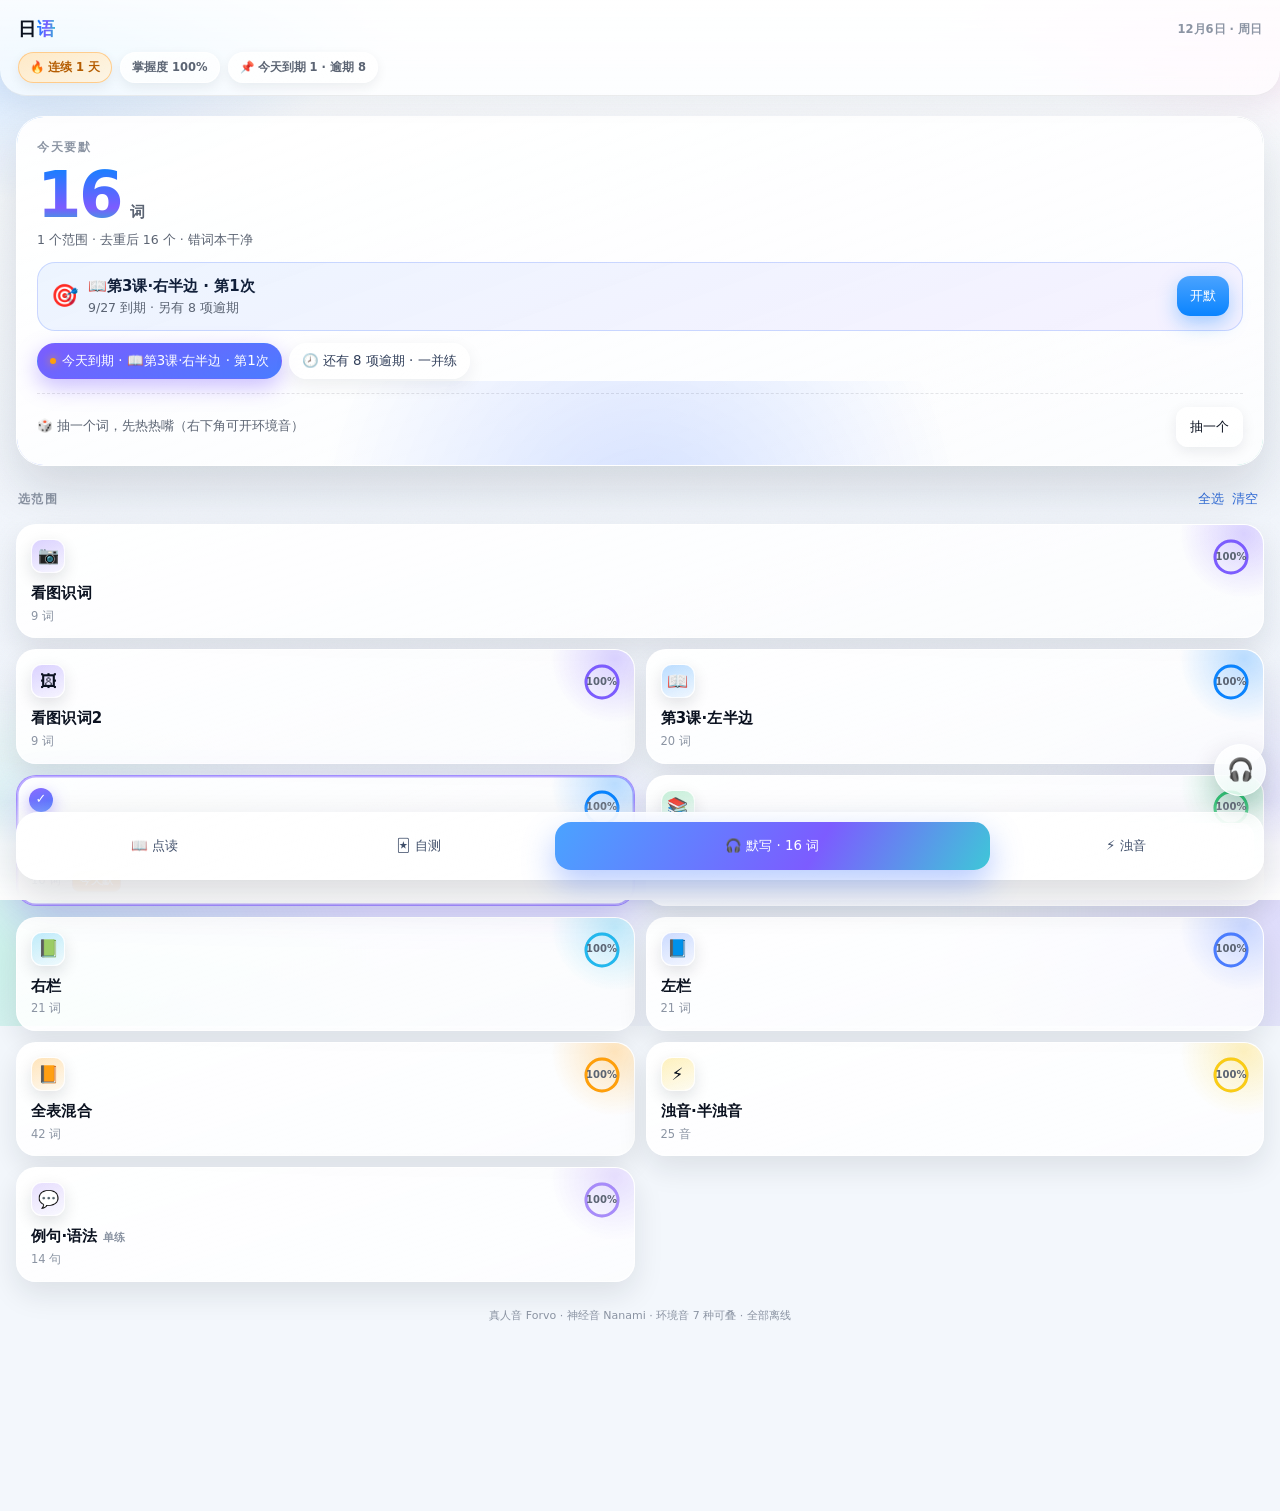
==== index.html @ 75ce92b2 "日语学习台网页版：入口页 + 点读/默写/自测/浊音 + 音频 + 打印纸" ====
<!DOCTYPE html>
<html lang="zh">
<head>
<meta charset="utf-8">
<meta name="viewport" content="width=device-width,initial-scale=1,maximum-scale=1,user-scalable=no">
<title>日语 · 今天默什么</title>
<link rel="stylesheet" href="skin.css?v=2">
<style>
*{box-sizing:border-box;-webkit-tap-highlight-color:transparent}
body{margin:0;padding:0 16px 176px;
  font:16px/1.45 -apple-system,"SF Pro Text","PingFang SC",system-ui,sans-serif;
  -webkit-font-smoothing:antialiased}

/* ---------- 顶栏 ---------- */
.top{position:sticky;top:0;z-index:40;margin:0 -16px 20px;padding:16px 18px 12px;border-radius:0 0 26px 26px}
.top .r1{display:flex;align-items:center;justify-content:space-between;gap:10px}
.top h1{margin:0;font-size:18px;font-weight:700;letter-spacing:.5px}
.top h1 span{background:linear-gradient(92deg,#0a84ff,#7c5cff 55%,#22b8cf);-webkit-background-clip:text;background-clip:text;color:transparent}
.top .day{font-size:11.5px;color:var(--ink3);font-weight:600;font-variant-numeric:tabular-nums}
.top .r2{display:flex;gap:8px;align-items:center;margin-top:10px;flex-wrap:wrap}
.pill{display:inline-flex;align-items:center;gap:5px;font-size:11.5px;font-weight:650;color:var(--ink2);
  padding:6px 11px;border-radius:999px;border:1px solid rgba(255,255,255,.85);
  background:linear-gradient(165deg,rgba(255,255,255,.86),rgba(255,255,255,.62));
  box-shadow:0 4px 12px rgba(16,26,44,.07)}
.pill.fire{color:#b45c00;border-color:rgba(255,196,120,.8);background:linear-gradient(160deg,rgba(255,232,196,.95),rgba(255,244,224,.8))}

/* ---------- Hero ---------- */
.hero{position:relative;border-radius:28px;padding:22px 20px 18px;margin-bottom:20px;overflow:hidden;
  background:linear-gradient(160deg,rgba(255,255,255,.94),rgba(255,255,255,.74));
  border:1px solid rgba(255,255,255,.95);
  box-shadow:0 22px 50px rgba(16,26,44,.14),0 1px 0 rgba(255,255,255,.9) inset}
.hero::before{content:"";position:absolute;inset:-1px;border-radius:inherit;padding:1.2px;pointer-events:none;
  background:linear-gradient(120deg,#7ab6ff,#a78bfa 40%,#f0a6d0 70%,#7ee0c9);
  -webkit-mask:linear-gradient(#000 0 0) content-box,linear-gradient(#000 0 0);-webkit-mask-composite:xor;mask-composite:exclude;opacity:.9}
.hero::after{content:"";position:absolute;width:70%;height:80%;left:15%;bottom:-56%;pointer-events:none;
  background:radial-gradient(circle,rgba(150,180,255,.4),rgba(150,180,255,0) 70%)}
.lbl{font-size:11.5px;letter-spacing:1.6px;color:var(--ink3);font-weight:700}
.hero .num{display:flex;align-items:baseline;gap:9px;margin:8px 0 4px;position:relative;z-index:2;transform-origin:left center}
.hero .num.pop{animation:numpop .4s var(--ease)}
@keyframes numpop{0%{transform:scale(.88)}58%{transform:scale(1.07)}100%{transform:none}}
.hero .num i{font-style:normal;font-size:64px;line-height:1;font-weight:760;letter-spacing:-2.5px;font-variant-numeric:tabular-nums;
  background:linear-gradient(180deg,#0a84ff,#7c5cff 70%,#22b8cf);-webkit-background-clip:text;background-clip:text;color:transparent}
.hero .num span{font-size:15px;color:var(--ink2);font-weight:600}
.hero .meta{font-size:12.5px;color:var(--ink2);position:relative;z-index:2}
.today{margin-top:12px;padding:12px 13px;border-radius:18px;position:relative;z-index:2;
  background:linear-gradient(160deg,rgba(236,244,255,.95),rgba(244,240,255,.9));
  border:1px solid rgba(140,170,255,.4);display:flex;align-items:center;gap:10px}
.today .em{font-size:22px}
.today .tx{flex:1;font-size:12.5px;color:var(--ink2);line-height:1.5}
.today .tx b{display:block;font-size:15px;color:#12203a;margin-bottom:2px}
.today button{border:0;border-radius:13px;padding:11px 13px;white-space:nowrap;color:#fff;font:700 12.5px/1 inherit;font-family:inherit;
  background:linear-gradient(180deg,#4aa3ff,#0a84ff);box-shadow:0 8px 20px rgba(10,132,255,.34);transition:transform .18s var(--ease)}
.today button:active{transform:scale(.96)}
.chips{display:flex;gap:7px;flex-wrap:wrap;margin-top:12px;position:relative;z-index:2}
.chip{display:inline-flex;align-items:center;gap:6px;font:650 11.5px/1 inherit;font-family:inherit;
  color:#33415c;padding:8px 12px;border-radius:999px;border:1px solid rgba(255,255,255,.9);
  background:linear-gradient(165deg,rgba(255,255,255,.9),rgba(255,255,255,.66));
  box-shadow:0 4px 14px rgba(16,26,44,.08);transition:transform .2s var(--ease),box-shadow .25s,background .25s}
.chip:active{transform:scale(.95)}
.chip.on{color:#fff;border-color:transparent;background:linear-gradient(160deg,#7c5cff,#4a7cff);box-shadow:0 8px 22px rgba(124,92,255,.4)}
.chip .dot{width:6px;height:6px;border-radius:50%;background:#ff9f0a;box-shadow:0 0 8px #ff9f0a;animation:blink 2.4s ease-in-out infinite}
@keyframes blink{0%,100%{opacity:1}50%{opacity:.3}}
.roll{margin-top:14px;display:flex;align-items:center;gap:10px;position:relative;z-index:2;
  border-top:1px dashed rgba(11,18,32,.1);padding-top:13px}
.roll .w{flex:1;font-size:12.5px;color:var(--ink2);min-height:19px}
.roll .w b{color:var(--ink);font-size:17px;margin-right:6px}
.roll button{border:1px solid rgba(255,255,255,.9);background:linear-gradient(165deg,rgba(255,255,255,.9),rgba(255,255,255,.66));
  color:var(--ink);font:650 12px/1 inherit;font-family:inherit;padding:10px 13px;border-radius:12px;
  box-shadow:0 4px 14px rgba(16,26,44,.08);transition:transform .18s var(--ease)}
.roll button:active{transform:scale(.95)}

/* ---------- Bento ---------- */
.sec{display:flex;align-items:baseline;justify-content:space-between;margin:20px 2px 12px}
.sec h2{margin:0;font-size:12px;font-weight:700;letter-spacing:1.4px;color:var(--ink3)}
.sec button{border:0;background:none;color:#2f6bd8;font:650 12px/1 inherit;font-family:inherit;padding:4px}
.bento{display:grid;grid-template-columns:repeat(2,1fr);gap:11px}
.tile{position:relative;overflow:hidden;text-align:left;border-radius:20px;padding:14px 14px 13px;
  background:linear-gradient(162deg,rgba(255,255,255,.95),rgba(255,255,255,.74));
  border:1px solid rgba(255,255,255,.95);box-shadow:0 12px 30px rgba(16,26,44,.1);
  transition:transform .26s var(--ease),box-shadow .3s,border-color .3s}
.tile:active{transform:scale(.965)}
.tile.wide{grid-column:span 2}
.tile .glow{position:absolute;width:130px;height:130px;right:-46px;top:-56px;border-radius:50%;pointer-events:none;opacity:.5}
.tile .orb{width:34px;height:34px;border-radius:11px;display:flex;align-items:center;justify-content:center;font-size:17px;
  border:1px solid rgba(255,255,255,.9);box-shadow:0 6px 16px rgba(16,26,44,.12)}
.tile .nm{font-size:15px;font-weight:680;margin-top:10px;letter-spacing:.2px;color:var(--ink)}
.tile .ct{font-size:11.5px;color:var(--ink3);margin-top:3px}
.tile .ring{position:absolute;right:12px;top:12px;width:40px;height:40px}
.tile .ring svg{transform:rotate(-90deg)}
.tile .ring span{position:absolute;inset:0;display:flex;align-items:center;justify-content:center;
  font-size:10px;font-weight:750;color:var(--ink2);font-variant-numeric:tabular-nums}
.tile .badge{display:inline-block;font-size:10.5px;font-weight:750;border-radius:7px;padding:2px 7px;margin-right:5px}
.badge.err{color:#b4232a;background:rgba(229,72,77,.14)}
.badge.ok{color:#0b7a46;background:rgba(15,159,90,.14)}
.badge.warn{color:#8a6400;background:rgba(200,137,10,.16)}
.badge.today{color:#fff;background:linear-gradient(160deg,#ff9f0a,#ff7a00)}
.tile.on{border-color:rgba(124,92,255,.7);box-shadow:0 18px 40px rgba(124,92,255,.26),0 0 0 1.5px rgba(124,92,255,.5) inset}
.tile .tick{position:absolute;left:12px;top:12px;width:24px;height:24px;border-radius:50%;display:none;
  align-items:center;justify-content:center;font-size:13px;font-weight:800;color:#fff;
  background:linear-gradient(160deg,#8b6bff,#4a7cff);box-shadow:0 6px 16px rgba(124,92,255,.5)}
.tile.on .tick{display:flex;animation:pop .34s var(--ease)}
.tile.on .orb{visibility:hidden}
@keyframes pop{0%{transform:scale(.5)}60%{transform:scale(1.12)}100%{transform:scale(1)}}
.bento.need{animation:shake .34s ease-in-out 2}
@keyframes shake{0%,100%{transform:none}25%{transform:translate3d(-5px,0,0)}75%{transform:translate3d(5px,0,0)}}

/* ---------- Dock ---------- */
.dockwrap{position:fixed;left:0;right:0;bottom:0;z-index:50;padding:12px 16px 20px;
  background:linear-gradient(180deg,rgba(255,255,255,0),rgba(255,255,255,.82) 45%,#fff)}
.dock{display:flex;gap:8px;align-items:center;border-radius:22px;padding:9px;
  background:linear-gradient(160deg,rgba(255,255,255,.95),rgba(255,255,255,.72));
  -webkit-backdrop-filter:blur(24px) saturate(180%);backdrop-filter:blur(24px) saturate(180%);
  border:1px solid rgba(255,255,255,.95);box-shadow:0 16px 40px rgba(16,26,44,.16)}
.dock .mini{flex:1;border:1px solid rgba(255,255,255,.9);border-radius:14px;padding:13px 4px;color:#41506b;
  font:650 12.5px/1 inherit;font-family:inherit;background:linear-gradient(165deg,rgba(255,255,255,.9),rgba(255,255,255,.66));
  transition:transform .18s var(--ease)}
.dock .mini:active{transform:scale(.95)}
.go{position:relative;flex:1.7;border:0;border-radius:16px;padding:15px 8px;color:#fff;font:750 14px/1 inherit;
  font-family:inherit;white-space:nowrap;background:linear-gradient(120deg,#4aa3ff,#7c5cff 60%,#3ec7d8);
  box-shadow:0 14px 32px rgba(74,124,255,.4);transition:transform .18s var(--ease)}
.go:active{transform:scale(.97)}
.foot{text-align:center;font-size:11px;color:var(--ink3);line-height:1.9;margin:24px 0 8px}
@media (prefers-reduced-motion:reduce){*{animation:none!important;transition:none!important}}
</style>
</head>
<body>

<div class="top">
  <div class="r1"><h1>日<span>语</span></h1><div class="day" id="day">—</div></div>
  <div class="r2">
    <span class="pill fire" id="streak">🔥 连续 1 天</span>
    <span class="pill" id="mastery">掌握度 —</span>
    <span class="pill" id="todayPill">📌 今天到期 0</span>
  </div>
</div>

<div class="hero">
  <div class="lbl">今天要默</div>
  <div class="num"><i id="cnt">0</i><span>词</span></div>
  <div class="meta" id="meta">点下面的卡片选择范围（可多选）</div>
  <div class="today" id="todayCard" style="display:none">
    <div class="em">🎯</div>
    <div class="tx"><b id="todayName">—</b><span id="todayMeta">—</span></div>
    <button id="todayGo">开默</button>
  </div>
  <div class="chips" id="dueChips"></div>
  <div class="roll">
    <div class="w" id="rollw">🎲 抽一个词，先热热嘴（右下角可开环境音）</div>
    <button id="rollBtn">抽一个</button>
  </div>
</div>

<div class="sec"><h2>选范围</h2><span><button id="allBtn">全选</button><button id="clrBtn">清空</button></span></div>
<div class="bento" id="tiles"></div>

<div class="foot">真人音 Forvo · 神经音 Nanami · 环境音 7 种可叠 · 全部离线</div>

<div class="dockwrap">
  <div class="dock">
    <button class="mini" data-mode="read">📖 点读</button>
    <button class="mini" data-mode="card">🃏 自测</button>
    <button class="go" data-mode="dict">🎧 开始默写</button>
    <button class="mini" data-mode="daku">⚡ 浊音</button>
  </div>
</div>

<script src="%E8%AF%8D%E8%A1%A8.js?v=0923j"></script>
<script src="%E5%A4%8D%E4%B9%A0%E6%8E%92%E7%A8%8B.js?v=09272143"></script>
<script src="%E9%9F%B3%E9%A2%91%E7%B4%A2%E5%BC%95.js?v=0923j"></script>
<script src="ambient_data.js?v=1"></script>
<script src="ambient.js?v=1"></script>
<script>
(function () {
  var $ = function (id) { return document.getElementById(id); };
  var TOOL = '%E6%97%A5%E8%AF%AD.html';
  var APP = window.JP_AUDIO || {};

  /* ---------------- 范围（含第3课左右半边） ---------------- */
  var SETS = [];
  (window.PIC_SETS || []).forEach(function (s, i) {
    SETS.push({ id: s.id, em: i ? '🖼' : '📷', c1: '124,92,255',
                nm: s.label.replace(/^[^\u4e00-\u9fa5A-Za-z]*/, '').replace(/\s*\d+\s*词$/, '') || s.id,
                words: s.words, mode: 'dict' });
  });
  (window.EXTRA_SETS || []).forEach(function (x) {
    SETS.push({ id: x.id, em: '📖', c1: '10,132,255',
                nm: x.label.replace(/^[^\u4e00-\u9fa5A-Za-z]*/, '').replace(/\s*\d+\s*词$/, '') || x.id,
                words: x.words, mode: 'dict' });
  });
  SETS.push({ id: 'w2',    em: '📚', c1: '52,199,120',  nm: '生词表 2',   words: WORDS2, mode: 'dict' });
  SETS.push({ id: 'right', em: '📗', c1: '34,184,238',  nm: '右栏',       words: WORDS,  mode: 'dict' });
  SETS.push({ id: 'left',  em: '📘', c1: '74,124,255',  nm: '左栏',       words: LEFT_WORDS, mode: 'dict' });
  SETS.push({ id: 'all',   em: '📙', c1: '255,159,10',  nm: '全表混合',   words: WORDS.concat(LEFT_WORDS), mode: 'dict' });
  SETS.push({ id: 'daku',  em: '⚡', c1: '250,204,21',  nm: '浊音·半浊音',
              words: (window.DAKU || []).map(function (d) { return { k: d.k }; }), mode: 'daku' });
  SETS.push({ id: 'sent',  em: '💬', c1: '167,139,250', nm: '例句·语法',
              words: (window.SENTENCES || []).map(function (s) { return { k: s.ja }; }), mode: 'read', solo: true });

  function wordsOf(id) { for (var i = 0; i < SETS.length; i++) if (SETS[i].id === id) return SETS[i].words; return []; }
  function setOf(id) { for (var i = 0; i < SETS.length; i++) if (SETS[i].id === id) return SETS[i]; return null; }

  var wrong = [], dakuWrong = [], sel = [];
  try { wrong = JSON.parse(localStorage.getItem('jp_wrong_k') || '[]') || []; } catch (e) {}
  try { dakuWrong = JSON.parse(localStorage.getItem('jp_daku_k') || '[]') || []; } catch (e) {}
  try { sel = JSON.parse(localStorage.getItem('jp_sel') || '[]') || []; } catch (e) {}
  sel = sel.filter(function (id) { return id !== 'sent'; });

  var d = new Date();
  var iki = function (n) { return (n < 10 ? '0' : '') + n; };
  $('day').textContent = (d.getMonth() + 1) + '月' + d.getDate() + '日 · 周' + '日一二三四五六'[d.getDay()];

  /* ---------------- 连续天数 ---------------- */
  (function streak() {
    var days = [];
    try { days = JSON.parse(localStorage.getItem('jp_days') || '[]') || []; } catch (e) {}
    var today = d.getFullYear() + '-' + iki(d.getMonth() + 1) + '-' + iki(d.getDate());
    if (days.indexOf(today) < 0) { days.push(today); if (days.length > 90) days = days.slice(-90); }
    try { localStorage.setItem('jp_days', JSON.stringify(days)); } catch (e) {}
    var n = 1, t = new Date(d.getTime());
    for (var k = 1; k < 90; k++) {
      t.setDate(t.getDate() - 1);
      var s2 = t.getFullYear() + '-' + iki(t.getMonth() + 1) + '-' + iki(t.getDate());
      if (days.indexOf(s2) >= 0) n++; else break;
    }
    $('streak').textContent = '🔥 连续 ' + n + ' 天';
  })();

  /* ---------------- 卡片 ---------------- */
  var SCHED = window.JP_SCHED || { due: [], late: [], lateN: 0 };
  var dueIds = SCHED.due.map(function (x) { return x.setId; });

  function last(scope) {
    try { var o = JSON.parse(localStorage.getItem('jp_last_' + scope) || 'null'); return o && o.tot ? o : null; } catch (e) { return null; }
  }
  SETS.forEach(function (s, idx) {
    var el = document.createElement('div');
    el.className = 'tile' + (idx === 0 ? ' wide' : '');
    el.setAttribute('data-id', s.id);
    var book = (s.id === 'daku' ? dakuWrong : wrong);
    var errs = s.words.filter(function (w) { return book.indexOf(w.k) >= 0; }).length;
    var total = s.words.length, good = total ? (total - errs) / total : 0;
    var R = 16, C = 2 * Math.PI * R, off = C * (1 - good);
    var lg = last(s.id), isDue = dueIds.indexOf(s.id) >= 0;
    el.innerHTML =
      '<div class="glow" style="background:radial-gradient(circle,rgba(' + s.c1 + ',.55),rgba(' + s.c1 + ',0) 70%)"></div>' +
      '<div class="tick">✓</div>' +
      '<div class="orb" style="background:linear-gradient(160deg,rgba(' + s.c1 + ',.28),rgba(' + s.c1 + ',.06))">' + s.em + '</div>' +
      '<div class="nm">' + s.nm + (s.solo ? ' <span style="font-size:10.5px;color:#8b94a3">单练</span>' : '') + '</div>' +
      '<div class="ct">' + total + ' ' + (s.id === 'daku' ? '音' : (s.id === 'sent' ? '句' : '词')) +
        (isDue ? ' · <span class="badge today">今天默</span>' : '') +
        (errs ? ' <span class="badge err">错 ' + errs + '</span>' : '') +
        (lg ? ' <span class="badge warn">上次 ' + lg.ok + '/' + lg.tot + '</span>' : '') + '</div>' +
      '<div class="ring"><svg width="40" height="40">' +
        '<circle cx="20" cy="20" r="' + R + '" fill="none" stroke="rgba(11,18,32,.1)" stroke-width="3"/>' +
        '<circle cx="20" cy="20" r="' + R + '" fill="none" stroke="rgb(' + s.c1 + ')" stroke-width="3" ' +
          'stroke-linecap="round" stroke-dasharray="' + C.toFixed(1) + '" stroke-dashoffset="' + off.toFixed(1) + '"/>' +
      '</svg><span>' + Math.round(good * 100) + '%</span></div>';
    el.onclick = function () {
      if (s.solo) { location.href = TOOL + '?mode=' + (s.mode || 'read') + '&set=' + s.id; return; }
      toggle(s.id);
    };
    $('tiles').appendChild(el);
  });

  function toggle(id) {
    var i = sel.indexOf(id);
    if (i >= 0) sel.splice(i, 1); else sel.push(id);
    save(); renderDue(); paint();
  }
  function cleanSel() {
    sel = sel.filter(function (id) { var t = setOf(id); return t && !t.solo; });
  }
  function save() { cleanSel(); try { localStorage.setItem('jp_sel', JSON.stringify(sel)); } catch (e) {} }

  function selWords() {
    var out = [], seen = {};
    sel.forEach(function (id) {
      wordsOf(id).forEach(function (w) { if (w && w.k && !seen[w.k]) { seen[w.k] = 1; out.push(w); } });
    });
    return out;
  }

  /* ---------------- 绘制 ---------------- */
  var shown = -1;
  function countTo(n) {
    var el = $('cnt');
    el.textContent = n;                       // 直接给终值，不依赖 rAF
    if (shown === n) return;
    shown = n;
    var host = el.parentElement;
    host.classList.remove('pop'); void host.offsetWidth; host.classList.add('pop');
  }
  function paint() {
    document.querySelectorAll('.tile').forEach(function (t) {
      var id = t.getAttribute('data-id');
      var sd = setOf(id);
      if (sd && sd.solo) return;
      t.classList.toggle('on', sel.indexOf(id) >= 0);
    });
    var ws = selWords(), n = ws.length;
    countTo(n);
    var unit = document.querySelector('.hero .num span');
    if (unit) unit.textContent = (sel.length === 1 && sel[0] === 'daku') ? '音' : '词';
    var errs = ws.filter(function (w) { return wrong.indexOf(w.k) >= 0 || dakuWrong.indexOf(w.k) >= 0; }).length;
    $('meta').textContent = !n ? '点下面的卡片选择范围（可多选）'
      : sel.length + ' 个范围 · 去重后 ' + n + ' 个' + (errs ? ' · 其中 ' + errs + ' 个在错词本' : ' · 错词本干净');

    var all = SETS.filter(function (s) { return !s.solo; });
    var seenAll = {}, totalAll = 0, errAll = 0;
    all.forEach(function (s) {
      var book = (s.id === 'daku' ? dakuWrong : wrong);
      s.words.forEach(function (w) {
        if (seenAll[w.k]) return;
        seenAll[w.k] = 1; totalAll++;
        if (book.indexOf(w.k) >= 0) errAll++;
      });
    });
    $('mastery').textContent = '掌握度 ' + Math.round((1 - errAll / (totalAll || 1)) * 100) + '%';
    $('todayPill').textContent = '📌 今天到期 ' + SCHED.due.length + (SCHED.lateN ? ' · 逾期 ' + SCHED.lateN : '');

    var go = document.querySelector('.go');
    if (go) go.textContent = n ? '🎧 默写 · ' + n + ' 词' : '🎧 开始默写';
  }

  /* ---------------- 今天到期 ---------------- */
  (function initToday() {
    if (!SCHED.due.length) { $('todayCard').style.display = 'none'; return; }
    var first = SCHED.due[0];
    $('todayCard').style.display = 'flex';
    $('todayName').textContent = first.label + ' · 第' + first.round + '次' + (first.flag ? ' ' + first.flag : '');
    var extra = SCHED.due.length > 1 ? '（还有 ' + (SCHED.due.length - 1) + ' 项到期）' : '';
    $('todayMeta').textContent = (first.date || '今天') + ' 到期 ' + extra + (SCHED.lateN ? ' · 另有 ' + SCHED.lateN + ' 项逾期' : '');
    $('todayGo').onclick = function () {
      var tid = first.setId, t = setOf(tid);
      if (!t) return;
      location.href = TOOL + '?mode=dict&set=' + tid;
    };
    if (!sel.length) { SCHED.due.forEach(function (x) { if (x.setId && sel.indexOf(x.setId) < 0) sel.push(x.setId); }); save(); }
  })();

  function renderDue() {
    var box = $('dueChips'); box.innerHTML = '';
    if (!SCHED.due.length && !SCHED.lateN) {
      box.innerHTML = '<div class="chip" style="pointer-events:none">今天没有到期项 · 自己想练什么就选什么</div>';
      return;
    }
    SCHED.due.forEach(function (x) {
      var t = setOf(x.setId);
      var b = document.createElement('button');
      b.className = 'chip' + (t && !t.solo && sel.indexOf(x.setId) >= 0 ? ' on' : '');
      b.innerHTML = '<span class="dot"></span>今天到期 · ' + x.label + ' · 第' + x.round + '次';
      if (t && t.solo) b.onclick = function () { location.href = TOOL + '?mode=' + (t.mode || 'read') + '&set=' + t.id; };
      else if (t) b.onclick = function () {
        var i = sel.indexOf(x.setId);
        if (i >= 0) sel.splice(i, 1); else sel.push(x.setId);
        save(); renderDue(); paint();
      };
      else { b.classList.add('late'); b.style.pointerEvents = 'none'; }
      box.appendChild(b);
    });
    if (SCHED.lateN) {
      var c = document.createElement('button');
      c.className = 'chip late';
      c.textContent = '🕗 还有 ' + SCHED.lateN + ' 项逾期 · 一并练';
      c.onclick = function () {
        SCHED.late.forEach(function (x) {
          var t = setOf(x.setId);
          if (t && !t.solo && sel.indexOf(x.setId) < 0) sel.push(x.setId);
        });
        save(); renderDue(); paint();
      };
      box.appendChild(c);
    }
  }

  $('allBtn').onclick = function () { sel = SETS.filter(function (s) { return !s.solo; }).map(function (s) { return s.id; }); save(); renderDue(); paint(); };
  $('clrBtn').onclick = function () { sel = []; save(); renderDue(); paint(); };

  /* ---------------- 🎲 抽一个词 ---------------- */
  var actx = null, rawCache = {}, bufCache = {};
  function ac() {
    try { if (!actx) actx = new (window.AudioContext || window.webkitAudioContext)(); if (actx.state === 'suspended') actx.resume(); } catch (e) {}
    return actx;
  }
  function start(buf) {
    var c = ac(); if (!c || !buf) return;
    var s = c.createBufferSource(); s.buffer = buf; s.connect(c.destination); s.start(0);
  }
  function decodeAndPlay(url, ab) {
    var c = ac(); if (!c) return;
    try { c.decodeAudioData(ab.slice(0), function (b) { bufCache[url] = b; start(b); }, function () {}); } catch (e) {}
  }
  function play(url) {
    if (!url) return;
    if (bufCache[url]) { start(bufCache[url]); return; }
    if (rawCache[url]) { decodeAndPlay(url, rawCache[url]); return; }
    fetch(url).then(function (r) { return r.arrayBuffer(); })
      .then(function (ab) { rawCache[url] = ab; decodeAndPlay(url, ab); }).catch(function () {});
  }
  $('rollBtn').onclick = function () {
    var pool = selWords().length ? selWords() : (typeof WORDS !== 'undefined' ? WORDS : []);
    if (!pool.length) return;
    var w = pool[Math.floor(Math.random() * pool.length)];
    $('rollw').innerHTML = '<b>' + w.k + '</b>' + (w.c ? w.c : '');
    var e = APP[w.k];
    if (e) play(e[0] || e[1]);
    else if (window.speechSynthesis) { try { speechSynthesis.cancel(); var u = new SpeechSynthesisUtterance(w.k); u.lang = 'ja-JP'; speechSynthesis.speak(u); } catch (err) {} }
  };

  /* ---------------- Dock ---------------- */
  document.querySelectorAll('.dock button').forEach(function (b) {
    b.onclick = function () {
      var mode = b.getAttribute('data-mode');
      if (mode === 'daku') { location.href = TOOL + '?mode=daku'; return; }
      var ids = sel.slice();
      if (!ids.length) { $('meta').textContent = '先点上面的卡片选一个范围 ↑'; $('tiles').classList.add('need'); setTimeout(function () { $('tiles').classList.remove('need'); }, 900); return; }
      save();
      var NATIVE = ['right', 'left', 'w2', 'all', 'wrong'];
      (window.PIC_SETS || []).forEach(function (s2) { NATIVE.push(s2.id); });
      (window.EXTRA_SETS || []).forEach(function (s2) { NATIVE.push(s2.id); });
      var one = ids.length === 1 && NATIVE.indexOf(ids[0]) >= 0;
      location.href = TOOL + '?mode=' + mode + (one ? '&set=' + ids[0] : '&set=sel&sets=' + ids.join(','));
    };
  });

  renderDue();
  paint();
})();
</script>
</body>
</html>
---- skin.css ----
/* skin.css —— 全站共用皮肤（动态亮色背景 + 玻璃质感 + 统一圆角/强调色）
   任何页面最后 include 这个文件即可；打印时自动退回纯白。 */
:root{
  --ink:#0b1220; --ink2:#5b6473; --ink3:#8b94a3;
  --blue:#0a84ff; --blue2:#4aa3ff; --green:#0f9f5a; --red:#e5484d; --amber:#c8890a;
  --r:22px; --hair:rgba(11,18,32,.08);
  --glass:linear-gradient(165deg,rgba(255,255,255,.84),rgba(255,255,255,.62));
  --sh:0 1px 1px rgba(255,255,255,.9) inset,0 12px 30px rgba(16,26,44,.10),0 2px 6px rgba(16,26,44,.06);
  --ease:cubic-bezier(.32,.72,0,1);
}
html{background:#f3f7fc}
body{background:transparent!important;color:var(--ink)}
/* —— 会缓慢流动的亮色背景（纯渐变层，零滤镜，性能稳） —— */
body::before{
  content:"";position:fixed;inset:-14%;z-index:-2;pointer-events:none;
  background:
    radial-gradient(42% 36% at 10% 6%, rgba(120,180,255,.55), rgba(120,180,255,0) 62%),
    radial-gradient(40% 34% at 90% 2%, rgba(255,170,215,.46), rgba(255,170,215,0) 62%),
    radial-gradient(44% 38% at 6% 94%, rgba(150,240,210,.44), rgba(150,240,210,0) 64%),
    radial-gradient(42% 36% at 94% 90%, rgba(196,182,255,.44), rgba(196,182,255,0) 62%),
    linear-gradient(180deg,#fdfeff,#f2f6fc 55%,#edf2fa);
  animation:skinflow 30s ease-in-out infinite alternate;
}
@keyframes skinflow{from{transform:translate3d(0,0,0) scale(1)}to{transform:translate3d(-2.2%,1.6%,0) scale(1.07)}}
/* 极淡颗粒（静态，高级感来源） */
body::after{
  content:"";position:fixed;inset:0;z-index:-1;pointer-events:none;opacity:.035;
  background-image:url("data:image/svg+xml;utf8,<svg xmlns='http://www.w3.org/2000/svg' width='120' height='120'><filter id='n'><feTurbulence type='fractalNoise' baseFrequency='.85' numOctaves='2'/></filter><rect width='120' height='120' filter='url(%23n)'/></svg>");
}
/* —— 顶栏：吸顶毛玻璃 —— */
.top{background:linear-gradient(180deg,rgba(255,255,255,.9),rgba(255,255,255,.68))!important;
  border-bottom:1px solid var(--hair)!important;box-shadow:0 8px 26px rgba(16,26,44,.06)!important;
  -webkit-backdrop-filter:blur(24px) saturate(180%);backdrop-filter:blur(24px) saturate(180%)}
/* —— 大面板 —— */
.card,.flash,.link,.warn,.ans{background:var(--glass)!important;border:1px solid rgba(255,255,255,.8)!important;
  border-radius:var(--r)!important;box-shadow:var(--sh)!important}
/* —— 小元件（带状态守卫：选中/发音中/翻面时不要被这里覆盖） —— */
.wc:not(.speaking),.chip:not(.on):not(.speaking),.sent:not(.speaking),.pair .side:not(.speaking){
  background:linear-gradient(172deg,rgba(255,255,255,.9),rgba(255,255,255,.62));
  border:1px solid rgba(255,255,255,.8);box-shadow:0 6px 18px rgba(16,26,44,.07)}
/* 选中态（入口页 chips）：后加载的文件必须显式再写一遍，否则会被上面的规则吃掉 */
.chip.on{background:linear-gradient(160deg,#7c5cff,#4a7cff)!important;color:#fff!important;border-color:transparent!important;
  box-shadow:0 8px 22px rgba(124,92,255,.4)!important}
/* 发音中/翻面：保留页面自己的高亮 */
.wc.speaking,.chip.speaking,.sent.speaking,.pair .side.speaking{border-color:rgba(10,132,255,.55)!important}
.flash.back{border-color:rgba(10,132,255,.4)!important;background:linear-gradient(165deg,rgba(236,245,255,.95),rgba(255,255,255,.7))!important}
.warn{background:linear-gradient(165deg,rgba(255,250,236,.92),rgba(255,246,228,.8))!important;border-color:rgba(255,224,163,.7)!important}
/* —— 按钮与开关 —— */
button.act{border-radius:15px!important;font-family:inherit}
button.primary{background:linear-gradient(180deg,var(--blue2),var(--blue))!important;color:#fff!important;
  box-shadow:0 10px 24px rgba(10,132,255,.32)!important}
button.ghost{background:linear-gradient(165deg,rgba(255,255,255,.86),rgba(255,255,255,.62))!important;color:var(--ink)!important;
  border:1px solid rgba(255,255,255,.85)!important}
.play{background:linear-gradient(180deg,#2b3a4f,#16202c)!important;color:#fff!important;border-radius:18px!important}
.ch.on{background:linear-gradient(180deg,#27364b,#16202c)!important;color:#fff!important;border-color:transparent!important}
.tg.on{background:linear-gradient(180deg,rgba(10,132,255,.16),rgba(10,132,255,.1))!important;color:#0a63c8!important;
  border-color:rgba(10,132,255,.28)!important}
.bar-h{background:rgba(118,130,152,.16)!important;border-radius:3px!important}
.bar-h>i{background:linear-gradient(90deg,var(--blue2),var(--blue))!important}
/* —— 输入/滑块 —— */
input[type=range]{accent-color:var(--blue)}
/* —— 打印：必须纯白，别把省钱 → 省墨搞砸 —— */
@media print{
  body::before,body::after{display:none!important}
  html,body{background:#fff!important}
}
/* —— 深色模式 —— */
@media (prefers-color-scheme:dark){
  :root{--ink:#f2f5fa;--ink2:#a8b2c2;--ink3:#7f8899;--hair:rgba(255,255,255,.1);
    --glass:linear-gradient(165deg,rgba(40,46,58,.86),rgba(28,33,44,.7));
    --sh:0 1px 1px rgba(255,255,255,.05) inset,0 12px 30px rgba(0,0,0,.45)}
  html{background:#0e1218}
  body::before{
    background:
      radial-gradient(42% 36% at 10% 6%, rgba(48,92,160,.55), rgba(48,92,160,0) 62%),
      radial-gradient(40% 34% at 90% 2%, rgba(140,60,120,.42), rgba(140,60,120,0) 62%),
      radial-gradient(44% 38% at 6% 94%, rgba(30,110,95,.4), rgba(30,110,95,0) 64%),
      linear-gradient(180deg,#0e1218,#131922 55%,#0f141b)}
  body::after{opacity:.05}
  .top{background:linear-gradient(180deg,rgba(16,20,27,.92),rgba(16,20,27,.7))!important;border-bottom-color:rgba(255,255,255,.08)!important}
  .wc:not(.speaking),.chip:not(.on):not(.speaking),.sent:not(.speaking),.pair .side:not(.speaking){
    background:linear-gradient(172deg,rgba(48,55,68,.85),rgba(34,40,52,.7));border-color:rgba(255,255,255,.1)}
  .chip.on{background:linear-gradient(160deg,#8b6bff,#4a7cff)!important;color:#fff!important}
  .warn{background:linear-gradient(165deg,rgba(70,58,22,.7),rgba(56,46,18,.55))!important;color:#e8d59a!important;border-color:rgba(255,224,163,.25)!important}
  button.ghost{background:linear-gradient(165deg,rgba(60,68,84,.75),rgba(44,51,64,.6))!important;color:var(--ink)!important;border-color:rgba(255,255,255,.12)!important}
  .ch.on{background:linear-gradient(180deg,#e9eef7,#cdd6e4)!important;color:#12161d!important}
  .tg.on{background:linear-gradient(180deg,rgba(10,132,255,.3),rgba(10,132,255,.2))!important;color:#9ecbff!important}
}
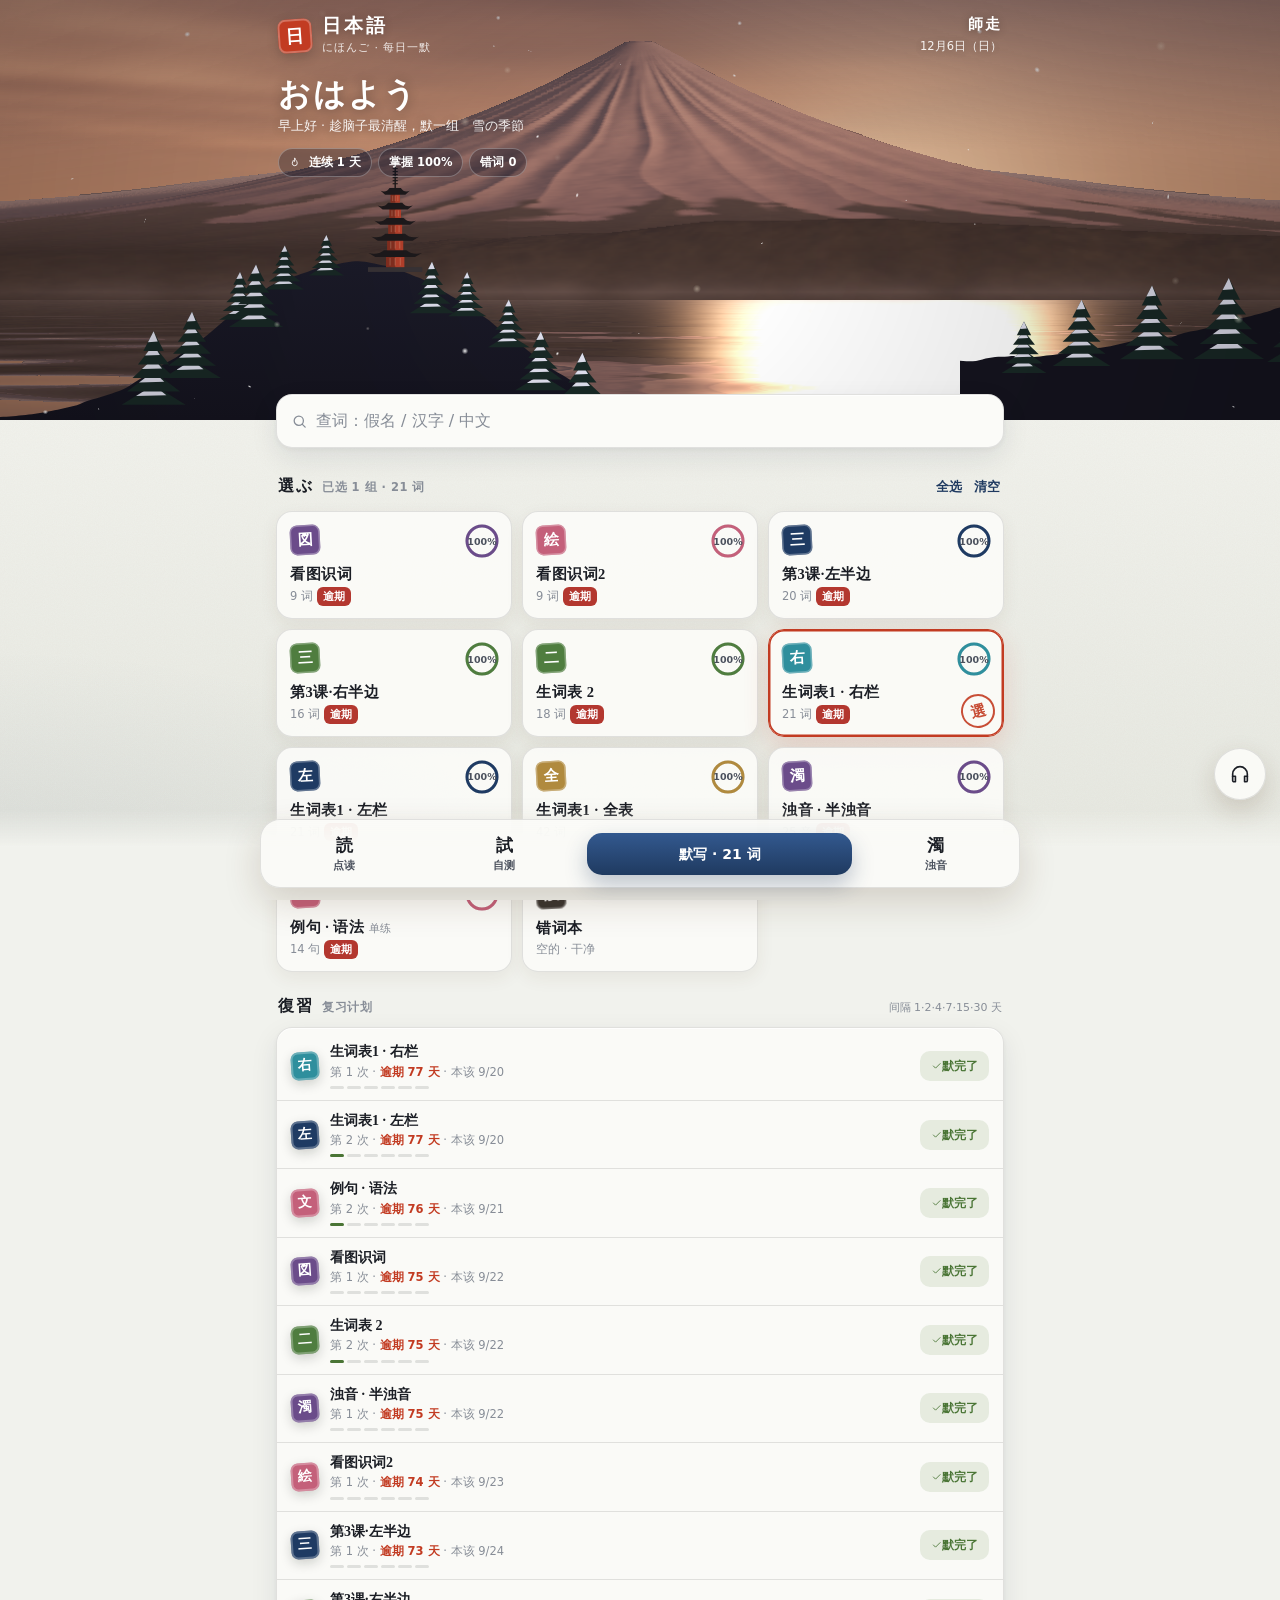
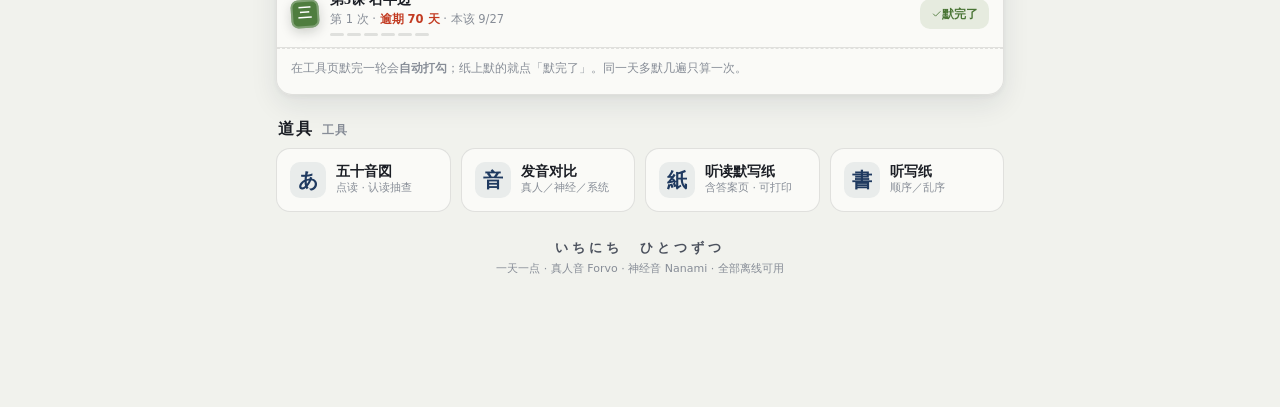
==== commit 7207047a: "大改版：光追富士山场景、和风界面、去掉 emoji、复习计划、五十音图 - fuji.js：WebGL 光线步进地形（软阴影、大气散射、菲涅尔湖面反射、丁达尔光束），   按时段/季节变化；落叶花瓣三" ====
--- a/index.html
+++ b/index.html
@@ -2,170 +2,206 @@
 <html lang="zh">
 <head>
 <meta charset="utf-8">
-<meta name="viewport" content="width=device-width,initial-scale=1,maximum-scale=1,user-scalable=no">
-<title>日语 · 今天默什么</title>
-<link rel="stylesheet" href="skin.css?v=2">
+<meta name="viewport" content="width=device-width,initial-scale=1,maximum-scale=1,user-scalable=no,viewport-fit=cover">
+<meta name="theme-color" content="#f6f0e4" media="(prefers-color-scheme: light)">
+<meta name="theme-color" content="#0f1522" media="(prefers-color-scheme: dark)">
+<meta name="apple-mobile-web-app-capable" content="yes">
+<meta name="apple-mobile-web-app-title" content="日本語">
+<title>日本語 · 今天默什么</title>
+<link rel="stylesheet" href="skin.css?v=4">
+<script src="icons.js?v=1"></script>
 <style>
 *{box-sizing:border-box;-webkit-tap-highlight-color:transparent}
-body{margin:0;padding:0 16px 176px;
-  font:16px/1.45 -apple-system,"SF Pro Text","PingFang SC",system-ui,sans-serif;
-  -webkit-font-smoothing:antialiased}
-
-/* ---------- 顶栏 ---------- */
-.top{position:sticky;top:0;z-index:40;margin:0 -16px 20px;padding:16px 18px 12px;border-radius:0 0 26px 26px}
-.top .r1{display:flex;align-items:center;justify-content:space-between;gap:10px}
-.top h1{margin:0;font-size:18px;font-weight:700;letter-spacing:.5px}
-.top h1 span{background:linear-gradient(92deg,#0a84ff,#7c5cff 55%,#22b8cf);-webkit-background-clip:text;background-clip:text;color:transparent}
-.top .day{font-size:11.5px;color:var(--ink3);font-weight:600;font-variant-numeric:tabular-nums}
-.top .r2{display:flex;gap:8px;align-items:center;margin-top:10px;flex-wrap:wrap}
-.pill{display:inline-flex;align-items:center;gap:5px;font-size:11.5px;font-weight:650;color:var(--ink2);
-  padding:6px 11px;border-radius:999px;border:1px solid rgba(255,255,255,.85);
-  background:linear-gradient(165deg,rgba(255,255,255,.86),rgba(255,255,255,.62));
-  box-shadow:0 4px 12px rgba(16,26,44,.07)}
-.pill.fire{color:#b45c00;border-color:rgba(255,196,120,.8);background:linear-gradient(160deg,rgba(255,232,196,.95),rgba(255,244,224,.8))}
-
-/* ---------- Hero ---------- */
-.hero{position:relative;border-radius:28px;padding:22px 20px 18px;margin-bottom:20px;overflow:hidden;
-  background:linear-gradient(160deg,rgba(255,255,255,.94),rgba(255,255,255,.74));
-  border:1px solid rgba(255,255,255,.95);
-  box-shadow:0 22px 50px rgba(16,26,44,.14),0 1px 0 rgba(255,255,255,.9) inset}
-.hero::before{content:"";position:absolute;inset:-1px;border-radius:inherit;padding:1.2px;pointer-events:none;
-  background:linear-gradient(120deg,#7ab6ff,#a78bfa 40%,#f0a6d0 70%,#7ee0c9);
-  -webkit-mask:linear-gradient(#000 0 0) content-box,linear-gradient(#000 0 0);-webkit-mask-composite:xor;mask-composite:exclude;opacity:.9}
-.hero::after{content:"";position:absolute;width:70%;height:80%;left:15%;bottom:-56%;pointer-events:none;
-  background:radial-gradient(circle,rgba(150,180,255,.4),rgba(150,180,255,0) 70%)}
-.lbl{font-size:11.5px;letter-spacing:1.6px;color:var(--ink3);font-weight:700}
-.hero .num{display:flex;align-items:baseline;gap:9px;margin:8px 0 4px;position:relative;z-index:2;transform-origin:left center}
-.hero .num.pop{animation:numpop .4s var(--ease)}
-@keyframes numpop{0%{transform:scale(.88)}58%{transform:scale(1.07)}100%{transform:none}}
-.hero .num i{font-style:normal;font-size:64px;line-height:1;font-weight:760;letter-spacing:-2.5px;font-variant-numeric:tabular-nums;
-  background:linear-gradient(180deg,#0a84ff,#7c5cff 70%,#22b8cf);-webkit-background-clip:text;background-clip:text;color:transparent}
-.hero .num span{font-size:15px;color:var(--ink2);font-weight:600}
-.hero .meta{font-size:12.5px;color:var(--ink2);position:relative;z-index:2}
-.today{margin-top:12px;padding:12px 13px;border-radius:18px;position:relative;z-index:2;
-  background:linear-gradient(160deg,rgba(236,244,255,.95),rgba(244,240,255,.9));
-  border:1px solid rgba(140,170,255,.4);display:flex;align-items:center;gap:10px}
-.today .em{font-size:22px}
-.today .tx{flex:1;font-size:12.5px;color:var(--ink2);line-height:1.5}
-.today .tx b{display:block;font-size:15px;color:#12203a;margin-bottom:2px}
-.today button{border:0;border-radius:13px;padding:11px 13px;white-space:nowrap;color:#fff;font:700 12.5px/1 inherit;font-family:inherit;
-  background:linear-gradient(180deg,#4aa3ff,#0a84ff);box-shadow:0 8px 20px rgba(10,132,255,.34);transition:transform .18s var(--ease)}
-.today button:active{transform:scale(.96)}
-.chips{display:flex;gap:7px;flex-wrap:wrap;margin-top:12px;position:relative;z-index:2}
-.chip{display:inline-flex;align-items:center;gap:6px;font:650 11.5px/1 inherit;font-family:inherit;
-  color:#33415c;padding:8px 12px;border-radius:999px;border:1px solid rgba(255,255,255,.9);
-  background:linear-gradient(165deg,rgba(255,255,255,.9),rgba(255,255,255,.66));
-  box-shadow:0 4px 14px rgba(16,26,44,.08);transition:transform .2s var(--ease),box-shadow .25s,background .25s}
-.chip:active{transform:scale(.95)}
-.chip.on{color:#fff;border-color:transparent;background:linear-gradient(160deg,#7c5cff,#4a7cff);box-shadow:0 8px 22px rgba(124,92,255,.4)}
-.chip .dot{width:6px;height:6px;border-radius:50%;background:#ff9f0a;box-shadow:0 0 8px #ff9f0a;animation:blink 2.4s ease-in-out infinite}
-@keyframes blink{0%,100%{opacity:1}50%{opacity:.3}}
-.roll{margin-top:14px;display:flex;align-items:center;gap:10px;position:relative;z-index:2;
-  border-top:1px dashed rgba(11,18,32,.1);padding-top:13px}
-.roll .w{flex:1;font-size:12.5px;color:var(--ink2);min-height:19px}
-.roll .w b{color:var(--ink);font-size:17px;margin-right:6px}
-.roll button{border:1px solid rgba(255,255,255,.9);background:linear-gradient(165deg,rgba(255,255,255,.9),rgba(255,255,255,.66));
-  color:var(--ink);font:650 12px/1 inherit;font-family:inherit;padding:10px 13px;border-radius:12px;
-  box-shadow:0 4px 14px rgba(16,26,44,.08);transition:transform .18s var(--ease)}
-.roll button:active{transform:scale(.95)}
-
-/* ---------- Bento ---------- */
-.sec{display:flex;align-items:baseline;justify-content:space-between;margin:20px 2px 12px}
-.sec h2{margin:0;font-size:12px;font-weight:700;letter-spacing:1.4px;color:var(--ink3)}
-.sec button{border:0;background:none;color:#2f6bd8;font:650 12px/1 inherit;font-family:inherit;padding:4px}
-.bento{display:grid;grid-template-columns:repeat(2,1fr);gap:11px}
-.tile{position:relative;overflow:hidden;text-align:left;border-radius:20px;padding:14px 14px 13px;
-  background:linear-gradient(162deg,rgba(255,255,255,.95),rgba(255,255,255,.74));
-  border:1px solid rgba(255,255,255,.95);box-shadow:0 12px 30px rgba(16,26,44,.1);
-  transition:transform .26s var(--ease),box-shadow .3s,border-color .3s}
+body{margin:0;padding:0 0 calc(120px + env(safe-area-inset-bottom));font:16px/1.5 var(--sans);-webkit-font-smoothing:antialiased}
+button{font-family:inherit}
+.wrap{max-width:760px;margin:0 auto;padding:0 16px}
+
+/* ---------- 富士 Hero ---------- */
+.hero{height:380px;color:#fff}
+.hero::after{content:"";position:absolute;inset:0 0 auto;height:150px;z-index:0;pointer-events:none;
+  background:linear-gradient(180deg,rgba(10,14,30,.28),rgba(10,14,30,0))}
+.hero-in{position:relative;z-index:1;max-width:760px;margin:0 auto;padding:calc(16px + env(safe-area-inset-top)) 18px 0}
+.hd{display:flex;align-items:center;justify-content:space-between;gap:12px}
+.brand{display:flex;align-items:center;gap:10px}
+.seal{display:inline-grid;place-items:center;width:34px;height:34px;border-radius:8px;flex:0 0 auto;
+  font:700 18px/1 var(--serif);color:#fff;background:var(--shu);transform:rotate(-4deg);
+  box-shadow:inset 0 0 0 2px rgba(255,255,255,.28),0 4px 12px rgba(0,0,0,.18)}
+.brand b{display:block;font:700 19px/1.1 var(--serif);letter-spacing:3px;text-shadow:0 1px 8px rgba(0,0,0,.25)}
+.brand small{display:block;font-size:11px;opacity:.85;letter-spacing:1px;margin-top:3px}
+.date{text-align:right;text-shadow:0 1px 8px rgba(0,0,0,.3)}
+.date b{display:block;font:700 15px/1.1 var(--serif);letter-spacing:2px}
+.date span{font-size:11.5px;opacity:.9;font-variant-numeric:tabular-nums}
+.greet{margin-top:18px;text-shadow:0 2px 12px rgba(0,0,0,.3)}
+.greet .jp{font:700 26px/1.2 var(--serif);letter-spacing:2px}
+.greet .zh{font-size:12.5px;opacity:.92;margin-top:4px}
+.pills{display:flex;gap:6px;flex-wrap:wrap;margin-top:12px}
+.pill{display:inline-flex;align-items:center;gap:4px;font-size:11.5px;font-weight:650;padding:5px 10px;border-radius:999px;
+  color:#fff;background:rgba(14,18,34,.32);border:1px solid rgba(255,255,255,.28)}
+.pill b{font-variant-numeric:tabular-nums}
+
+/* ---------- 通用卡片 ---------- */
+.card{background:var(--card);border:1px solid var(--line);border-radius:var(--r);box-shadow:var(--sh)}
+.sec{display:flex;align-items:baseline;justify-content:space-between;margin:26px 2px 11px}
+.sec h2{margin:0;font:700 16px/1 var(--serif);letter-spacing:2px;color:var(--ink)}
+.sec h2 small{font:600 11.5px/1 var(--sans);letter-spacing:.5px;color:var(--ink3);margin-left:8px}
+.sec .lk{border:0;background:none;color:var(--acc);font-weight:650;font-size:12.5px;padding:4px 2px 4px 10px}
+
+/* ---------- 提示 ---------- */
+.toast{position:fixed;left:50%;bottom:calc(96px + env(safe-area-inset-bottom));transform:translateX(-50%);z-index:70;max-width:86vw;padding:10px 16px;border-radius:12px;
+  background:var(--ink);color:var(--paper);font-size:13px;box-shadow:0 10px 26px rgba(0,0,0,.2);pointer-events:none;transition:opacity .25s}
+.toast[hidden]{display:block!important;opacity:0}
+/* ---------- 查词 ---------- */
+.search{position:relative;z-index:3;margin-top:-26px;background:var(--solid);padding:4px 6px 4px 14px;display:flex;align-items:center;gap:8px}
+.search input{flex:1;border:0;background:none;outline:0;font:16px/1.4 var(--sans);color:var(--ink);padding:11px 0;min-width:0}
+.search input::placeholder{color:var(--ink3)}
+.search .sic{display:grid;color:var(--ink3);font-size:17px}
+.search .sic>svg.ic{margin:0}
+.search .x{border:0;background:none;color:var(--ink3);font-size:15px;padding:8px 10px;display:none}
+.res{margin-top:8px;display:none}
+.res.show{display:block}
+.hit{display:flex;align-items:center;gap:12px;padding:11px 14px;border-bottom:1px solid var(--line)}
+.hit:last-child{border-bottom:0}
+.hit .k{font:700 19px/1.25 var(--serif);color:var(--ink)}
+.hit .j{font-size:12px;color:var(--ink2);margin-left:6px;font-weight:500}
+.hit .c{font-size:12.5px;color:var(--shu);margin-top:2px}
+.hit .t{font-size:11.5px;color:var(--ink3);margin-top:3px;display:none;line-height:1.5}
+.hit.open .t{display:block}
+.hit .body{flex:1;min-width:0}
+.hit .from{font-size:10.5px;color:var(--ink3);white-space:nowrap}
+.hit .spk{width:34px;height:34px;border-radius:50%;border:1px solid var(--line);background:var(--card2);color:var(--ai);font-size:14px;flex:0 0 auto}
+.none{padding:14px;font-size:12.5px;color:var(--ink3);text-align:center}
+
+/* ---------- 范围卡 ---------- */
+.bento{display:grid;grid-template-columns:repeat(2,1fr);gap:10px}
+@media (min-width:640px){.bento{grid-template-columns:repeat(3,1fr)}}
+.tile{position:relative;text-align:left;padding:13px 13px 12px;border-radius:16px;background:var(--card);border:1px solid var(--line);
+  box-shadow:0 6px 18px rgba(80,52,22,.07);transition:transform .22s var(--ease),border-color .25s,box-shadow .25s;overflow:hidden}
 .tile:active{transform:scale(.965)}
-.tile.wide{grid-column:span 2}
-.tile .glow{position:absolute;width:130px;height:130px;right:-46px;top:-56px;border-radius:50%;pointer-events:none;opacity:.5}
-.tile .orb{width:34px;height:34px;border-radius:11px;display:flex;align-items:center;justify-content:center;font-size:17px;
-  border:1px solid rgba(255,255,255,.9);box-shadow:0 6px 16px rgba(16,26,44,.12)}
-.tile .nm{font-size:15px;font-weight:680;margin-top:10px;letter-spacing:.2px;color:var(--ink)}
-.tile .ct{font-size:11.5px;color:var(--ink3);margin-top:3px}
-.tile .ring{position:absolute;right:12px;top:12px;width:40px;height:40px}
-.tile .ring svg{transform:rotate(-90deg)}
-.tile .ring span{position:absolute;inset:0;display:flex;align-items:center;justify-content:center;
-  font-size:10px;font-weight:750;color:var(--ink2);font-variant-numeric:tabular-nums}
-.tile .badge{display:inline-block;font-size:10.5px;font-weight:750;border-radius:7px;padding:2px 7px;margin-right:5px}
-.badge.err{color:#b4232a;background:rgba(229,72,77,.14)}
-.badge.ok{color:#0b7a46;background:rgba(15,159,90,.14)}
-.badge.warn{color:#8a6400;background:rgba(200,137,10,.16)}
-.badge.today{color:#fff;background:linear-gradient(160deg,#ff9f0a,#ff7a00)}
-.tile.on{border-color:rgba(124,92,255,.7);box-shadow:0 18px 40px rgba(124,92,255,.26),0 0 0 1.5px rgba(124,92,255,.5) inset}
-.tile .tick{position:absolute;left:12px;top:12px;width:24px;height:24px;border-radius:50%;display:none;
-  align-items:center;justify-content:center;font-size:13px;font-weight:800;color:#fff;
-  background:linear-gradient(160deg,#8b6bff,#4a7cff);box-shadow:0 6px 16px rgba(124,92,255,.5)}
-.tile.on .tick{display:flex;animation:pop .34s var(--ease)}
-.tile.on .orb{visibility:hidden}
-@keyframes pop{0%{transform:scale(.5)}60%{transform:scale(1.12)}100%{transform:scale(1)}}
+.tile .seal{width:30px;height:30px;font-size:15px;border-radius:7px;transform:rotate(-3deg);box-shadow:inset 0 0 0 1.5px rgba(255,255,255,.3)}
+.tile .nm{font:700 14.5px/1.3 var(--serif);color:var(--ink);margin-top:10px;letter-spacing:.5px}
+.tile .ct{font-size:11.5px;color:var(--ink3);margin-top:3px;line-height:1.6}
+.tile .ring{position:absolute;right:10px;top:10px;width:38px;height:38px}
+.tile .ring svg{transform:rotate(-90deg);display:block}
+.tile .ring span{position:absolute;inset:0;display:grid;place-items:center;font-size:9.5px;font-weight:750;color:var(--ink2);font-variant-numeric:tabular-nums}
+.bd{display:inline-block;font-size:10.5px;font-weight:700;border-radius:6px;padding:1px 6px;margin-right:4px;line-height:1.6}
+.bd.err{color:var(--beni);background:var(--beniSoft)}
+.bd.last{color:var(--kin);background:rgba(176,138,62,.14)}
+.bd.bdue{color:#fff;background:var(--beni)}
+.bd.new{color:#fff;background:var(--matcha)}
+.tile.on{border-color:var(--shu);box-shadow:0 0 0 1.5px var(--shu) inset,0 10px 26px rgba(207,63,40,.16)}
+.tile .stamp{position:absolute;right:8px;bottom:8px;width:34px;height:34px;border-radius:50%;display:none;place-items:center;
+  font:700 15px/1 var(--serif);color:var(--shu);border:2px solid var(--shu);transform:rotate(-14deg);opacity:.9}
+.tile.on .stamp{display:grid;animation:stamp .32s var(--ease)}
+@keyframes stamp{0%{transform:rotate(-14deg) scale(1.6)}100%{transform:rotate(-14deg) scale(1)}}
 .bento.need{animation:shake .34s ease-in-out 2}
 @keyframes shake{0%,100%{transform:none}25%{transform:translate3d(-5px,0,0)}75%{transform:translate3d(5px,0,0)}}
 
+/* ---------- 复习计划 ---------- */
+.plan{padding:4px 0}
+.prow{display:flex;align-items:center;gap:11px;padding:11px 14px;border-bottom:1px solid var(--line)}
+.prow:last-child{border-bottom:0}
+.prow .seal{width:28px;height:28px;font-size:14px;border-radius:7px}
+.prow .pb{flex:1;min-width:0}
+.prow .pn{font:700 14px/1.3 var(--serif);color:var(--ink);white-space:nowrap;overflow:hidden;text-overflow:ellipsis}
+.prow .ps{font-size:11.5px;color:var(--ink3);margin-top:2px}
+.prow .ps b{font-weight:700}
+.prow .ps b.p-late{color:var(--shu)}.prow .ps b.p-today{color:var(--kin)}.prow .ps b.p-ok{color:var(--matcha)}
+.dots{display:flex;gap:3px;margin-top:5px}
+.dots i{width:14px;height:3px;border-radius:2px;background:var(--line)}
+.dots i.f{background:var(--matcha)}
+.prow button{border:1px solid var(--line);background:var(--card2);color:var(--ink2);font:650 11.5px/1 var(--sans);padding:8px 10px;border-radius:10px;white-space:nowrap}
+.prow button.mk{background:var(--matchaSoft);color:var(--matcha);border-color:transparent}
+.plan-note{font-size:11.5px;color:var(--ink3);padding:10px 14px 12px;line-height:1.6;border-top:1px dashed var(--line)}
+
+/* ---------- 工具 ---------- */
+.tools{display:grid;grid-template-columns:repeat(2,1fr);gap:10px}
+@media (min-width:640px){.tools{grid-template-columns:repeat(4,1fr)}}
+.tool{display:flex;align-items:center;gap:10px;padding:13px;border-radius:14px;text-decoration:none;color:var(--ink);
+  background:var(--card);border:1px solid var(--line);transition:transform .2s var(--ease)}
+.tool:active{transform:scale(.97)}
+.tool .ic{font:700 20px/1 var(--serif);width:36px;height:36px;border-radius:10px;display:grid;place-items:center;background:var(--aiSoft);color:var(--ai)}
+.tool b{display:block;font:700 13.5px/1.3 var(--serif)}
+.tool small{display:block;font-size:11px;color:var(--ink3)}
+.foot{text-align:center;font-size:11px;color:var(--ink3);line-height:1.9;margin:26px 0 8px}
+.foot .kana{font:600 13px/1.6 var(--serif);letter-spacing:4px;color:var(--ink2)}
+
 /* ---------- Dock ---------- */
-.dockwrap{position:fixed;left:0;right:0;bottom:0;z-index:50;padding:12px 16px 20px;
-  background:linear-gradient(180deg,rgba(255,255,255,0),rgba(255,255,255,.82) 45%,#fff)}
-.dock{display:flex;gap:8px;align-items:center;border-radius:22px;padding:9px;
-  background:linear-gradient(160deg,rgba(255,255,255,.95),rgba(255,255,255,.72));
-  -webkit-backdrop-filter:blur(24px) saturate(180%);backdrop-filter:blur(24px) saturate(180%);
-  border:1px solid rgba(255,255,255,.95);box-shadow:0 16px 40px rgba(16,26,44,.16)}
-.dock .mini{flex:1;border:1px solid rgba(255,255,255,.9);border-radius:14px;padding:13px 4px;color:#41506b;
-  font:650 12.5px/1 inherit;font-family:inherit;background:linear-gradient(165deg,rgba(255,255,255,.9),rgba(255,255,255,.66));
-  transition:transform .18s var(--ease)}
-.dock .mini:active{transform:scale(.95)}
-.go{position:relative;flex:1.7;border:0;border-radius:16px;padding:15px 8px;color:#fff;font:750 14px/1 inherit;
-  font-family:inherit;white-space:nowrap;background:linear-gradient(120deg,#4aa3ff,#7c5cff 60%,#3ec7d8);
-  box-shadow:0 14px 32px rgba(74,124,255,.4);transition:transform .18s var(--ease)}
-.go:active{transform:scale(.97)}
-.foot{text-align:center;font-size:11px;color:var(--ink3);line-height:1.9;margin:24px 0 8px}
-@media (prefers-reduced-motion:reduce){*{animation:none!important;transition:none!important}}
+.dockwrap{position:fixed;left:0;right:0;bottom:0;z-index:50;padding:10px 12px calc(12px + env(safe-area-inset-bottom));
+  background:linear-gradient(180deg,rgba(0,0,0,0),var(--paper) 42%)}
+.dock{max-width:760px;margin:0 auto;display:flex;gap:7px;align-items:center;border-radius:20px;padding:7px;
+  background:var(--card);border:1px solid var(--line);box-shadow:0 14px 36px rgba(80,52,22,.18)}
+.dock .mini{flex:1;border:0;border-radius:14px;padding:9px 2px 8px;color:var(--ink2);background:none;font:650 11px/1.2 var(--sans)}
+.dock .mini b{display:block;font:700 17px/1.2 var(--serif);color:var(--ink);margin-bottom:2px}
+.dock .mini:active{background:var(--aiSoft)}
+.dock .go{flex:1.7;border:0;border-radius:15px;padding:14px 6px;color:#fff;font:750 14px/1 var(--sans);white-space:nowrap;
+  background:linear-gradient(180deg,var(--accBg2),var(--accBg));box-shadow:0 10px 22px rgba(31,58,96,.28);transition:transform .18s var(--ease)}
+.dock .go:active{transform:scale(.97)}
+#ambWrap{bottom:calc(100px + env(safe-area-inset-bottom))!important}
+
+@media (min-width:700px){.hero{height:420px}.greet .jp{font-size:32px}}
+@media (prefers-color-scheme:dark){
+  .dockwrap{background:linear-gradient(180deg,rgba(0,0,0,0),var(--paper) 42%)}
+  .num i{color:#fff}
+}
 </style>
 </head>
 <body>
 
-<div class="top">
-  <div class="r1"><h1>日<span>语</span></h1><div class="day" id="day">—</div></div>
-  <div class="r2">
-    <span class="pill fire" id="streak">🔥 连续 1 天</span>
-    <span class="pill" id="mastery">掌握度 —</span>
-    <span class="pill" id="todayPill">📌 今天到期 0</span>
+<header class="hero" data-fuji="hero">
+  <div class="hero-in">
+    <div class="hd">
+      <div class="brand"><span class="seal">日</span><div><b>日本語</b><small>にほんご · 每日一默</small></div></div>
+      <div class="date"><b id="wmonth">—</b><span id="day">—</span></div>
+    </div>
+    <div class="greet"><div class="jp" id="gJp">こんにちは</div><div class="zh" id="gZh">—</div></div>
+    <div class="pills">
+      <span class="pill" data-ic="flame">连续 <b id="streak">1</b> 天</span>
+      <span class="pill">掌握 <b id="mastery">—</b></span>
+      <span class="pill">错词 <b id="wrongN">0</b></span>
+    </div>
+  </div>
+</header>
+
+<div class="wrap">
+
+  <div class="card search">
+    <span class="sic" data-ic="search" aria-hidden="true"></span>
+    <input id="q" type="search" placeholder="查词：假名 / 汉字 / 中文" autocomplete="off" autocapitalize="off" spellcheck="false">
+    <button class="x" id="qx" aria-label="清空" data-ic="close"></button>
+  </div>
+  <div class="card res" id="res"></div>
+
+  <div class="sec"><h2>選ぶ<small id="selInfo">选范围 · 可多选</small></h2><span><button class="lk" id="allBtn">全选</button><button class="lk" id="clrBtn">清空</button></span></div>
+  <div class="bento" id="tiles"></div>
+
+  <div class="sec"><h2>復習<small>复习计划</small></h2><span style="font-size:11px;color:var(--ink3)">间隔 1·2·4·7·15·30 天</span></div>
+  <div class="card plan" id="plan"></div>
+
+  <div class="sec"><h2>道具<small>工具</small></h2></div>
+  <div class="tools">
+    <a class="tool" href="kana.html"><span class="ic">あ</span><span><b>五十音図</b><small>点读 · 认读抽查</small></span></a>
+    <a class="tool" href="%E8%AF%AD%E9%9F%B3%E5%AF%B9%E6%AF%94.html"><span class="ic">音</span><span><b>发音对比</b><small>真人／神经／系统</small></span></a>
+    <a class="tool" href="%E5%90%AC%E8%AF%BB%E9%BB%98%E5%86%99%E7%BA%B8.html"><span class="ic">紙</span><span><b>听读默写纸</b><small>含答案页 · 可打印</small></span></a>
+    <a class="tool" href="%E5%90%AC%E5%86%99%E7%BA%B8.html"><span class="ic">書</span><span><b>听写纸</b><small>顺序／乱序</small></span></a>
+  </div>
+
+  <div class="foot"><div class="kana">いちにち　ひとつずつ</div>一天一点 · 真人音 Forvo · 神经音 Nanami · 全部离线可用</div>
+</div>
+
+<div class="toast" id="toast" hidden role="status"></div>
+<div class="dockwrap">
+  <div class="dock">
+    <button class="mini" data-mode="read"><b>読</b>点读</button>
+    <button class="mini" data-mode="card"><b>試</b>自测</button>
+    <button class="go" data-mode="dict">开始默写</button>
+    <button class="mini" data-mode="daku"><b>濁</b>浊音</button>
   </div>
 </div>
 
-<div class="hero">
-  <div class="lbl">今天要默</div>
-  <div class="num"><i id="cnt">0</i><span>词</span></div>
-  <div class="meta" id="meta">点下面的卡片选择范围（可多选）</div>
-  <div class="today" id="todayCard" style="display:none">
-    <div class="em">🎯</div>
-    <div class="tx"><b id="todayName">—</b><span id="todayMeta">—</span></div>
-    <button id="todayGo">开默</button>
-  </div>
-  <div class="chips" id="dueChips"></div>
-  <div class="roll">
-    <div class="w" id="rollw">🎲 抽一个词，先热热嘴（右下角可开环境音）</div>
-    <button id="rollBtn">抽一个</button>
-  </div>
-</div>
-
-<div class="sec"><h2>选范围</h2><span><button id="allBtn">全选</button><button id="clrBtn">清空</button></span></div>
-<div class="bento" id="tiles"></div>
-
-<div class="foot">真人音 Forvo · 神经音 Nanami · 环境音 7 种可叠 · 全部离线</div>
-
-<div class="dockwrap">
-  <div class="dock">
-    <button class="mini" data-mode="read">📖 点读</button>
-    <button class="mini" data-mode="card">🃏 自测</button>
-    <button class="go" data-mode="dict">🎧 开始默写</button>
-    <button class="mini" data-mode="daku">⚡ 浊音</button>
-  </div>
-</div>
-
-<script src="%E8%AF%8D%E8%A1%A8.js?v=0923j"></script>
+<script src="fuji.js?v=1"></script>
+<script src="%E8%AF%8D%E8%A1%A8.js?v=0927a"></script>
 <script src="%E5%A4%8D%E4%B9%A0%E6%8E%92%E7%A8%8B.js?v=09272143"></script>
+<script src="srs.js?v=1"></script>
 <script src="%E9%9F%B3%E9%A2%91%E7%B4%A2%E5%BC%95.js?v=0923j"></script>
 <script src="ambient_data.js?v=1"></script>
 <script src="ambient.js?v=1"></script>
@@ -174,257 +210,280 @@
   var $ = function (id) { return document.getElementById(id); };
   var TOOL = '%E6%97%A5%E8%AF%AD.html';
   var APP = window.JP_AUDIO || {};
-
-  /* ---------------- 范围（含第3课左右半边） ---------------- */
+  var SRS = window.JPSRS;
+  function esc(s) { return String(s == null ? '' : s).replace(/&/g, '&amp;').replace(/</g, '&lt;').replace(/>/g, '&gt;').replace(/"/g, '&quot;'); }
+
+  /* ---------------- 日期 / 问候 ---------------- */
+  var d = new Date();
+  var pad = function (n) { return (n < 10 ? '0' : '') + n; };
+  $('day').textContent = (d.getMonth() + 1) + '月' + d.getDate() + '日（' + '日月火水木金土'[d.getDay()] + '）';
+  $('wmonth').textContent = window.JPFuji ? JPFuji.monthName() : '';
+  var ph = window.JPFuji ? JPFuji.phase() : 'day', se = window.JPFuji ? JPFuji.season() : '';
+  var G = { dawn: ['おはよう', '早上好 · 趁脑子最清醒，默一组'], day: ['こんにちは', '你好 · 今天也默一点吧'],
+            dusk: ['こんばんは', '傍晚好 · 晚饭前默完最轻松'], night: ['おつかれさま', '辛苦了 · 睡前过一遍，记得最牢'] };
+  var SE = { spring: '桜の季節', summer: '夏の盛り', autumn: '紅葉の季節', winter: '雪の季節' };
+  $('gJp').textContent = G[ph][0];
+  $('gZh').textContent = G[ph][1] + (SE[se] ? '　' + SE[se] : '');
+
+  /* ---------------- 范围 ---------------- */
+  var COLORS = ['#cf3f28', '#1f3b63', '#4f7d3f', '#b08a3e', '#6b4c8a', '#c4607a', '#2f8f9d', '#3a3530'];
+  var NUM = '〇一二三四五六七八九十';
+  function clean(label) { return label.replace(/^[^一-龥A-Za-z0-9]*/, '').replace(/\s*\d+\s*词$/, ''); }
+  function markOf(x, fallback) {
+    if (x.mark) return x.mark;
+    var m = /第\s*(\d+)\s*课/.exec(x.label || '');
+    if (m && +m[1] <= 10) return NUM[+m[1]];
+    return fallback;
+  }
   var SETS = [];
   (window.PIC_SETS || []).forEach(function (s, i) {
-    SETS.push({ id: s.id, em: i ? '🖼' : '📷', c1: '124,92,255',
-                nm: s.label.replace(/^[^\u4e00-\u9fa5A-Za-z]*/, '').replace(/\s*\d+\s*词$/, '') || s.id,
-                words: s.words, mode: 'dict' });
+    SETS.push({ id: s.id, mark: markOf(s, i ? '絵' : '図'), color: COLORS[(4 + i) % 8], nm: clean(s.label) || s.id, words: s.words, date: s.date });
   });
-  (window.EXTRA_SETS || []).forEach(function (x) {
-    SETS.push({ id: x.id, em: '📖', c1: '10,132,255',
-                nm: x.label.replace(/^[^\u4e00-\u9fa5A-Za-z]*/, '').replace(/\s*\d+\s*词$/, '') || x.id,
-                words: x.words, mode: 'dict' });
+  (window.EXTRA_SETS || []).forEach(function (x, i) {
+    var side = /左/.test(x.label) ? '左' : /右/.test(x.label) ? '右' : '';
+    SETS.push({ id: x.id, mark: markOf(x, '課'), sub: side, color: COLORS[(i + 1) % 8], nm: clean(x.label) || x.id, words: x.words, date: x.date });
   });
-  SETS.push({ id: 'w2',    em: '📚', c1: '52,199,120',  nm: '生词表 2',   words: WORDS2, mode: 'dict' });
-  SETS.push({ id: 'right', em: '📗', c1: '34,184,238',  nm: '右栏',       words: WORDS,  mode: 'dict' });
-  SETS.push({ id: 'left',  em: '📘', c1: '74,124,255',  nm: '左栏',       words: LEFT_WORDS, mode: 'dict' });
-  SETS.push({ id: 'all',   em: '📙', c1: '255,159,10',  nm: '全表混合',   words: WORDS.concat(LEFT_WORDS), mode: 'dict' });
-  SETS.push({ id: 'daku',  em: '⚡', c1: '250,204,21',  nm: '浊音·半浊音',
-              words: (window.DAKU || []).map(function (d) { return { k: d.k }; }), mode: 'daku' });
-  SETS.push({ id: 'sent',  em: '💬', c1: '167,139,250', nm: '例句·语法',
-              words: (window.SENTENCES || []).map(function (s) { return { k: s.ja }; }), mode: 'read', solo: true });
-
-  function wordsOf(id) { for (var i = 0; i < SETS.length; i++) if (SETS[i].id === id) return SETS[i].words; return []; }
+  SETS.push({ id: 'w2',    mark: '二', color: '#4f7d3f', nm: '生词表 2', words: WORDS2 });
+  SETS.push({ id: 'right', mark: '右', color: '#2f8f9d', nm: '生词表1 · 右栏', words: WORDS });
+  SETS.push({ id: 'left',  mark: '左', color: '#1f3b63', nm: '生词表1 · 左栏', words: LEFT_WORDS });
+  SETS.push({ id: 'all',   mark: '全', color: '#b08a3e', nm: '生词表1 · 全表', words: WORDS.concat(LEFT_WORDS), combo: ['right', 'left'] });
+  SETS.push({ id: 'daku',  mark: '濁', color: '#6b4c8a', nm: '浊音 · 半浊音', unit: '音',
+              words: (window.DAKU || []).map(function (x) { return { k: x.k }; }), mode: 'daku' });
+  SETS.push({ id: 'sent',  mark: '文', color: '#c4607a', nm: '例句 · 语法', unit: '句',
+              words: (window.SENTENCES || []).map(function (x) { return { k: x.ja }; }), mode: 'read', solo: true });
+  SETS.push({ id: 'wrong', mark: '誤', color: '#3a3530', nm: '错词本', words: [], mode: 'dict', solo: true, isWrong: true });
+
   function setOf(id) { for (var i = 0; i < SETS.length; i++) if (SETS[i].id === id) return SETS[i]; return null; }
+  function wordsOf(id) { var s = setOf(id); return s ? s.words : []; }
+  var REAL = SETS.filter(function (s) { return !s.combo && !s.isWrong; }).map(function (s) { return s.id; });
+  if (SRS) SRS.ensure(REAL);
 
   var wrong = [], dakuWrong = [], sel = [];
   try { wrong = JSON.parse(localStorage.getItem('jp_wrong_k') || '[]') || []; } catch (e) {}
   try { dakuWrong = JSON.parse(localStorage.getItem('jp_daku_k') || '[]') || []; } catch (e) {}
   try { sel = JSON.parse(localStorage.getItem('jp_sel') || '[]') || []; } catch (e) {}
-  sel = sel.filter(function (id) { return id !== 'sent'; });
-
-  var d = new Date();
-  var iki = function (n) { return (n < 10 ? '0' : '') + n; };
-  $('day').textContent = (d.getMonth() + 1) + '月' + d.getDate() + '日 · 周' + '日一二三四五六'[d.getDay()];
+
+  /* 错词本的实际词（按假名去重，跨所有范围） */
+  var ALLW = [], seenAll = {};
+  SETS.forEach(function (s) { if (s.id === 'daku' || s.id === 'sent') return; s.words.forEach(function (w) { if (w.c && !seenAll[w.k]) { seenAll[w.k] = 1; ALLW.push(w); } }); });
+  setOf('wrong').words = ALLW.filter(function (w) { return wrong.indexOf(w.k) >= 0; });
 
   /* ---------------- 连续天数 ---------------- */
   (function streak() {
     var days = [];
     try { days = JSON.parse(localStorage.getItem('jp_days') || '[]') || []; } catch (e) {}
-    var today = d.getFullYear() + '-' + iki(d.getMonth() + 1) + '-' + iki(d.getDate());
-    if (days.indexOf(today) < 0) { days.push(today); if (days.length > 90) days = days.slice(-90); }
+    var ymd = function (t) { return t.getFullYear() + '-' + pad(t.getMonth() + 1) + '-' + pad(t.getDate()); };
+    var today = ymd(d);
+    if (days.indexOf(today) < 0) { days.push(today); if (days.length > 120) days = days.slice(-120); }
     try { localStorage.setItem('jp_days', JSON.stringify(days)); } catch (e) {}
     var n = 1, t = new Date(d.getTime());
-    for (var k = 1; k < 90; k++) {
-      t.setDate(t.getDate() - 1);
-      var s2 = t.getFullYear() + '-' + iki(t.getMonth() + 1) + '-' + iki(t.getDate());
-      if (days.indexOf(s2) >= 0) n++; else break;
-    }
-    $('streak').textContent = '🔥 连续 ' + n + ' 天';
+    for (var k = 1; k < 120; k++) { t.setDate(t.getDate() - 1); if (days.indexOf(ymd(t)) >= 0) n++; else break; }
+    $('streak').textContent = n;
   })();
 
-  /* ---------------- 卡片 ---------------- */
-  var SCHED = window.JP_SCHED || { due: [], late: [], lateN: 0 };
-  var dueIds = SCHED.due.map(function (x) { return x.setId; });
-
+  function isNew(s) {
+    if (!s.date) return false;
+    var p = String(s.date).split('-'); if (p.length < 3) return false;
+    return (d - new Date(+p[0], +p[1] - 1, +p[2])) / 86400000 < 4;
+  }
   function last(scope) {
     try { var o = JSON.parse(localStorage.getItem('jp_last_' + scope) || 'null'); return o && o.tot ? o : null; } catch (e) { return null; }
   }
-  SETS.forEach(function (s, idx) {
-    var el = document.createElement('div');
-    el.className = 'tile' + (idx === 0 ? ' wide' : '');
-    el.setAttribute('data-id', s.id);
-    var book = (s.id === 'daku' ? dakuWrong : wrong);
-    var errs = s.words.filter(function (w) { return book.indexOf(w.k) >= 0; }).length;
-    var total = s.words.length, good = total ? (total - errs) / total : 0;
-    var R = 16, C = 2 * Math.PI * R, off = C * (1 - good);
-    var lg = last(s.id), isDue = dueIds.indexOf(s.id) >= 0;
-    el.innerHTML =
-      '<div class="glow" style="background:radial-gradient(circle,rgba(' + s.c1 + ',.55),rgba(' + s.c1 + ',0) 70%)"></div>' +
-      '<div class="tick">✓</div>' +
-      '<div class="orb" style="background:linear-gradient(160deg,rgba(' + s.c1 + ',.28),rgba(' + s.c1 + ',.06))">' + s.em + '</div>' +
-      '<div class="nm">' + s.nm + (s.solo ? ' <span style="font-size:10.5px;color:#8b94a3">单练</span>' : '') + '</div>' +
-      '<div class="ct">' + total + ' ' + (s.id === 'daku' ? '音' : (s.id === 'sent' ? '句' : '词')) +
-        (isDue ? ' · <span class="badge today">今天默</span>' : '') +
-        (errs ? ' <span class="badge err">错 ' + errs + '</span>' : '') +
-        (lg ? ' <span class="badge warn">上次 ' + lg.ok + '/' + lg.tot + '</span>' : '') + '</div>' +
-      '<div class="ring"><svg width="40" height="40">' +
-        '<circle cx="20" cy="20" r="' + R + '" fill="none" stroke="rgba(11,18,32,.1)" stroke-width="3"/>' +
-        '<circle cx="20" cy="20" r="' + R + '" fill="none" stroke="rgb(' + s.c1 + ')" stroke-width="3" ' +
-          'stroke-linecap="round" stroke-dasharray="' + C.toFixed(1) + '" stroke-dashoffset="' + off.toFixed(1) + '"/>' +
-      '</svg><span>' + Math.round(good * 100) + '%</span></div>';
-    el.onclick = function () {
-      if (s.solo) { location.href = TOOL + '?mode=' + (s.mode || 'read') + '&set=' + s.id; return; }
-      toggle(s.id);
-    };
-    $('tiles').appendChild(el);
-  });
-
-  function toggle(id) {
-    var i = sel.indexOf(id);
-    if (i >= 0) sel.splice(i, 1); else sel.push(id);
-    save(); renderDue(); paint();
-  }
-  function cleanSel() {
-    sel = sel.filter(function (id) { var t = setOf(id); return t && !t.solo; });
-  }
+
+  /* ---------------- 卡片 ---------------- */
+  function renderTiles() {
+    var box = $('tiles'); box.innerHTML = '';
+    SETS.forEach(function (s) {
+      var el = document.createElement('button');
+      el.className = 'tile'; el.setAttribute('data-id', s.id);
+      var book = (s.id === 'daku' ? dakuWrong : wrong);
+      var total = s.words.length;
+      var errs = s.isWrong ? total : s.words.filter(function (w) { return book.indexOf(w.k) >= 0; }).length;
+      var good = s.isWrong ? (total ? 0 : 1) : (total ? (total - errs) / total : 0);
+      var R = 15, C = 2 * Math.PI * R, off = C * (1 - good);
+      var st = SRS && !s.combo && !s.isWrong ? SRS.status(s.id) : null;
+      var lg = last(s.id);
+      var ct = s.isWrong ? (total ? total + ' 个待重默' : '空的 · 干净') : total + ' ' + (s.unit || '词');
+      el.innerHTML =
+        '<span class="seal" style="background:' + s.color + '">' + esc(s.mark) + '</span>' +
+        '<div class="nm">' + esc(s.nm) + (s.solo && !s.isWrong ? ' <small style="font:500 10.5px var(--sans);color:var(--ink3)">单练</small>' : '') + '</div>' +
+        '<div class="ct">' + ct +
+          (isNew(s) ? ' <span class="bd new">NEW</span>' : '') +
+          (st && st.days <= 0 && !st.doneToday ? ' <span class="bd bdue">' + (st.days < 0 ? '逾期' : '今天默') + '</span>' : '') +
+          (!s.isWrong && errs ? ' <span class="bd err">错 ' + errs + '</span>' : '') +
+          (lg ? ' <span class="bd last">上次 ' + lg.ok + '/' + lg.tot + '</span>' : '') + '</div>' +
+        (s.isWrong ? '' :
+        '<div class="ring"><svg width="38" height="38">' +
+          '<circle cx="19" cy="19" r="' + R + '" fill="none" stroke="var(--line)" stroke-width="3"/>' +
+          '<circle cx="19" cy="19" r="' + R + '" fill="none" stroke="' + s.color + '" stroke-width="3" stroke-linecap="round" stroke-dasharray="' + C.toFixed(1) + '" stroke-dashoffset="' + off.toFixed(1) + '"/>' +
+        '</svg><span>' + Math.round(good * 100) + '%</span></div>') +
+        '<span class="stamp">選</span>';
+      el.onclick = function () {
+        if (s.isWrong) { if (!total) { flash('错词本是空的，默写时判「错」的词会自动进来'); return; } location.href = TOOL + '?mode=dict&set=wrong'; return; }
+        if (s.solo) { location.href = TOOL + '?mode=' + (s.mode || 'read') + '&set=' + s.id; return; }
+        toggle(s.id);
+      };
+      box.appendChild(el);
+    });
+  }
+  var toastT = null;
+  function flash(msg) { var el = $('toast'); el.textContent = msg; el.hidden = false; clearTimeout(toastT); toastT = setTimeout(function () { el.hidden = true; }, 2400); }
+
+  function toggle(id) { var i = sel.indexOf(id); if (i >= 0) sel.splice(i, 1); else sel.push(id); save(); paint(); }
+  function cleanSel() { sel = sel.filter(function (id) { var t = setOf(id); return t && !t.solo; }); }
   function save() { cleanSel(); try { localStorage.setItem('jp_sel', JSON.stringify(sel)); } catch (e) {} }
-
   function selWords() {
     var out = [], seen = {};
-    sel.forEach(function (id) {
-      wordsOf(id).forEach(function (w) { if (w && w.k && !seen[w.k]) { seen[w.k] = 1; out.push(w); } });
-    });
+    sel.forEach(function (id) { wordsOf(id).forEach(function (w) { if (w && w.k && !seen[w.k]) { seen[w.k] = 1; out.push(w); } }); });
     return out;
   }
 
+  /* ---------------- 今天到期（来自 srs.js，本机实时算） ---------------- */
+  function dueList() {
+    if (!SRS) return [];
+    return REAL.map(function (id) { return SRS.status(id); })
+      .filter(function (x) { return x && x.days <= 0 && !x.doneToday; })
+      .sort(function (a, b) { return ((a.days === 0) ? -999 : a.days) - ((b.days === 0) ? -999 : b.days); });
+  }
+  /* ---------------- 复习计划 ---------------- */
+  function renderPlan() {
+    var box = $('plan'); if (!SRS) { box.style.display = 'none'; return; }
+    var rows = REAL.map(function (id) { return SRS.status(id); }).filter(Boolean)
+      .sort(function (a, b) { return (a.doneToday - b.doneToday) || (a.days - b.days); });
+    var h = '';
+    rows.forEach(function (x) {
+      var s = setOf(x.id); if (!s) return;
+      var when = x.doneToday ? '<b class="p-ok">今天已复习</b> · 下次 ' + SRS.fmt(x.due) + '（' + x.days + '天后）'
+        : x.days < 0 ? '<b class="p-late">逾期 ' + (-x.days) + ' 天</b> · 本该 ' + SRS.fmt(x.due)
+        : x.days === 0 ? '<b class="p-today">今天到期</b>'
+        : SRS.fmt(x.due) + ' · ' + x.days + ' 天后';
+      var dots = '';
+      for (var i = 0; i < SRS.GAP.length; i++) dots += '<i' + (i < x.stage ? ' class="f"' : '') + '></i>';
+      h += '<div class="prow"><span class="seal" style="background:' + s.color + '">' + esc(s.mark) + '</span>' +
+        '<div class="pb"><div class="pn">' + esc(s.nm) + '</div><div class="ps">第 ' + (x.doneToday ? x.n : x.n + 1) + ' 次 · ' + when + '</div><div class="dots">' + dots + '</div></div>' +
+        (x.doneToday ? '<button data-u="' + x.id + '">' + JPI('undo') + '撤销</button>'
+                     : (x.days <= 0 ? '<button class="mk" data-d="' + x.id + '">' + JPI('check') + '默完了</button>' : '<button data-d="' + x.id + '">提前复习</button>')) +
+        '</div>';
+    });
+    h += '<div class="plan-note">在工具页默完一轮会<b>自动打勾</b>；纸上默的就点「默完了」。同一天多默几遍只算一次。</div>';
+    box.innerHTML = h;
+    box.querySelectorAll('[data-d]').forEach(function (b) { b.onclick = function () { SRS.done([b.getAttribute('data-d')]); refresh(); }; });
+    box.querySelectorAll('[data-u]').forEach(function (b) { b.onclick = function () { SRS.undo(b.getAttribute('data-u')); refresh(); }; });
+  }
+
   /* ---------------- 绘制 ---------------- */
-  var shown = -1;
-  function countTo(n) {
-    var el = $('cnt');
-    el.textContent = n;                       // 直接给终值，不依赖 rAF
-    if (shown === n) return;
-    shown = n;
-    var host = el.parentElement;
-    host.classList.remove('pop'); void host.offsetWidth; host.classList.add('pop');
-  }
   function paint() {
-    document.querySelectorAll('.tile').forEach(function (t) {
-      var id = t.getAttribute('data-id');
-      var sd = setOf(id);
-      if (sd && sd.solo) return;
-      t.classList.toggle('on', sel.indexOf(id) >= 0);
-    });
-    var ws = selWords(), n = ws.length;
-    countTo(n);
-    var unit = document.querySelector('.hero .num span');
-    if (unit) unit.textContent = (sel.length === 1 && sel[0] === 'daku') ? '音' : '词';
-    var errs = ws.filter(function (w) { return wrong.indexOf(w.k) >= 0 || dakuWrong.indexOf(w.k) >= 0; }).length;
-    $('meta').textContent = !n ? '点下面的卡片选择范围（可多选）'
-      : sel.length + ' 个范围 · 去重后 ' + n + ' 个' + (errs ? ' · 其中 ' + errs + ' 个在错词本' : ' · 错词本干净');
-
-    var all = SETS.filter(function (s) { return !s.solo; });
-    var seenAll = {}, totalAll = 0, errAll = 0;
-    all.forEach(function (s) {
-      var book = (s.id === 'daku' ? dakuWrong : wrong);
-      s.words.forEach(function (w) {
-        if (seenAll[w.k]) return;
-        seenAll[w.k] = 1; totalAll++;
-        if (book.indexOf(w.k) >= 0) errAll++;
-      });
-    });
-    $('mastery').textContent = '掌握度 ' + Math.round((1 - errAll / (totalAll || 1)) * 100) + '%';
-    $('todayPill').textContent = '📌 今天到期 ' + SCHED.due.length + (SCHED.lateN ? ' · 逾期 ' + SCHED.lateN : '');
-
-    var go = document.querySelector('.go');
-    if (go) go.textContent = n ? '🎧 默写 · ' + n + ' 词' : '🎧 开始默写';
-  }
-
-  /* ---------------- 今天到期 ---------------- */
-  (function initToday() {
-    if (!SCHED.due.length) { $('todayCard').style.display = 'none'; return; }
-    var first = SCHED.due[0];
-    $('todayCard').style.display = 'flex';
-    $('todayName').textContent = first.label + ' · 第' + first.round + '次' + (first.flag ? ' ' + first.flag : '');
-    var extra = SCHED.due.length > 1 ? '（还有 ' + (SCHED.due.length - 1) + ' 项到期）' : '';
-    $('todayMeta').textContent = (first.date || '今天') + ' 到期 ' + extra + (SCHED.lateN ? ' · 另有 ' + SCHED.lateN + ' 项逾期' : '');
-    $('todayGo').onclick = function () {
-      var tid = first.setId, t = setOf(tid);
-      if (!t) return;
-      location.href = TOOL + '?mode=dict&set=' + tid;
-    };
-    if (!sel.length) { SCHED.due.forEach(function (x) { if (x.setId && sel.indexOf(x.setId) < 0) sel.push(x.setId); }); save(); }
-  })();
-
-  function renderDue() {
-    var box = $('dueChips'); box.innerHTML = '';
-    if (!SCHED.due.length && !SCHED.lateN) {
-      box.innerHTML = '<div class="chip" style="pointer-events:none">今天没有到期项 · 自己想练什么就选什么</div>';
-      return;
-    }
-    SCHED.due.forEach(function (x) {
-      var t = setOf(x.setId);
-      var b = document.createElement('button');
-      b.className = 'chip' + (t && !t.solo && sel.indexOf(x.setId) >= 0 ? ' on' : '');
-      b.innerHTML = '<span class="dot"></span>今天到期 · ' + x.label + ' · 第' + x.round + '次';
-      if (t && t.solo) b.onclick = function () { location.href = TOOL + '?mode=' + (t.mode || 'read') + '&set=' + t.id; };
-      else if (t) b.onclick = function () {
-        var i = sel.indexOf(x.setId);
-        if (i >= 0) sel.splice(i, 1); else sel.push(x.setId);
-        save(); renderDue(); paint();
-      };
-      else { b.classList.add('late'); b.style.pointerEvents = 'none'; }
-      box.appendChild(b);
-    });
-    if (SCHED.lateN) {
-      var c = document.createElement('button');
-      c.className = 'chip late';
-      c.textContent = '🕗 还有 ' + SCHED.lateN + ' 项逾期 · 一并练';
-      c.onclick = function () {
-        SCHED.late.forEach(function (x) {
-          var t = setOf(x.setId);
-          if (t && !t.solo && sel.indexOf(x.setId) < 0) sel.push(x.setId);
-        });
-        save(); renderDue(); paint();
-      };
-      box.appendChild(c);
-    }
-  }
-
-  $('allBtn').onclick = function () { sel = SETS.filter(function (s) { return !s.solo; }).map(function (s) { return s.id; }); save(); renderDue(); paint(); };
-  $('clrBtn').onclick = function () { sel = []; save(); renderDue(); paint(); };
-
-  /* ---------------- 🎲 抽一个词 ---------------- */
-  var actx = null, rawCache = {}, bufCache = {};
+    document.querySelectorAll('.tile').forEach(function (t) { t.classList.toggle('on', sel.indexOf(t.getAttribute('data-id')) >= 0); });
+    var n = selWords().length;
+    var tot = 0, bad = 0, seen = {};
+    SETS.forEach(function (s) {
+      if (s.solo) return;
+      var book = s.id === 'daku' ? dakuWrong : wrong;
+      s.words.forEach(function (w) { if (seen[w.k]) return; seen[w.k] = 1; tot++; if (book.indexOf(w.k) >= 0) bad++; });
+    });
+    $('mastery').textContent = Math.round((1 - bad / (tot || 1)) * 100) + '%';
+    $('wrongN').textContent = wrong.length + dakuWrong.length;
+    $('selInfo').textContent = n ? '已选 ' + sel.length + ' 组 · ' + n + ' 词' : '点卡片选范围，可多选';
+    var go = document.querySelector('.dock .go');
+    go.textContent = n ? '默写 · ' + n + ' 词' : '开始默写';
+  }
+  function refresh() { renderTiles(); renderPlan(); paint(); }
+
+  /* 第一次打开 / 没有选择 → 选今天到期的；今天没有就选逾期最久的那一组（一次别贪多） */
+  if (!sel.length) {
+    var dl = dueList().filter(function (x) { var s = setOf(x.id); return s && !s.solo; });
+    var td = dl.filter(function (x) { return x.days === 0; });
+    (td.length ? td : dl.slice(0, 1)).forEach(function (x) { sel.push(x.id); });
+    save();
+  }
+  cleanSel();
+
+  $('allBtn').onclick = function () { sel = SETS.filter(function (s) { return !s.solo && !s.combo; }).map(function (s) { return s.id; }); save(); paint(); };
+  $('clrBtn').onclick = function () { sel = []; save(); paint(); };
+
+  /* ---------------- 发音 ---------------- */
+  var actx = null, bufCache = {};
   function ac() {
     try { if (!actx) actx = new (window.AudioContext || window.webkitAudioContext)(); if (actx.state === 'suspended') actx.resume(); } catch (e) {}
     return actx;
   }
-  function start(buf) {
-    var c = ac(); if (!c || !buf) return;
-    var s = c.createBufferSource(); s.buffer = buf; s.connect(c.destination); s.start(0);
-  }
-  function decodeAndPlay(url, ab) {
+  function playUrl(url) {
     var c = ac(); if (!c) return;
-    try { c.decodeAudioData(ab.slice(0), function (b) { bufCache[url] = b; start(b); }, function () {}); } catch (e) {}
-  }
-  function play(url) {
-    if (!url) return;
-    if (bufCache[url]) { start(bufCache[url]); return; }
-    if (rawCache[url]) { decodeAndPlay(url, rawCache[url]); return; }
+    function go(b) { var s = c.createBufferSource(); s.buffer = b; s.connect(c.destination); s.start(0); }
+    if (bufCache[url]) { go(bufCache[url]); return; }
     fetch(url).then(function (r) { return r.arrayBuffer(); })
-      .then(function (ab) { rawCache[url] = ab; decodeAndPlay(url, ab); }).catch(function () {});
-  }
-  $('rollBtn').onclick = function () {
-    var pool = selWords().length ? selWords() : (typeof WORDS !== 'undefined' ? WORDS : []);
-    if (!pool.length) return;
-    var w = pool[Math.floor(Math.random() * pool.length)];
-    $('rollw').innerHTML = '<b>' + w.k + '</b>' + (w.c ? w.c : '');
-    var e = APP[w.k];
-    if (e) play(e[0] || e[1]);
-    else if (window.speechSynthesis) { try { speechSynthesis.cancel(); var u = new SpeechSynthesisUtterance(w.k); u.lang = 'ja-JP'; speechSynthesis.speak(u); } catch (err) {} }
-  };
-
-  /* ---------------- Dock ---------------- */
-  document.querySelectorAll('.dock button').forEach(function (b) {
-    b.onclick = function () {
-      var mode = b.getAttribute('data-mode');
-      if (mode === 'daku') { location.href = TOOL + '?mode=daku'; return; }
-      var ids = sel.slice();
-      if (!ids.length) { $('meta').textContent = '先点上面的卡片选一个范围 ↑'; $('tiles').classList.add('need'); setTimeout(function () { $('tiles').classList.remove('need'); }, 900); return; }
-      save();
-      var NATIVE = ['right', 'left', 'w2', 'all', 'wrong'];
-      (window.PIC_SETS || []).forEach(function (s2) { NATIVE.push(s2.id); });
-      (window.EXTRA_SETS || []).forEach(function (s2) { NATIVE.push(s2.id); });
-      var one = ids.length === 1 && NATIVE.indexOf(ids[0]) >= 0;
-      location.href = TOOL + '?mode=' + mode + (one ? '&set=' + ids[0] : '&set=sel&sets=' + ids.join(','));
-    };
-  });
-
-  renderDue();
-  paint();
+      .then(function (ab) { return new Promise(function (res, rej) { c.decodeAudioData(ab, res, rej); }); })
+      .then(function (b) { bufCache[url] = b; go(b); }).catch(function () {});
+  }
+  function say(text) {
+    var e = APP[text];
+    if (e && (e[0] || e[1])) { playUrl(e[0] || e[1]); return; }
+    if (window.speechSynthesis) { try { speechSynthesis.cancel(); var u = new SpeechSynthesisUtterance(text); u.lang = 'ja-JP'; u.rate = 0.85; speechSynthesis.speak(u); } catch (err) {} }
+  }
+
+  /* ---------------- 查词 ---------------- */
+  var INDEX = [], idx = {};
+  function addIdx(list, from) {
+    (list || []).forEach(function (w) {
+      if (!w || !w.k) return;
+      if (idx[w.k]) { if (idx[w.k].from.indexOf(from) < 0) idx[w.k].from.push(from); return; }
+      idx[w.k] = { w: w, from: [from] }; INDEX.push(idx[w.k]);
+    });
+  }
+  SETS.forEach(function (s) { if (!s.combo && !s.solo && s.id !== 'daku') addIdx(s.words, s.nm); });
+  addIdx(window.YA_WORDS, '～屋');
+  function kataToHira(s) { return s.replace(/[ァ-ヶ]/g, function (c) { return String.fromCharCode(c.charCodeAt(0) - 0x60); }); }
+  function norm(s) { return kataToHira(String(s || '').toLowerCase().replace(/\s+/g, '')); }
+  function search(q) {
+    var n = norm(q); if (!n) return [];
+    var out = [];
+    INDEX.forEach(function (it) {
+      var w = it.w, sc = 0;
+      var k = norm(w.k), j = norm(w.j), c = norm(w.c);
+      if (k === n || j === n) sc = 100; else if (k.indexOf(n) === 0) sc = 80; else if (k.indexOf(n) >= 0) sc = 60;
+      else if (j && j.indexOf(n) >= 0) sc = 55; else if (c.indexOf(n) >= 0) sc = 50;
+      if (sc) out.push({ it: it, sc: sc });
+    });
+    return out.sort(function (a, b) { return b.sc - a.sc; }).slice(0, 12).map(function (x) { return x.it; });
+  }
+  function renderRes() {
+    var q = $('q').value, box = $('res');
+    $('qx').style.display = q ? 'block' : 'none';
+    if (!q.trim()) { box.classList.remove('show'); box.innerHTML = ''; return; }
+    var hits = search(q);
+    box.classList.add('show');
+    if (!hits.length) { box.innerHTML = '<div class="none">没找到「' + esc(q) + '」—— 可能还没加进词表</div>'; return; }
+    box.innerHTML = hits.map(function (it, i) {
+      var w = it.w;
+      return '<div class="hit" data-i="' + i + '"><div class="body"><div class="k">' + esc(w.k) + '<span class="j">' + esc(w.j || '') + (w.a ? ' ' + esc(w.a) : '') + '</span></div>' +
+        '<div class="c">' + esc(w.c) + '</div>' + (w.t ? '<div class="t">' + esc(w.t) + '</div>' : '') + '</div>' +
+        '<span class="from">' + esc(it.from[0]) + '</span><button class="spk" aria-label="发音">' + JPI('speaker') + '</button></div>';
+    }).join('');
+    box.querySelectorAll('.hit').forEach(function (el) {
+      var w = hits[+el.getAttribute('data-i')].w;
+      el.onclick = function () { el.classList.toggle('open'); say(w.k); };
+    });
+  }
+  $('q').addEventListener('input', renderRes);
+  $('qx').onclick = function () { $('q').value = ''; renderRes(); $('q').focus(); };
+
+  /* ---------------- 跳转 ---------------- */
+  function go(mode) {
+    if (mode === 'daku') { location.href = TOOL + '?mode=daku'; return; }
+    var ids = sel.slice();
+    if (!ids.length) {
+      flash('先点下面的卡片选一个范围');
+      $('tiles').classList.add('need'); setTimeout(function () { $('tiles').classList.remove('need'); }, 900);
+      $('tiles').scrollIntoView({ behavior: 'smooth', block: 'center' });
+      return;
+    }
+    save();
+    var one = ids.length === 1 && ids[0] !== 'daku';
+    location.href = TOOL + '?mode=' + mode + (one ? '&set=' + ids[0] : '&set=sel&sets=' + ids.join(','));
+  }
+  document.querySelectorAll('.dock button').forEach(function (b) { b.onclick = function () { go(b.getAttribute('data-mode')); }; });
+
+  refresh();
 })();
 </script>
 </body>
--- a/skin.css
+++ b/skin.css
@@ -1,88 +1,84 @@
-/* skin.css —— 全站共用皮肤（动态亮色背景 + 玻璃质感 + 统一圆角/强调色）
-   任何页面最后 include 这个文件即可；打印时自动退回纯白。 */
+/* skin.css —— 全站共用皮肤「和風 · 富士」
+   和纸底 + 墨色字 + 朱红强调 + 藍色辅助；明朝体标题；自带深色（夜・藍墨）；打印自动退回纯白。
+   只放「颜色/字体/背景」这类全站通用的东西，各页面自己的组件样式写在页面里。 */
 :root{
-  --ink:#0b1220; --ink2:#5b6473; --ink3:#8b94a3;
-  --blue:#0a84ff; --blue2:#4aa3ff; --green:#0f9f5a; --red:#e5484d; --amber:#c8890a;
-  --r:22px; --hair:rgba(11,18,32,.08);
-  --glass:linear-gradient(165deg,rgba(255,255,255,.84),rgba(255,255,255,.62));
-  --sh:0 1px 1px rgba(255,255,255,.9) inset,0 12px 30px rgba(16,26,44,.10),0 2px 6px rgba(16,26,44,.06);
+  /* 白練（冷调和纸）底 · 墨色字 · 藍为主色 · 金茶点缀 · 朱只用于印章 */
+  --paper:#f1f2ed; --paper2:#e5e7e0; --solid:#fbfbf8; --card:rgba(251,251,248,.93); --card2:rgba(255,255,255,.62);
+  --ink:#1b1e25; --ink2:#4b515d; --ink3:#878d97; --line:rgba(27,30,37,.12);
+  --acc:#1f3a60; --acc2:#2f5487; --accBg:#1f3a60; --accBg2:#33598f; --accSoft:rgba(31,58,96,.09);
+  --shu:#c23b22; --shu2:#d9573c; --shuSoft:rgba(194,59,34,.1);
+  --ai:#1f3a60; --ai2:#2f5487; --aiSoft:rgba(31,58,96,.08);
+  --kin:#a0722a; --matcha:#4a7535; --matchaSoft:rgba(74,117,53,.12); --beni:#b3372f; --beniSoft:rgba(179,55,47,.1);
+  --sakura:#f2b5c3;
+  --r:16px;
+  --sh:0 1px 0 rgba(255,255,255,.7) inset,0 10px 28px rgba(22,32,52,.09),0 2px 6px rgba(22,32,52,.05);
   --ease:cubic-bezier(.32,.72,0,1);
+  --serif:"Hiragino Mincho ProN","Hiragino Mincho Pro","Yu Mincho","YuMincho","Songti SC","STSong","Noto Serif CJK JP","Noto Serif CJK SC","Source Han Serif",serif;
+  --sans:-apple-system,"SF Pro Text","Hiragino Sans","PingFang SC","Noto Sans CJK SC",system-ui,sans-serif;
+  --blue:var(--acc2); --blue2:#4d7bb8; --green:var(--matcha); --red:var(--beni); --amber:var(--kin); --hair:var(--line);
+  --glass:var(--card);
+  color-scheme:light;
 }
-html{background:#f3f7fc}
+html{background:var(--paper)}
 body{background:transparent!important;color:var(--ink)}
-/* —— 会缓慢流动的亮色背景（纯渐变层，零滤镜，性能稳） —— */
+::selection{background:rgba(207,63,40,.22)}
+
+/* —— 和纸底：暖色渐变 + 远处淡淡的青海波 + 纤维噪点（全部静态，零滤镜动画） —— */
 body::before{
-  content:"";position:fixed;inset:-14%;z-index:-2;pointer-events:none;
+  content:"";position:fixed;inset:0;z-index:-2;pointer-events:none;
   background:
-    radial-gradient(42% 36% at 10% 6%, rgba(120,180,255,.55), rgba(120,180,255,0) 62%),
-    radial-gradient(40% 34% at 90% 2%, rgba(255,170,215,.46), rgba(255,170,215,0) 62%),
-    radial-gradient(44% 38% at 6% 94%, rgba(150,240,210,.44), rgba(150,240,210,0) 64%),
-    radial-gradient(42% 36% at 94% 90%, rgba(196,182,255,.44), rgba(196,182,255,0) 62%),
-    linear-gradient(180deg,#fdfeff,#f2f6fc 55%,#edf2fa);
-  animation:skinflow 30s ease-in-out infinite alternate;
+    radial-gradient(70% 45% at 100% 0%, rgba(160,114,42,.08), rgba(160,114,42,0) 70%),
+    radial-gradient(60% 40% at 0% 100%, rgba(31,58,96,.08), rgba(31,58,96,0) 70%),
+    url("data:image/svg+xml;utf8,<svg xmlns='http://www.w3.org/2000/svg' width='56' height='28' viewBox='0 0 56 28'><g fill='none' stroke='%23b08a3e' stroke-opacity='.13' stroke-width='1'><path d='M0 28a28 28 0 0 1 56 0M8 28a20 20 0 0 1 40 0M16 28a12 12 0 0 1 24 0M-28 14a28 28 0 0 1 56 0M-20 14a20 20 0 0 1 40 0M-12 14a12 12 0 0 1 24 0M28 14a28 28 0 0 1 56 0M36 14a20 20 0 0 1 40 0M44 14a12 12 0 0 1 24 0'/></g></svg>") left bottom / 56px 28px repeat-x,
+    linear-gradient(180deg,#f7f8f4,var(--paper) 45%,var(--paper2));
 }
-@keyframes skinflow{from{transform:translate3d(0,0,0) scale(1)}to{transform:translate3d(-2.2%,1.6%,0) scale(1.07)}}
-/* 极淡颗粒（静态，高级感来源） */
 body::after{
-  content:"";position:fixed;inset:0;z-index:-1;pointer-events:none;opacity:.035;
-  background-image:url("data:image/svg+xml;utf8,<svg xmlns='http://www.w3.org/2000/svg' width='120' height='120'><filter id='n'><feTurbulence type='fractalNoise' baseFrequency='.85' numOctaves='2'/></filter><rect width='120' height='120' filter='url(%23n)'/></svg>");
+  content:"";position:fixed;inset:0;z-index:-1;pointer-events:none;opacity:.05;
+  background-image:url("data:image/svg+xml;utf8,<svg xmlns='http://www.w3.org/2000/svg' width='160' height='160'><filter id='n'><feTurbulence type='fractalNoise' baseFrequency='.9' numOctaves='2' stitchTiles='stitch'/><feColorMatrix values='0 0 0 0 .45 0 0 0 0 .32 0 0 0 0 .18 0 0 0 .9 0'/></filter><rect width='160' height='160' filter='url(%23n)'/></svg>");
 }
-/* —— 顶栏：吸顶毛玻璃 —— */
-.top{background:linear-gradient(180deg,rgba(255,255,255,.9),rgba(255,255,255,.68))!important;
-  border-bottom:1px solid var(--hair)!important;box-shadow:0 8px 26px rgba(16,26,44,.06)!important;
-  -webkit-backdrop-filter:blur(24px) saturate(180%);backdrop-filter:blur(24px) saturate(180%)}
-/* —— 大面板 —— */
-.card,.flash,.link,.warn,.ans{background:var(--glass)!important;border:1px solid rgba(255,255,255,.8)!important;
-  border-radius:var(--r)!important;box-shadow:var(--sh)!important}
-/* —— 小元件（带状态守卫：选中/发音中/翻面时不要被这里覆盖） —— */
-.wc:not(.speaking),.chip:not(.on):not(.speaking),.sent:not(.speaking),.pair .side:not(.speaking){
-  background:linear-gradient(172deg,rgba(255,255,255,.9),rgba(255,255,255,.62));
-  border:1px solid rgba(255,255,255,.8);box-shadow:0 6px 18px rgba(16,26,44,.07)}
-/* 选中态（入口页 chips）：后加载的文件必须显式再写一遍，否则会被上面的规则吃掉 */
-.chip.on{background:linear-gradient(160deg,#7c5cff,#4a7cff)!important;color:#fff!important;border-color:transparent!important;
-  box-shadow:0 8px 22px rgba(124,92,255,.4)!important}
-/* 发音中/翻面：保留页面自己的高亮 */
-.wc.speaking,.chip.speaking,.sent.speaking,.pair .side.speaking{border-color:rgba(10,132,255,.55)!important}
-.flash.back{border-color:rgba(10,132,255,.4)!important;background:linear-gradient(165deg,rgba(236,245,255,.95),rgba(255,255,255,.7))!important}
-.warn{background:linear-gradient(165deg,rgba(255,250,236,.92),rgba(255,246,228,.8))!important;border-color:rgba(255,224,163,.7)!important}
-/* —— 按钮与开关 —— */
-button.act{border-radius:15px!important;font-family:inherit}
-button.primary{background:linear-gradient(180deg,var(--blue2),var(--blue))!important;color:#fff!important;
-  box-shadow:0 10px 24px rgba(10,132,255,.32)!important}
-button.ghost{background:linear-gradient(165deg,rgba(255,255,255,.86),rgba(255,255,255,.62))!important;color:var(--ink)!important;
-  border:1px solid rgba(255,255,255,.85)!important}
-.play{background:linear-gradient(180deg,#2b3a4f,#16202c)!important;color:#fff!important;border-radius:18px!important}
-.ch.on{background:linear-gradient(180deg,#27364b,#16202c)!important;color:#fff!important;border-color:transparent!important}
-.tg.on{background:linear-gradient(180deg,rgba(10,132,255,.16),rgba(10,132,255,.1))!important;color:#0a63c8!important;
-  border-color:rgba(10,132,255,.28)!important}
-.bar-h{background:rgba(118,130,152,.16)!important;border-radius:3px!important}
-.bar-h>i{background:linear-gradient(90deg,var(--blue2),var(--blue))!important}
-/* —— 输入/滑块 —— */
-input[type=range]{accent-color:var(--blue)}
-/* —— 打印：必须纯白，别把省钱 → 省墨搞砸 —— */
+
+/* —— 环境音悬浮按钮换成和风（ambient.js 自带样式，这里用更高优先级覆盖） —— */
+html #ambBtn{color:var(--ink)!important;background:var(--card)!important;border:1px solid var(--line)!important;box-shadow:0 10px 26px rgba(80,52,22,.18)!important;
+  -webkit-backdrop-filter:none!important;backdrop-filter:none!important}
+html #ambBtn.on{background:var(--accSoft)!important;color:var(--acc)!important;border-color:rgba(31,58,96,.3)!important}
+html #ambSheet{background:rgba(255,251,244,.98)!important;border:1px solid var(--line)!important;-webkit-backdrop-filter:none!important;backdrop-filter:none!important;
+  box-shadow:0 20px 50px rgba(80,52,22,.22)!important}
+html .amb-hd{color:var(--ink)!important;font-family:var(--serif)}
+html .amb-chips button{background:rgba(255,255,255,.7)!important;color:var(--ink2)!important;border-color:var(--line)!important}
+html .amb-chips button.on{background:var(--accBg)!important;color:#fff!important;border-color:transparent!important}
+html .amb-vol input{accent-color:var(--shu)}
+
+input[type=range]{accent-color:var(--shu)}
+
+/* —— 打印：纯白，别浪费墨 —— */
 @media print{
   body::before,body::after{display:none!important}
   html,body{background:#fff!important}
 }
-/* —— 深色模式 —— */
+
+/* —— 深色：夜・藍墨 —— */
 @media (prefers-color-scheme:dark){
-  :root{--ink:#f2f5fa;--ink2:#a8b2c2;--ink3:#7f8899;--hair:rgba(255,255,255,.1);
-    --glass:linear-gradient(165deg,rgba(40,46,58,.86),rgba(28,33,44,.7));
-    --sh:0 1px 1px rgba(255,255,255,.05) inset,0 12px 30px rgba(0,0,0,.45)}
-  html{background:#0e1218}
+  :root:not([data-theme="light"]){
+    --paper:#0d1320; --paper2:#090e18; --solid:#161e2e; --card:rgba(22,30,46,.93); --card2:rgba(34,44,64,.6);
+    --ink:#ece8df; --ink2:#b3ada2; --ink3:#7d7870; --line:rgba(236,232,223,.11);
+    --acc:#9ab8e6; --acc2:#b4cbef; --accBg:#35598f; --accBg2:#4670ab; --accSoft:rgba(154,184,230,.12);
+    --shu:#ff6a4d; --shu2:#ff8a6e; --shuSoft:rgba(255,106,77,.14);
+    --ai:#9ab8e6; --ai2:#9ab8e6; --aiSoft:rgba(154,184,230,.12);
+    --kin:#d9b566; --matcha:#8cc47a; --matchaSoft:rgba(140,196,122,.14); --beni:#ff7b7b; --beniSoft:rgba(255,123,123,.13);
+    --sh:0 1px 0 rgba(255,255,255,.04) inset,0 12px 30px rgba(0,0,0,.45);
+    --blue2:#a9c6ef;
+    color-scheme:dark;
+  }
   body::before{
     background:
-      radial-gradient(42% 36% at 10% 6%, rgba(48,92,160,.55), rgba(48,92,160,0) 62%),
-      radial-gradient(40% 34% at 90% 2%, rgba(140,60,120,.42), rgba(140,60,120,0) 62%),
-      radial-gradient(44% 38% at 6% 94%, rgba(30,110,95,.4), rgba(30,110,95,0) 64%),
-      linear-gradient(180deg,#0e1218,#131922 55%,#0f141b)}
-  body::after{opacity:.05}
-  .top{background:linear-gradient(180deg,rgba(16,20,27,.92),rgba(16,20,27,.7))!important;border-bottom-color:rgba(255,255,255,.08)!important}
-  .wc:not(.speaking),.chip:not(.on):not(.speaking),.sent:not(.speaking),.pair .side:not(.speaking){
-    background:linear-gradient(172deg,rgba(48,55,68,.85),rgba(34,40,52,.7));border-color:rgba(255,255,255,.1)}
-  .chip.on{background:linear-gradient(160deg,#8b6bff,#4a7cff)!important;color:#fff!important}
-  .warn{background:linear-gradient(165deg,rgba(70,58,22,.7),rgba(56,46,18,.55))!important;color:#e8d59a!important;border-color:rgba(255,224,163,.25)!important}
-  button.ghost{background:linear-gradient(165deg,rgba(60,68,84,.75),rgba(44,51,64,.6))!important;color:var(--ink)!important;border-color:rgba(255,255,255,.12)!important}
-  .ch.on{background:linear-gradient(180deg,#e9eef7,#cdd6e4)!important;color:#12161d!important}
-  .tg.on{background:linear-gradient(180deg,rgba(10,132,255,.3),rgba(10,132,255,.2))!important;color:#9ecbff!important}
+      radial-gradient(70% 45% at 100% 0%, rgba(90,110,170,.16), rgba(90,110,170,0) 70%),
+      radial-gradient(60% 40% at 0% 100%, rgba(53,96,154,.22), rgba(53,96,154,0) 70%),
+      url("data:image/svg+xml;utf8,<svg xmlns='http://www.w3.org/2000/svg' width='56' height='28' viewBox='0 0 56 28'><g fill='none' stroke='%23d9b566' stroke-opacity='.09' stroke-width='1'><path d='M0 28a28 28 0 0 1 56 0M8 28a20 20 0 0 1 40 0M16 28a12 12 0 0 1 24 0M-28 14a28 28 0 0 1 56 0M-20 14a20 20 0 0 1 40 0M-12 14a12 12 0 0 1 24 0M28 14a28 28 0 0 1 56 0M36 14a20 20 0 0 1 40 0M44 14a12 12 0 0 1 24 0'/></g></svg>") left bottom / 56px 28px repeat-x,
+      linear-gradient(180deg,#121a2a,var(--paper) 45%,var(--paper2));
+  }
+  body::after{opacity:.035}
+  html #ambSheet{background:rgba(22,29,44,.98)!important}
+  html .amb-chips button{background:rgba(255,255,255,.06)!important}
+  html .amb-chips button.on{background:#e9e1d2!important;color:#141a26!important}
 }
+@media (prefers-reduced-motion:reduce){*{animation:none!important;transition:none!important}}
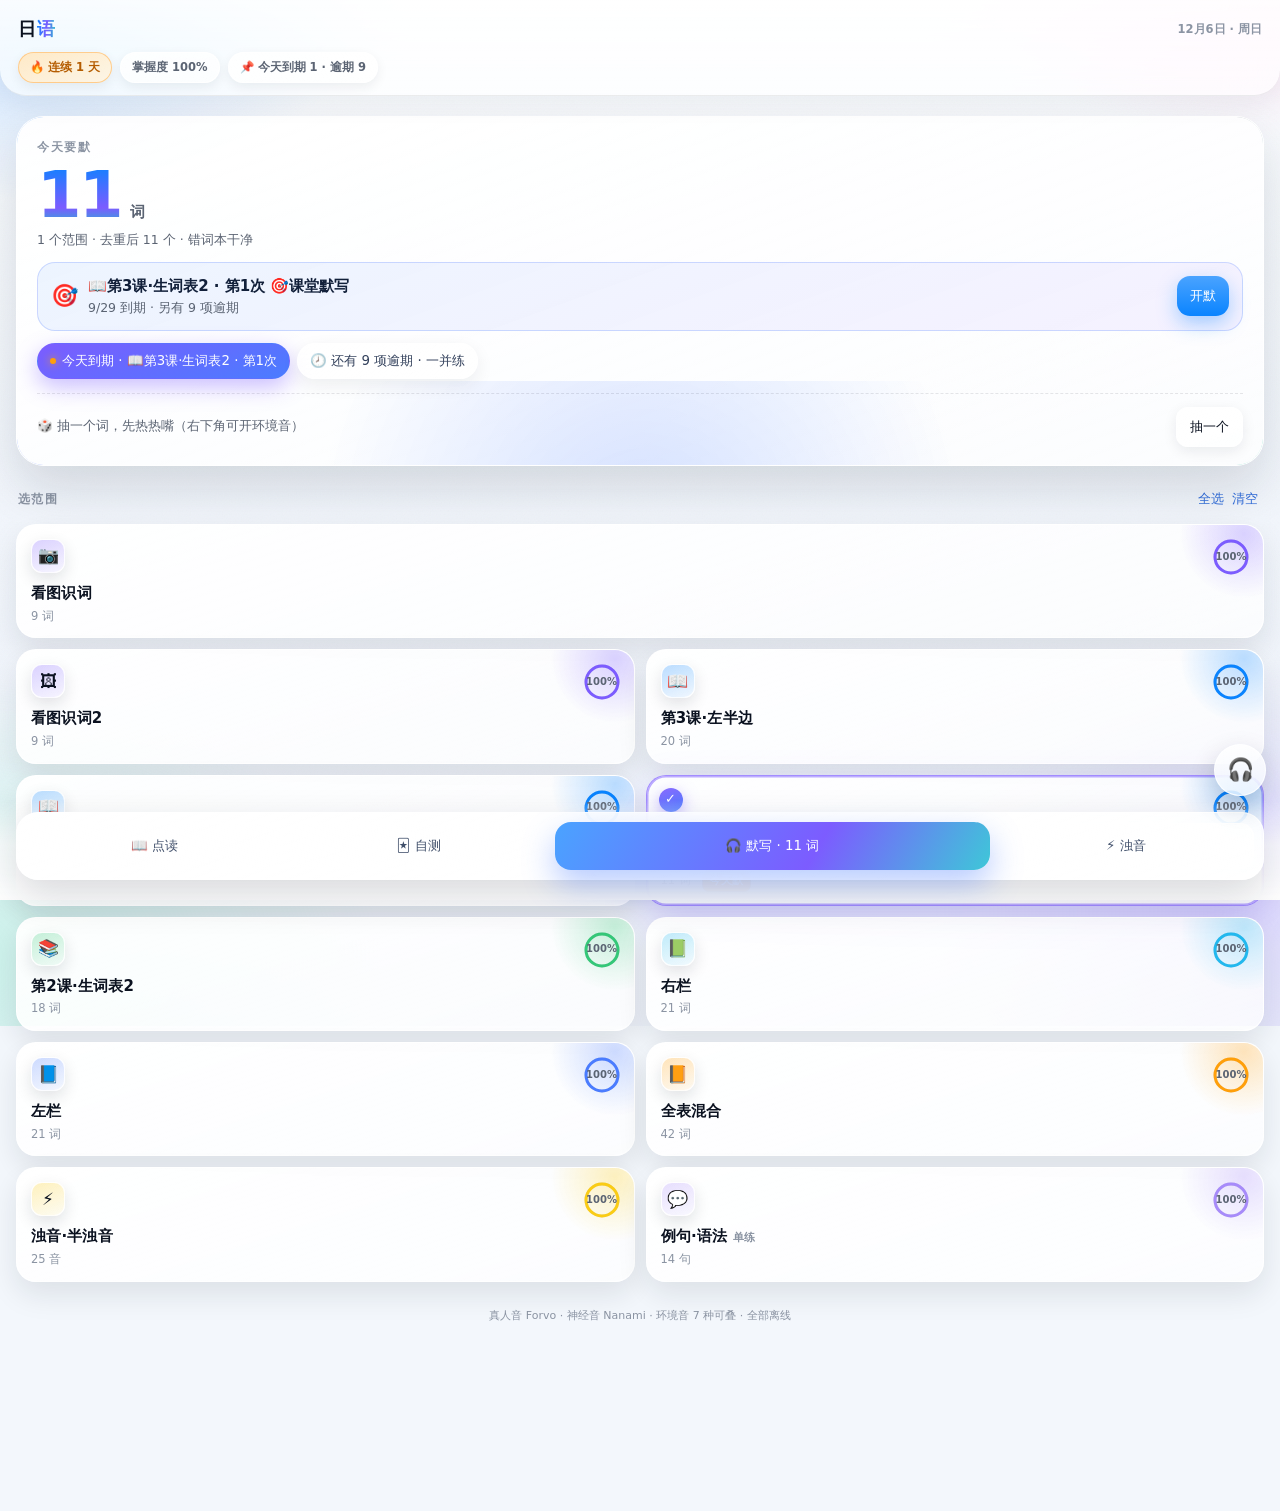
==== commit 49e4d974: "新增 第3课·生词表2 11 词（にんじん〜ピアノ）+ 音频 09-29 08:05" ====
--- a/index.html
+++ b/index.html
@@ -2,207 +2,171 @@
 <html lang="zh">
 <head>
 <meta charset="utf-8">
-<meta name="viewport" content="width=device-width,initial-scale=1,maximum-scale=1,user-scalable=no,viewport-fit=cover">
-<meta name="theme-color" content="#f6f0e4" media="(prefers-color-scheme: light)">
-<meta name="theme-color" content="#0f1522" media="(prefers-color-scheme: dark)">
-<meta name="apple-mobile-web-app-capable" content="yes">
-<meta name="apple-mobile-web-app-title" content="日本語">
-<title>日本語 · 今天默什么</title>
-<link rel="stylesheet" href="skin.css?v=4">
-<script src="icons.js?v=1"></script>
+<meta name="viewport" content="width=device-width,initial-scale=1,maximum-scale=1,user-scalable=no">
+<title>日语 · 今天默什么</title>
+<link rel="stylesheet" href="skin.css?v=2">
 <style>
 *{box-sizing:border-box;-webkit-tap-highlight-color:transparent}
-body{margin:0;padding:0 0 calc(120px + env(safe-area-inset-bottom));font:16px/1.5 var(--sans);-webkit-font-smoothing:antialiased}
-button{font-family:inherit}
-.wrap{max-width:760px;margin:0 auto;padding:0 16px}
-
-/* ---------- 富士 Hero ---------- */
-.hero{height:380px;color:#fff}
-.hero::after{content:"";position:absolute;inset:0 0 auto;height:150px;z-index:0;pointer-events:none;
-  background:linear-gradient(180deg,rgba(10,14,30,.28),rgba(10,14,30,0))}
-.hero-in{position:relative;z-index:1;max-width:760px;margin:0 auto;padding:calc(16px + env(safe-area-inset-top)) 18px 0}
-.hd{display:flex;align-items:center;justify-content:space-between;gap:12px}
-.brand{display:flex;align-items:center;gap:10px}
-.seal{display:inline-grid;place-items:center;width:34px;height:34px;border-radius:8px;flex:0 0 auto;
-  font:700 18px/1 var(--serif);color:#fff;background:var(--shu);transform:rotate(-4deg);
-  box-shadow:inset 0 0 0 2px rgba(255,255,255,.28),0 4px 12px rgba(0,0,0,.18)}
-.brand b{display:block;font:700 19px/1.1 var(--serif);letter-spacing:3px;text-shadow:0 1px 8px rgba(0,0,0,.25)}
-.brand small{display:block;font-size:11px;opacity:.85;letter-spacing:1px;margin-top:3px}
-.date{text-align:right;text-shadow:0 1px 8px rgba(0,0,0,.3)}
-.date b{display:block;font:700 15px/1.1 var(--serif);letter-spacing:2px}
-.date span{font-size:11.5px;opacity:.9;font-variant-numeric:tabular-nums}
-.greet{margin-top:18px;text-shadow:0 2px 12px rgba(0,0,0,.3)}
-.greet .jp{font:700 26px/1.2 var(--serif);letter-spacing:2px}
-.greet .zh{font-size:12.5px;opacity:.92;margin-top:4px}
-.pills{display:flex;gap:6px;flex-wrap:wrap;margin-top:12px}
-.pill{display:inline-flex;align-items:center;gap:4px;font-size:11.5px;font-weight:650;padding:5px 10px;border-radius:999px;
-  color:#fff;background:rgba(14,18,34,.32);border:1px solid rgba(255,255,255,.28)}
-.pill b{font-variant-numeric:tabular-nums}
-
-/* ---------- 通用卡片 ---------- */
-.card{background:var(--card);border:1px solid var(--line);border-radius:var(--r);box-shadow:var(--sh)}
-.sec{display:flex;align-items:baseline;justify-content:space-between;margin:26px 2px 11px}
-.sec h2{margin:0;font:700 16px/1 var(--serif);letter-spacing:2px;color:var(--ink)}
-.sec h2 small{font:600 11.5px/1 var(--sans);letter-spacing:.5px;color:var(--ink3);margin-left:8px}
-.sec .lk{border:0;background:none;color:var(--acc);font-weight:650;font-size:12.5px;padding:4px 2px 4px 10px}
-
-/* ---------- 提示 ---------- */
-.toast{position:fixed;left:50%;bottom:calc(96px + env(safe-area-inset-bottom));transform:translateX(-50%);z-index:70;max-width:86vw;padding:10px 16px;border-radius:12px;
-  background:var(--ink);color:var(--paper);font-size:13px;box-shadow:0 10px 26px rgba(0,0,0,.2);pointer-events:none;transition:opacity .25s}
-.toast[hidden]{display:block!important;opacity:0}
-/* ---------- 查词 ---------- */
-.search{position:relative;z-index:3;margin-top:-26px;background:var(--solid);padding:4px 6px 4px 14px;display:flex;align-items:center;gap:8px}
-.search input{flex:1;border:0;background:none;outline:0;font:16px/1.4 var(--sans);color:var(--ink);padding:11px 0;min-width:0}
-.search input::placeholder{color:var(--ink3)}
-.search .sic{display:grid;color:var(--ink3);font-size:17px}
-.search .sic>svg.ic{margin:0}
-.search .x{border:0;background:none;color:var(--ink3);font-size:15px;padding:8px 10px;display:none}
-.res{margin-top:8px;display:none}
-.res.show{display:block}
-.hit{display:flex;align-items:center;gap:12px;padding:11px 14px;border-bottom:1px solid var(--line)}
-.hit:last-child{border-bottom:0}
-.hit .k{font:700 19px/1.25 var(--serif);color:var(--ink)}
-.hit .j{font-size:12px;color:var(--ink2);margin-left:6px;font-weight:500}
-.hit .c{font-size:12.5px;color:var(--shu);margin-top:2px}
-.hit .t{font-size:11.5px;color:var(--ink3);margin-top:3px;display:none;line-height:1.5}
-.hit.open .t{display:block}
-.hit .body{flex:1;min-width:0}
-.hit .from{font-size:10.5px;color:var(--ink3);white-space:nowrap}
-.hit .spk{width:34px;height:34px;border-radius:50%;border:1px solid var(--line);background:var(--card2);color:var(--ai);font-size:14px;flex:0 0 auto}
-.none{padding:14px;font-size:12.5px;color:var(--ink3);text-align:center}
-
-/* ---------- 范围卡 ---------- */
-.bento{display:grid;grid-template-columns:repeat(2,1fr);gap:10px}
-@media (min-width:640px){.bento{grid-template-columns:repeat(3,1fr)}}
-.tile{position:relative;text-align:left;padding:13px 13px 12px;border-radius:16px;background:var(--card);border:1px solid var(--line);
-  box-shadow:0 6px 18px rgba(80,52,22,.07);transition:transform .22s var(--ease),border-color .25s,box-shadow .25s;overflow:hidden}
+body{margin:0;padding:0 16px 176px;
+  font:16px/1.45 -apple-system,"SF Pro Text","PingFang SC",system-ui,sans-serif;
+  -webkit-font-smoothing:antialiased}
+
+/* ---------- 顶栏 ---------- */
+.top{position:sticky;top:0;z-index:40;margin:0 -16px 20px;padding:16px 18px 12px;border-radius:0 0 26px 26px}
+.top .r1{display:flex;align-items:center;justify-content:space-between;gap:10px}
+.top h1{margin:0;font-size:18px;font-weight:700;letter-spacing:.5px}
+.top h1 span{background:linear-gradient(92deg,#0a84ff,#7c5cff 55%,#22b8cf);-webkit-background-clip:text;background-clip:text;color:transparent}
+.top .day{font-size:11.5px;color:var(--ink3);font-weight:600;font-variant-numeric:tabular-nums}
+.top .r2{display:flex;gap:8px;align-items:center;margin-top:10px;flex-wrap:wrap}
+.pill{display:inline-flex;align-items:center;gap:5px;font-size:11.5px;font-weight:650;color:var(--ink2);
+  padding:6px 11px;border-radius:999px;border:1px solid rgba(255,255,255,.85);
+  background:linear-gradient(165deg,rgba(255,255,255,.86),rgba(255,255,255,.62));
+  box-shadow:0 4px 12px rgba(16,26,44,.07)}
+.pill.fire{color:#b45c00;border-color:rgba(255,196,120,.8);background:linear-gradient(160deg,rgba(255,232,196,.95),rgba(255,244,224,.8))}
+
+/* ---------- Hero ---------- */
+.hero{position:relative;border-radius:28px;padding:22px 20px 18px;margin-bottom:20px;overflow:hidden;
+  background:linear-gradient(160deg,rgba(255,255,255,.94),rgba(255,255,255,.74));
+  border:1px solid rgba(255,255,255,.95);
+  box-shadow:0 22px 50px rgba(16,26,44,.14),0 1px 0 rgba(255,255,255,.9) inset}
+.hero::before{content:"";position:absolute;inset:-1px;border-radius:inherit;padding:1.2px;pointer-events:none;
+  background:linear-gradient(120deg,#7ab6ff,#a78bfa 40%,#f0a6d0 70%,#7ee0c9);
+  -webkit-mask:linear-gradient(#000 0 0) content-box,linear-gradient(#000 0 0);-webkit-mask-composite:xor;mask-composite:exclude;opacity:.9}
+.hero::after{content:"";position:absolute;width:70%;height:80%;left:15%;bottom:-56%;pointer-events:none;
+  background:radial-gradient(circle,rgba(150,180,255,.4),rgba(150,180,255,0) 70%)}
+.lbl{font-size:11.5px;letter-spacing:1.6px;color:var(--ink3);font-weight:700}
+.hero .num{display:flex;align-items:baseline;gap:9px;margin:8px 0 4px;position:relative;z-index:2;transform-origin:left center}
+.hero .num.pop{animation:numpop .4s var(--ease)}
+@keyframes numpop{0%{transform:scale(.88)}58%{transform:scale(1.07)}100%{transform:none}}
+.hero .num i{font-style:normal;font-size:64px;line-height:1;font-weight:760;letter-spacing:-2.5px;font-variant-numeric:tabular-nums;
+  background:linear-gradient(180deg,#0a84ff,#7c5cff 70%,#22b8cf);-webkit-background-clip:text;background-clip:text;color:transparent}
+.hero .num span{font-size:15px;color:var(--ink2);font-weight:600}
+.hero .meta{font-size:12.5px;color:var(--ink2);position:relative;z-index:2}
+.today{margin-top:12px;padding:12px 13px;border-radius:18px;position:relative;z-index:2;
+  background:linear-gradient(160deg,rgba(236,244,255,.95),rgba(244,240,255,.9));
+  border:1px solid rgba(140,170,255,.4);display:flex;align-items:center;gap:10px}
+.today .em{font-size:22px}
+.today .tx{flex:1;font-size:12.5px;color:var(--ink2);line-height:1.5}
+.today .tx b{display:block;font-size:15px;color:#12203a;margin-bottom:2px}
+.today button{border:0;border-radius:13px;padding:11px 13px;white-space:nowrap;color:#fff;font:700 12.5px/1 inherit;font-family:inherit;
+  background:linear-gradient(180deg,#4aa3ff,#0a84ff);box-shadow:0 8px 20px rgba(10,132,255,.34);transition:transform .18s var(--ease)}
+.today button:active{transform:scale(.96)}
+.chips{display:flex;gap:7px;flex-wrap:wrap;margin-top:12px;position:relative;z-index:2}
+.chip{display:inline-flex;align-items:center;gap:6px;font:650 11.5px/1 inherit;font-family:inherit;
+  color:#33415c;padding:8px 12px;border-radius:999px;border:1px solid rgba(255,255,255,.9);
+  background:linear-gradient(165deg,rgba(255,255,255,.9),rgba(255,255,255,.66));
+  box-shadow:0 4px 14px rgba(16,26,44,.08);transition:transform .2s var(--ease),box-shadow .25s,background .25s}
+.chip:active{transform:scale(.95)}
+.chip.on{color:#fff;border-color:transparent;background:linear-gradient(160deg,#7c5cff,#4a7cff);box-shadow:0 8px 22px rgba(124,92,255,.4)}
+.chip .dot{width:6px;height:6px;border-radius:50%;background:#ff9f0a;box-shadow:0 0 8px #ff9f0a;animation:blink 2.4s ease-in-out infinite}
+@keyframes blink{0%,100%{opacity:1}50%{opacity:.3}}
+.roll{margin-top:14px;display:flex;align-items:center;gap:10px;position:relative;z-index:2;
+  border-top:1px dashed rgba(11,18,32,.1);padding-top:13px}
+.roll .w{flex:1;font-size:12.5px;color:var(--ink2);min-height:19px}
+.roll .w b{color:var(--ink);font-size:17px;margin-right:6px}
+.roll button{border:1px solid rgba(255,255,255,.9);background:linear-gradient(165deg,rgba(255,255,255,.9),rgba(255,255,255,.66));
+  color:var(--ink);font:650 12px/1 inherit;font-family:inherit;padding:10px 13px;border-radius:12px;
+  box-shadow:0 4px 14px rgba(16,26,44,.08);transition:transform .18s var(--ease)}
+.roll button:active{transform:scale(.95)}
+
+/* ---------- Bento ---------- */
+.sec{display:flex;align-items:baseline;justify-content:space-between;margin:20px 2px 12px}
+.sec h2{margin:0;font-size:12px;font-weight:700;letter-spacing:1.4px;color:var(--ink3)}
+.sec button{border:0;background:none;color:#2f6bd8;font:650 12px/1 inherit;font-family:inherit;padding:4px}
+.bento{display:grid;grid-template-columns:repeat(2,1fr);gap:11px}
+.tile{position:relative;overflow:hidden;text-align:left;border-radius:20px;padding:14px 14px 13px;
+  background:linear-gradient(162deg,rgba(255,255,255,.95),rgba(255,255,255,.74));
+  border:1px solid rgba(255,255,255,.95);box-shadow:0 12px 30px rgba(16,26,44,.1);
+  transition:transform .26s var(--ease),box-shadow .3s,border-color .3s}
 .tile:active{transform:scale(.965)}
-.tile .seal{width:30px;height:30px;font-size:15px;border-radius:7px;transform:rotate(-3deg);box-shadow:inset 0 0 0 1.5px rgba(255,255,255,.3)}
-.tile .nm{font:700 14.5px/1.3 var(--serif);color:var(--ink);margin-top:10px;letter-spacing:.5px}
-.tile .ct{font-size:11.5px;color:var(--ink3);margin-top:3px;line-height:1.6}
-.tile .ring{position:absolute;right:10px;top:10px;width:38px;height:38px}
-.tile .ring svg{transform:rotate(-90deg);display:block}
-.tile .ring span{position:absolute;inset:0;display:grid;place-items:center;font-size:9.5px;font-weight:750;color:var(--ink2);font-variant-numeric:tabular-nums}
-.bd{display:inline-block;font-size:10.5px;font-weight:700;border-radius:6px;padding:1px 6px;margin-right:4px;line-height:1.6}
-.bd.err{color:var(--beni);background:var(--beniSoft)}
-.bd.last{color:var(--kin);background:rgba(176,138,62,.14)}
-.bd.bdue{color:#fff;background:var(--beni)}
-.bd.new{color:#fff;background:var(--matcha)}
-.tile.on{border-color:var(--shu);box-shadow:0 0 0 1.5px var(--shu) inset,0 10px 26px rgba(207,63,40,.16)}
-.tile .stamp{position:absolute;right:8px;bottom:8px;width:34px;height:34px;border-radius:50%;display:none;place-items:center;
-  font:700 15px/1 var(--serif);color:var(--shu);border:2px solid var(--shu);transform:rotate(-14deg);opacity:.9}
-.tile.on .stamp{display:grid;animation:stamp .32s var(--ease)}
-@keyframes stamp{0%{transform:rotate(-14deg) scale(1.6)}100%{transform:rotate(-14deg) scale(1)}}
+.tile.wide{grid-column:span 2}
+.tile .glow{position:absolute;width:130px;height:130px;right:-46px;top:-56px;border-radius:50%;pointer-events:none;opacity:.5}
+.tile .orb{width:34px;height:34px;border-radius:11px;display:flex;align-items:center;justify-content:center;font-size:17px;
+  border:1px solid rgba(255,255,255,.9);box-shadow:0 6px 16px rgba(16,26,44,.12)}
+.tile .nm{font-size:15px;font-weight:680;margin-top:10px;letter-spacing:.2px;color:var(--ink)}
+.tile .ct{font-size:11.5px;color:var(--ink3);margin-top:3px}
+.tile .ring{position:absolute;right:12px;top:12px;width:40px;height:40px}
+.tile .ring svg{transform:rotate(-90deg)}
+.tile .ring span{position:absolute;inset:0;display:flex;align-items:center;justify-content:center;
+  font-size:10px;font-weight:750;color:var(--ink2);font-variant-numeric:tabular-nums}
+.tile .badge{display:inline-block;font-size:10.5px;font-weight:750;border-radius:7px;padding:2px 7px;margin-right:5px}
+.badge.err{color:#b4232a;background:rgba(229,72,77,.14)}
+.badge.ok{color:#0b7a46;background:rgba(15,159,90,.14)}
+.badge.warn{color:#8a6400;background:rgba(200,137,10,.16)}
+.badge.today{color:#fff;background:linear-gradient(160deg,#ff9f0a,#ff7a00)}
+.tile.on{border-color:rgba(124,92,255,.7);box-shadow:0 18px 40px rgba(124,92,255,.26),0 0 0 1.5px rgba(124,92,255,.5) inset}
+.tile .tick{position:absolute;left:12px;top:12px;width:24px;height:24px;border-radius:50%;display:none;
+  align-items:center;justify-content:center;font-size:13px;font-weight:800;color:#fff;
+  background:linear-gradient(160deg,#8b6bff,#4a7cff);box-shadow:0 6px 16px rgba(124,92,255,.5)}
+.tile.on .tick{display:flex;animation:pop .34s var(--ease)}
+.tile.on .orb{visibility:hidden}
+@keyframes pop{0%{transform:scale(.5)}60%{transform:scale(1.12)}100%{transform:scale(1)}}
 .bento.need{animation:shake .34s ease-in-out 2}
 @keyframes shake{0%,100%{transform:none}25%{transform:translate3d(-5px,0,0)}75%{transform:translate3d(5px,0,0)}}
 
-/* ---------- 复习计划 ---------- */
-.plan{padding:4px 0}
-.prow{display:flex;align-items:center;gap:11px;padding:11px 14px;border-bottom:1px solid var(--line)}
-.prow:last-child{border-bottom:0}
-.prow .seal{width:28px;height:28px;font-size:14px;border-radius:7px}
-.prow .pb{flex:1;min-width:0}
-.prow .pn{font:700 14px/1.3 var(--serif);color:var(--ink);white-space:nowrap;overflow:hidden;text-overflow:ellipsis}
-.prow .ps{font-size:11.5px;color:var(--ink3);margin-top:2px}
-.prow .ps b{font-weight:700}
-.prow .ps b.p-late{color:var(--shu)}.prow .ps b.p-today{color:var(--kin)}.prow .ps b.p-ok{color:var(--matcha)}
-.dots{display:flex;gap:3px;margin-top:5px}
-.dots i{width:14px;height:3px;border-radius:2px;background:var(--line)}
-.dots i.f{background:var(--matcha)}
-.prow button{border:1px solid var(--line);background:var(--card2);color:var(--ink2);font:650 11.5px/1 var(--sans);padding:8px 10px;border-radius:10px;white-space:nowrap}
-.prow button.mk{background:var(--matchaSoft);color:var(--matcha);border-color:transparent}
-.plan-note{font-size:11.5px;color:var(--ink3);padding:10px 14px 12px;line-height:1.6;border-top:1px dashed var(--line)}
-
-/* ---------- 工具 ---------- */
-.tools{display:grid;grid-template-columns:repeat(2,1fr);gap:10px}
-@media (min-width:640px){.tools{grid-template-columns:repeat(4,1fr)}}
-.tool{display:flex;align-items:center;gap:10px;padding:13px;border-radius:14px;text-decoration:none;color:var(--ink);
-  background:var(--card);border:1px solid var(--line);transition:transform .2s var(--ease)}
-.tool:active{transform:scale(.97)}
-.tool .ic{font:700 20px/1 var(--serif);width:36px;height:36px;border-radius:10px;display:grid;place-items:center;background:var(--aiSoft);color:var(--ai)}
-.tool b{display:block;font:700 13.5px/1.3 var(--serif)}
-.tool small{display:block;font-size:11px;color:var(--ink3)}
-.foot{text-align:center;font-size:11px;color:var(--ink3);line-height:1.9;margin:26px 0 8px}
-.foot .kana{font:600 13px/1.6 var(--serif);letter-spacing:4px;color:var(--ink2)}
-
 /* ---------- Dock ---------- */
-.dockwrap{position:fixed;left:0;right:0;bottom:0;z-index:50;padding:10px 12px calc(12px + env(safe-area-inset-bottom));
-  background:linear-gradient(180deg,rgba(0,0,0,0),var(--paper) 42%)}
-.dock{max-width:760px;margin:0 auto;display:flex;gap:7px;align-items:center;border-radius:20px;padding:7px;
-  background:var(--card);border:1px solid var(--line);box-shadow:0 14px 36px rgba(80,52,22,.18)}
-.dock .mini{flex:1;border:0;border-radius:14px;padding:9px 2px 8px;color:var(--ink2);background:none;font:650 11px/1.2 var(--sans)}
-.dock .mini b{display:block;font:700 17px/1.2 var(--serif);color:var(--ink);margin-bottom:2px}
-.dock .mini:active{background:var(--aiSoft)}
-.dock .go{flex:1.7;border:0;border-radius:15px;padding:14px 6px;color:#fff;font:750 14px/1 var(--sans);white-space:nowrap;
-  background:linear-gradient(180deg,var(--accBg2),var(--accBg));box-shadow:0 10px 22px rgba(31,58,96,.28);transition:transform .18s var(--ease)}
-.dock .go:active{transform:scale(.97)}
-#ambWrap{bottom:calc(100px + env(safe-area-inset-bottom))!important}
-
-@media (min-width:700px){.hero{height:420px}.greet .jp{font-size:32px}}
-@media (prefers-color-scheme:dark){
-  .dockwrap{background:linear-gradient(180deg,rgba(0,0,0,0),var(--paper) 42%)}
-  .num i{color:#fff}
-}
+.dockwrap{position:fixed;left:0;right:0;bottom:0;z-index:50;padding:12px 16px 20px;
+  background:linear-gradient(180deg,rgba(255,255,255,0),rgba(255,255,255,.82) 45%,#fff)}
+.dock{display:flex;gap:8px;align-items:center;border-radius:22px;padding:9px;
+  background:linear-gradient(160deg,rgba(255,255,255,.95),rgba(255,255,255,.72));
+  -webkit-backdrop-filter:blur(24px) saturate(180%);backdrop-filter:blur(24px) saturate(180%);
+  border:1px solid rgba(255,255,255,.95);box-shadow:0 16px 40px rgba(16,26,44,.16)}
+.dock .mini{flex:1;border:1px solid rgba(255,255,255,.9);border-radius:14px;padding:13px 4px;color:#41506b;
+  font:650 12.5px/1 inherit;font-family:inherit;background:linear-gradient(165deg,rgba(255,255,255,.9),rgba(255,255,255,.66));
+  transition:transform .18s var(--ease)}
+.dock .mini:active{transform:scale(.95)}
+.go{position:relative;flex:1.7;border:0;border-radius:16px;padding:15px 8px;color:#fff;font:750 14px/1 inherit;
+  font-family:inherit;white-space:nowrap;background:linear-gradient(120deg,#4aa3ff,#7c5cff 60%,#3ec7d8);
+  box-shadow:0 14px 32px rgba(74,124,255,.4);transition:transform .18s var(--ease)}
+.go:active{transform:scale(.97)}
+.foot{text-align:center;font-size:11px;color:var(--ink3);line-height:1.9;margin:24px 0 8px}
+@media (prefers-reduced-motion:reduce){*{animation:none!important;transition:none!important}}
 </style>
 </head>
 <body>
 
-<header class="hero" data-fuji="hero">
-  <div class="hero-in">
-    <div class="hd">
-      <div class="brand"><span class="seal">日</span><div><b>日本語</b><small>にほんご · 每日一默</small></div></div>
-      <div class="date"><b id="wmonth">—</b><span id="day">—</span></div>
-    </div>
-    <div class="greet"><div class="jp" id="gJp">こんにちは</div><div class="zh" id="gZh">—</div></div>
-    <div class="pills">
-      <span class="pill" data-ic="flame">连续 <b id="streak">1</b> 天</span>
-      <span class="pill">掌握 <b id="mastery">—</b></span>
-      <span class="pill">错词 <b id="wrongN">0</b></span>
-    </div>
+<div class="top">
+  <div class="r1"><h1>日<span>语</span></h1><div class="day" id="day">—</div></div>
+  <div class="r2">
+    <span class="pill fire" id="streak">🔥 连续 1 天</span>
+    <span class="pill" id="mastery">掌握度 —</span>
+    <span class="pill" id="todayPill">📌 今天到期 0</span>
   </div>
-</header>
-
-<div class="wrap">
-
-  <div class="card search">
-    <span class="sic" data-ic="search" aria-hidden="true"></span>
-    <input id="q" type="search" placeholder="查词：假名 / 汉字 / 中文" autocomplete="off" autocapitalize="off" spellcheck="false">
-    <button class="x" id="qx" aria-label="清空" data-ic="close"></button>
+</div>
+
+<div class="hero">
+  <div class="lbl">今天要默</div>
+  <div class="num"><i id="cnt">0</i><span>词</span></div>
+  <div class="meta" id="meta">点下面的卡片选择范围（可多选）</div>
+  <div class="today" id="todayCard" style="display:none">
+    <div class="em">🎯</div>
+    <div class="tx"><b id="todayName">—</b><span id="todayMeta">—</span></div>
+    <button id="todayGo">开默</button>
   </div>
-  <div class="card res" id="res"></div>
-
-  <div class="sec"><h2>選ぶ<small id="selInfo">选范围 · 可多选</small></h2><span><button class="lk" id="allBtn">全选</button><button class="lk" id="clrBtn">清空</button></span></div>
-  <div class="bento" id="tiles"></div>
-
-  <div class="sec"><h2>復習<small>复习计划</small></h2><span style="font-size:11px;color:var(--ink3)">间隔 1·2·4·7·15·30 天</span></div>
-  <div class="card plan" id="plan"></div>
-
-  <div class="sec"><h2>道具<small>工具</small></h2></div>
-  <div class="tools">
-    <a class="tool" href="kana.html"><span class="ic">あ</span><span><b>五十音図</b><small>点读 · 认读抽查</small></span></a>
-    <a class="tool" href="%E8%AF%AD%E9%9F%B3%E5%AF%B9%E6%AF%94.html"><span class="ic">音</span><span><b>发音对比</b><small>真人／神经／系统</small></span></a>
-    <a class="tool" href="%E5%90%AC%E8%AF%BB%E9%BB%98%E5%86%99%E7%BA%B8.html"><span class="ic">紙</span><span><b>听读默写纸</b><small>含答案页 · 可打印</small></span></a>
-    <a class="tool" href="%E5%90%AC%E5%86%99%E7%BA%B8.html"><span class="ic">書</span><span><b>听写纸</b><small>顺序／乱序</small></span></a>
+  <div class="chips" id="dueChips"></div>
+  <div class="roll">
+    <div class="w" id="rollw">🎲 抽一个词，先热热嘴（右下角可开环境音）</div>
+    <button id="rollBtn">抽一个</button>
   </div>
-
-  <div class="foot"><div class="kana">いちにち　ひとつずつ</div>一天一点 · 真人音 Forvo · 神经音 Nanami · 全部离线可用</div>
 </div>
 
-<div class="toast" id="toast" hidden role="status"></div>
+<div class="sec"><h2>选范围</h2><span><button id="allBtn">全选</button><button id="clrBtn">清空</button></span></div>
+<div class="bento" id="tiles"></div>
+
+<div class="foot">真人音 Forvo · 神经音 Nanami · 环境音 7 种可叠 · 全部离线</div>
+
 <div class="dockwrap">
   <div class="dock">
-    <button class="mini" data-mode="read"><b>読</b>点读</button>
-    <button class="mini" data-mode="card"><b>試</b>自测</button>
-    <button class="go" data-mode="dict">开始默写</button>
-    <button class="mini" data-mode="daku"><b>濁</b>浊音</button>
+    <button class="mini" data-mode="read">📖 点读</button>
+    <button class="mini" data-mode="card">🃏 自测</button>
+    <button class="go" data-mode="dict">🎧 开始默写</button>
+    <button class="mini" data-mode="daku">⚡ 浊音</button>
   </div>
 </div>
 
-<script src="fuji.js?v=1"></script>
-<script src="%E8%AF%8D%E8%A1%A8.js?v=0927a"></script>
-<script src="%E5%A4%8D%E4%B9%A0%E6%8E%92%E7%A8%8B.js?v=09272143"></script>
-<script src="srs.js?v=1"></script>
-<script src="%E9%9F%B3%E9%A2%91%E7%B4%A2%E5%BC%95.js?v=0923j"></script>
+<script src="%E8%AF%8D%E8%A1%A8.js?v=09290741"></script>
+<script src="%E5%A4%8D%E4%B9%A0%E6%8E%92%E7%A8%8B.js?v=09290739"></script>
+<script src="%E9%9F%B3%E9%A2%91%E7%B4%A2%E5%BC%95.js?v=09290741"></script>
 <script src="ambient_data.js?v=1"></script>
 <script src="ambient.js?v=1"></script>
 <script>
@@ -210,280 +174,257 @@
   var $ = function (id) { return document.getElementById(id); };
   var TOOL = '%E6%97%A5%E8%AF%AD.html';
   var APP = window.JP_AUDIO || {};
-  var SRS = window.JPSRS;
-  function esc(s) { return String(s == null ? '' : s).replace(/&/g, '&amp;').replace(/</g, '&lt;').replace(/>/g, '&gt;').replace(/"/g, '&quot;'); }
-
-  /* ---------------- 日期 / 问候 ---------------- */
-  var d = new Date();
-  var pad = function (n) { return (n < 10 ? '0' : '') + n; };
-  $('day').textContent = (d.getMonth() + 1) + '月' + d.getDate() + '日（' + '日月火水木金土'[d.getDay()] + '）';
-  $('wmonth').textContent = window.JPFuji ? JPFuji.monthName() : '';
-  var ph = window.JPFuji ? JPFuji.phase() : 'day', se = window.JPFuji ? JPFuji.season() : '';
-  var G = { dawn: ['おはよう', '早上好 · 趁脑子最清醒，默一组'], day: ['こんにちは', '你好 · 今天也默一点吧'],
-            dusk: ['こんばんは', '傍晚好 · 晚饭前默完最轻松'], night: ['おつかれさま', '辛苦了 · 睡前过一遍，记得最牢'] };
-  var SE = { spring: '桜の季節', summer: '夏の盛り', autumn: '紅葉の季節', winter: '雪の季節' };
-  $('gJp').textContent = G[ph][0];
-  $('gZh').textContent = G[ph][1] + (SE[se] ? '　' + SE[se] : '');
-
-  /* ---------------- 范围 ---------------- */
-  var COLORS = ['#cf3f28', '#1f3b63', '#4f7d3f', '#b08a3e', '#6b4c8a', '#c4607a', '#2f8f9d', '#3a3530'];
-  var NUM = '〇一二三四五六七八九十';
-  function clean(label) { return label.replace(/^[^一-龥A-Za-z0-9]*/, '').replace(/\s*\d+\s*词$/, ''); }
-  function markOf(x, fallback) {
-    if (x.mark) return x.mark;
-    var m = /第\s*(\d+)\s*课/.exec(x.label || '');
-    if (m && +m[1] <= 10) return NUM[+m[1]];
-    return fallback;
-  }
+
+  /* ---------------- 范围（含第3课左右半边） ---------------- */
   var SETS = [];
   (window.PIC_SETS || []).forEach(function (s, i) {
-    SETS.push({ id: s.id, mark: markOf(s, i ? '絵' : '図'), color: COLORS[(4 + i) % 8], nm: clean(s.label) || s.id, words: s.words, date: s.date });
+    SETS.push({ id: s.id, em: i ? '🖼' : '📷', c1: '124,92,255',
+                nm: s.label.replace(/^[^\u4e00-\u9fa5A-Za-z]*/, '').replace(/\s*\d+\s*词$/, '') || s.id,
+                words: s.words, mode: 'dict' });
   });
-  (window.EXTRA_SETS || []).forEach(function (x, i) {
-    var side = /左/.test(x.label) ? '左' : /右/.test(x.label) ? '右' : '';
-    SETS.push({ id: x.id, mark: markOf(x, '課'), sub: side, color: COLORS[(i + 1) % 8], nm: clean(x.label) || x.id, words: x.words, date: x.date });
+  (window.EXTRA_SETS || []).forEach(function (x) {
+    SETS.push({ id: x.id, em: '📖', c1: '10,132,255',
+                nm: x.label.replace(/^[^\u4e00-\u9fa5A-Za-z]*/, '').replace(/\s*\d+\s*词$/, '') || x.id,
+                words: x.words, mode: 'dict' });
   });
-  SETS.push({ id: 'w2',    mark: '二', color: '#4f7d3f', nm: '生词表 2', words: WORDS2 });
-  SETS.push({ id: 'right', mark: '右', color: '#2f8f9d', nm: '生词表1 · 右栏', words: WORDS });
-  SETS.push({ id: 'left',  mark: '左', color: '#1f3b63', nm: '生词表1 · 左栏', words: LEFT_WORDS });
-  SETS.push({ id: 'all',   mark: '全', color: '#b08a3e', nm: '生词表1 · 全表', words: WORDS.concat(LEFT_WORDS), combo: ['right', 'left'] });
-  SETS.push({ id: 'daku',  mark: '濁', color: '#6b4c8a', nm: '浊音 · 半浊音', unit: '音',
-              words: (window.DAKU || []).map(function (x) { return { k: x.k }; }), mode: 'daku' });
-  SETS.push({ id: 'sent',  mark: '文', color: '#c4607a', nm: '例句 · 语法', unit: '句',
-              words: (window.SENTENCES || []).map(function (x) { return { k: x.ja }; }), mode: 'read', solo: true });
-  SETS.push({ id: 'wrong', mark: '誤', color: '#3a3530', nm: '错词本', words: [], mode: 'dict', solo: true, isWrong: true });
-
+  SETS.push({ id: 'w2',    em: '📚', c1: '52,199,120',  nm: '第2课·生词表2',   words: WORDS2, mode: 'dict' });
+  SETS.push({ id: 'right', em: '📗', c1: '34,184,238',  nm: '右栏',       words: WORDS,  mode: 'dict' });
+  SETS.push({ id: 'left',  em: '📘', c1: '74,124,255',  nm: '左栏',       words: LEFT_WORDS, mode: 'dict' });
+  SETS.push({ id: 'all',   em: '📙', c1: '255,159,10',  nm: '全表混合',   words: WORDS.concat(LEFT_WORDS), mode: 'dict' });
+  SETS.push({ id: 'daku',  em: '⚡', c1: '250,204,21',  nm: '浊音·半浊音',
+              words: (window.DAKU || []).map(function (d) { return { k: d.k }; }), mode: 'daku' });
+  SETS.push({ id: 'sent',  em: '💬', c1: '167,139,250', nm: '例句·语法',
+              words: (window.SENTENCES || []).map(function (s) { return { k: s.ja }; }), mode: 'read', solo: true });
+
+  function wordsOf(id) { for (var i = 0; i < SETS.length; i++) if (SETS[i].id === id) return SETS[i].words; return []; }
   function setOf(id) { for (var i = 0; i < SETS.length; i++) if (SETS[i].id === id) return SETS[i]; return null; }
-  function wordsOf(id) { var s = setOf(id); return s ? s.words : []; }
-  var REAL = SETS.filter(function (s) { return !s.combo && !s.isWrong; }).map(function (s) { return s.id; });
-  if (SRS) SRS.ensure(REAL);
 
   var wrong = [], dakuWrong = [], sel = [];
   try { wrong = JSON.parse(localStorage.getItem('jp_wrong_k') || '[]') || []; } catch (e) {}
   try { dakuWrong = JSON.parse(localStorage.getItem('jp_daku_k') || '[]') || []; } catch (e) {}
   try { sel = JSON.parse(localStorage.getItem('jp_sel') || '[]') || []; } catch (e) {}
-
-  /* 错词本的实际词（按假名去重，跨所有范围） */
-  var ALLW = [], seenAll = {};
-  SETS.forEach(function (s) { if (s.id === 'daku' || s.id === 'sent') return; s.words.forEach(function (w) { if (w.c && !seenAll[w.k]) { seenAll[w.k] = 1; ALLW.push(w); } }); });
-  setOf('wrong').words = ALLW.filter(function (w) { return wrong.indexOf(w.k) >= 0; });
+  sel = sel.filter(function (id) { return id !== 'sent'; });
+
+  var d = new Date();
+  var iki = function (n) { return (n < 10 ? '0' : '') + n; };
+  $('day').textContent = (d.getMonth() + 1) + '月' + d.getDate() + '日 · 周' + '日一二三四五六'[d.getDay()];
 
   /* ---------------- 连续天数 ---------------- */
   (function streak() {
     var days = [];
     try { days = JSON.parse(localStorage.getItem('jp_days') || '[]') || []; } catch (e) {}
-    var ymd = function (t) { return t.getFullYear() + '-' + pad(t.getMonth() + 1) + '-' + pad(t.getDate()); };
-    var today = ymd(d);
-    if (days.indexOf(today) < 0) { days.push(today); if (days.length > 120) days = days.slice(-120); }
+    var today = d.getFullYear() + '-' + iki(d.getMonth() + 1) + '-' + iki(d.getDate());
+    if (days.indexOf(today) < 0) { days.push(today); if (days.length > 90) days = days.slice(-90); }
     try { localStorage.setItem('jp_days', JSON.stringify(days)); } catch (e) {}
     var n = 1, t = new Date(d.getTime());
-    for (var k = 1; k < 120; k++) { t.setDate(t.getDate() - 1); if (days.indexOf(ymd(t)) >= 0) n++; else break; }
-    $('streak').textContent = n;
+    for (var k = 1; k < 90; k++) {
+      t.setDate(t.getDate() - 1);
+      var s2 = t.getFullYear() + '-' + iki(t.getMonth() + 1) + '-' + iki(t.getDate());
+      if (days.indexOf(s2) >= 0) n++; else break;
+    }
+    $('streak').textContent = '🔥 连续 ' + n + ' 天';
   })();
 
-  function isNew(s) {
-    if (!s.date) return false;
-    var p = String(s.date).split('-'); if (p.length < 3) return false;
-    return (d - new Date(+p[0], +p[1] - 1, +p[2])) / 86400000 < 4;
-  }
+  /* ---------------- 卡片 ---------------- */
+  var SCHED = window.JP_SCHED || { due: [], late: [], lateN: 0 };
+  var dueIds = SCHED.due.map(function (x) { return x.setId; });
+
   function last(scope) {
     try { var o = JSON.parse(localStorage.getItem('jp_last_' + scope) || 'null'); return o && o.tot ? o : null; } catch (e) { return null; }
   }
-
-  /* ---------------- 卡片 ---------------- */
-  function renderTiles() {
-    var box = $('tiles'); box.innerHTML = '';
-    SETS.forEach(function (s) {
-      var el = document.createElement('button');
-      el.className = 'tile'; el.setAttribute('data-id', s.id);
-      var book = (s.id === 'daku' ? dakuWrong : wrong);
-      var total = s.words.length;
-      var errs = s.isWrong ? total : s.words.filter(function (w) { return book.indexOf(w.k) >= 0; }).length;
-      var good = s.isWrong ? (total ? 0 : 1) : (total ? (total - errs) / total : 0);
-      var R = 15, C = 2 * Math.PI * R, off = C * (1 - good);
-      var st = SRS && !s.combo && !s.isWrong ? SRS.status(s.id) : null;
-      var lg = last(s.id);
-      var ct = s.isWrong ? (total ? total + ' 个待重默' : '空的 · 干净') : total + ' ' + (s.unit || '词');
-      el.innerHTML =
-        '<span class="seal" style="background:' + s.color + '">' + esc(s.mark) + '</span>' +
-        '<div class="nm">' + esc(s.nm) + (s.solo && !s.isWrong ? ' <small style="font:500 10.5px var(--sans);color:var(--ink3)">单练</small>' : '') + '</div>' +
-        '<div class="ct">' + ct +
-          (isNew(s) ? ' <span class="bd new">NEW</span>' : '') +
-          (st && st.days <= 0 && !st.doneToday ? ' <span class="bd bdue">' + (st.days < 0 ? '逾期' : '今天默') + '</span>' : '') +
-          (!s.isWrong && errs ? ' <span class="bd err">错 ' + errs + '</span>' : '') +
-          (lg ? ' <span class="bd last">上次 ' + lg.ok + '/' + lg.tot + '</span>' : '') + '</div>' +
-        (s.isWrong ? '' :
-        '<div class="ring"><svg width="38" height="38">' +
-          '<circle cx="19" cy="19" r="' + R + '" fill="none" stroke="var(--line)" stroke-width="3"/>' +
-          '<circle cx="19" cy="19" r="' + R + '" fill="none" stroke="' + s.color + '" stroke-width="3" stroke-linecap="round" stroke-dasharray="' + C.toFixed(1) + '" stroke-dashoffset="' + off.toFixed(1) + '"/>' +
-        '</svg><span>' + Math.round(good * 100) + '%</span></div>') +
-        '<span class="stamp">選</span>';
-      el.onclick = function () {
-        if (s.isWrong) { if (!total) { flash('错词本是空的，默写时判「错」的词会自动进来'); return; } location.href = TOOL + '?mode=dict&set=wrong'; return; }
-        if (s.solo) { location.href = TOOL + '?mode=' + (s.mode || 'read') + '&set=' + s.id; return; }
-        toggle(s.id);
-      };
-      box.appendChild(el);
-    });
-  }
-  var toastT = null;
-  function flash(msg) { var el = $('toast'); el.textContent = msg; el.hidden = false; clearTimeout(toastT); toastT = setTimeout(function () { el.hidden = true; }, 2400); }
-
-  function toggle(id) { var i = sel.indexOf(id); if (i >= 0) sel.splice(i, 1); else sel.push(id); save(); paint(); }
-  function cleanSel() { sel = sel.filter(function (id) { var t = setOf(id); return t && !t.solo; }); }
+  SETS.forEach(function (s, idx) {
+    var el = document.createElement('div');
+    el.className = 'tile' + (idx === 0 ? ' wide' : '');
+    el.setAttribute('data-id', s.id);
+    var book = (s.id === 'daku' ? dakuWrong : wrong);
+    var errs = s.words.filter(function (w) { return book.indexOf(w.k) >= 0; }).length;
+    var total = s.words.length, good = total ? (total - errs) / total : 0;
+    var R = 16, C = 2 * Math.PI * R, off = C * (1 - good);
+    var lg = last(s.id), isDue = dueIds.indexOf(s.id) >= 0;
+    el.innerHTML =
+      '<div class="glow" style="background:radial-gradient(circle,rgba(' + s.c1 + ',.55),rgba(' + s.c1 + ',0) 70%)"></div>' +
+      '<div class="tick">✓</div>' +
+      '<div class="orb" style="background:linear-gradient(160deg,rgba(' + s.c1 + ',.28),rgba(' + s.c1 + ',.06))">' + s.em + '</div>' +
+      '<div class="nm">' + s.nm + (s.solo ? ' <span style="font-size:10.5px;color:#8b94a3">单练</span>' : '') + '</div>' +
+      '<div class="ct">' + total + ' ' + (s.id === 'daku' ? '音' : (s.id === 'sent' ? '句' : '词')) +
+        (isDue ? ' · <span class="badge today">今天默</span>' : '') +
+        (errs ? ' <span class="badge err">错 ' + errs + '</span>' : '') +
+        (lg ? ' <span class="badge warn">上次 ' + lg.ok + '/' + lg.tot + '</span>' : '') + '</div>' +
+      '<div class="ring"><svg width="40" height="40">' +
+        '<circle cx="20" cy="20" r="' + R + '" fill="none" stroke="rgba(11,18,32,.1)" stroke-width="3"/>' +
+        '<circle cx="20" cy="20" r="' + R + '" fill="none" stroke="rgb(' + s.c1 + ')" stroke-width="3" ' +
+          'stroke-linecap="round" stroke-dasharray="' + C.toFixed(1) + '" stroke-dashoffset="' + off.toFixed(1) + '"/>' +
+      '</svg><span>' + Math.round(good * 100) + '%</span></div>';
+    el.onclick = function () {
+      if (s.solo) { location.href = TOOL + '?mode=' + (s.mode || 'read') + '&set=' + s.id; return; }
+      toggle(s.id);
+    };
+    $('tiles').appendChild(el);
+  });
+
+  function toggle(id) {
+    var i = sel.indexOf(id);
+    if (i >= 0) sel.splice(i, 1); else sel.push(id);
+    save(); renderDue(); paint();
+  }
+  function cleanSel() {
+    sel = sel.filter(function (id) { var t = setOf(id); return t && !t.solo; });
+  }
   function save() { cleanSel(); try { localStorage.setItem('jp_sel', JSON.stringify(sel)); } catch (e) {} }
+
   function selWords() {
     var out = [], seen = {};
-    sel.forEach(function (id) { wordsOf(id).forEach(function (w) { if (w && w.k && !seen[w.k]) { seen[w.k] = 1; out.push(w); } }); });
+    sel.forEach(function (id) {
+      wordsOf(id).forEach(function (w) { if (w && w.k && !seen[w.k]) { seen[w.k] = 1; out.push(w); } });
+    });
     return out;
   }
 
-  /* ---------------- 今天到期（来自 srs.js，本机实时算） ---------------- */
-  function dueList() {
-    if (!SRS) return [];
-    return REAL.map(function (id) { return SRS.status(id); })
-      .filter(function (x) { return x && x.days <= 0 && !x.doneToday; })
-      .sort(function (a, b) { return ((a.days === 0) ? -999 : a.days) - ((b.days === 0) ? -999 : b.days); });
-  }
-  /* ---------------- 复习计划 ---------------- */
-  function renderPlan() {
-    var box = $('plan'); if (!SRS) { box.style.display = 'none'; return; }
-    var rows = REAL.map(function (id) { return SRS.status(id); }).filter(Boolean)
-      .sort(function (a, b) { return (a.doneToday - b.doneToday) || (a.days - b.days); });
-    var h = '';
-    rows.forEach(function (x) {
-      var s = setOf(x.id); if (!s) return;
-      var when = x.doneToday ? '<b class="p-ok">今天已复习</b> · 下次 ' + SRS.fmt(x.due) + '（' + x.days + '天后）'
-        : x.days < 0 ? '<b class="p-late">逾期 ' + (-x.days) + ' 天</b> · 本该 ' + SRS.fmt(x.due)
-        : x.days === 0 ? '<b class="p-today">今天到期</b>'
-        : SRS.fmt(x.due) + ' · ' + x.days + ' 天后';
-      var dots = '';
-      for (var i = 0; i < SRS.GAP.length; i++) dots += '<i' + (i < x.stage ? ' class="f"' : '') + '></i>';
-      h += '<div class="prow"><span class="seal" style="background:' + s.color + '">' + esc(s.mark) + '</span>' +
-        '<div class="pb"><div class="pn">' + esc(s.nm) + '</div><div class="ps">第 ' + (x.doneToday ? x.n : x.n + 1) + ' 次 · ' + when + '</div><div class="dots">' + dots + '</div></div>' +
-        (x.doneToday ? '<button data-u="' + x.id + '">' + JPI('undo') + '撤销</button>'
-                     : (x.days <= 0 ? '<button class="mk" data-d="' + x.id + '">' + JPI('check') + '默完了</button>' : '<button data-d="' + x.id + '">提前复习</button>')) +
-        '</div>';
+  /* ---------------- 绘制 ---------------- */
+  var shown = -1;
+  function countTo(n) {
+    var el = $('cnt');
+    el.textContent = n;                       // 直接给终值，不依赖 rAF
+    if (shown === n) return;
+    shown = n;
+    var host = el.parentElement;
+    host.classList.remove('pop'); void host.offsetWidth; host.classList.add('pop');
+  }
+  function paint() {
+    document.querySelectorAll('.tile').forEach(function (t) {
+      var id = t.getAttribute('data-id');
+      var sd = setOf(id);
+      if (sd && sd.solo) return;
+      t.classList.toggle('on', sel.indexOf(id) >= 0);
     });
-    h += '<div class="plan-note">在工具页默完一轮会<b>自动打勾</b>；纸上默的就点「默完了」。同一天多默几遍只算一次。</div>';
-    box.innerHTML = h;
-    box.querySelectorAll('[data-d]').forEach(function (b) { b.onclick = function () { SRS.done([b.getAttribute('data-d')]); refresh(); }; });
-    box.querySelectorAll('[data-u]').forEach(function (b) { b.onclick = function () { SRS.undo(b.getAttribute('data-u')); refresh(); }; });
-  }
-
-  /* ---------------- 绘制 ---------------- */
-  function paint() {
-    document.querySelectorAll('.tile').forEach(function (t) { t.classList.toggle('on', sel.indexOf(t.getAttribute('data-id')) >= 0); });
-    var n = selWords().length;
-    var tot = 0, bad = 0, seen = {};
-    SETS.forEach(function (s) {
-      if (s.solo) return;
-      var book = s.id === 'daku' ? dakuWrong : wrong;
-      s.words.forEach(function (w) { if (seen[w.k]) return; seen[w.k] = 1; tot++; if (book.indexOf(w.k) >= 0) bad++; });
+    var ws = selWords(), n = ws.length;
+    countTo(n);
+    var unit = document.querySelector('.hero .num span');
+    if (unit) unit.textContent = (sel.length === 1 && sel[0] === 'daku') ? '音' : '词';
+    var errs = ws.filter(function (w) { return wrong.indexOf(w.k) >= 0 || dakuWrong.indexOf(w.k) >= 0; }).length;
+    $('meta').textContent = !n ? '点下面的卡片选择范围（可多选）'
+      : sel.length + ' 个范围 · 去重后 ' + n + ' 个' + (errs ? ' · 其中 ' + errs + ' 个在错词本' : ' · 错词本干净');
+
+    var all = SETS.filter(function (s) { return !s.solo; });
+    var seenAll = {}, totalAll = 0, errAll = 0;
+    all.forEach(function (s) {
+      var book = (s.id === 'daku' ? dakuWrong : wrong);
+      s.words.forEach(function (w) {
+        if (seenAll[w.k]) return;
+        seenAll[w.k] = 1; totalAll++;
+        if (book.indexOf(w.k) >= 0) errAll++;
+      });
     });
-    $('mastery').textContent = Math.round((1 - bad / (tot || 1)) * 100) + '%';
-    $('wrongN').textContent = wrong.length + dakuWrong.length;
-    $('selInfo').textContent = n ? '已选 ' + sel.length + ' 组 · ' + n + ' 词' : '点卡片选范围，可多选';
-    var go = document.querySelector('.dock .go');
-    go.textContent = n ? '默写 · ' + n + ' 词' : '开始默写';
-  }
-  function refresh() { renderTiles(); renderPlan(); paint(); }
-
-  /* 第一次打开 / 没有选择 → 选今天到期的；今天没有就选逾期最久的那一组（一次别贪多） */
-  if (!sel.length) {
-    var dl = dueList().filter(function (x) { var s = setOf(x.id); return s && !s.solo; });
-    var td = dl.filter(function (x) { return x.days === 0; });
-    (td.length ? td : dl.slice(0, 1)).forEach(function (x) { sel.push(x.id); });
-    save();
-  }
-  cleanSel();
-
-  $('allBtn').onclick = function () { sel = SETS.filter(function (s) { return !s.solo && !s.combo; }).map(function (s) { return s.id; }); save(); paint(); };
-  $('clrBtn').onclick = function () { sel = []; save(); paint(); };
-
-  /* ---------------- 发音 ---------------- */
-  var actx = null, bufCache = {};
+    $('mastery').textContent = '掌握度 ' + Math.round((1 - errAll / (totalAll || 1)) * 100) + '%';
+    $('todayPill').textContent = '📌 今天到期 ' + SCHED.due.length + (SCHED.lateN ? ' · 逾期 ' + SCHED.lateN : '');
+
+    var go = document.querySelector('.go');
+    if (go) go.textContent = n ? '🎧 默写 · ' + n + ' 词' : '🎧 开始默写';
+  }
+
+  /* ---------------- 今天到期 ---------------- */
+  (function initToday() {
+    if (!SCHED.due.length) { $('todayCard').style.display = 'none'; return; }
+    var first = SCHED.due[0];
+    $('todayCard').style.display = 'flex';
+    $('todayName').textContent = first.label + ' · 第' + first.round + '次' + (first.flag ? ' ' + first.flag : '');
+    var extra = SCHED.due.length > 1 ? '（还有 ' + (SCHED.due.length - 1) + ' 项到期）' : '';
+    $('todayMeta').textContent = (first.date || '今天') + ' 到期 ' + extra + (SCHED.lateN ? ' · 另有 ' + SCHED.lateN + ' 项逾期' : '');
+    $('todayGo').onclick = function () {
+      var tid = first.setId, t = setOf(tid);
+      if (!t) return;
+      location.href = TOOL + '?mode=dict&set=' + tid;
+    };
+    if (!sel.length) { SCHED.due.forEach(function (x) { if (x.setId && sel.indexOf(x.setId) < 0) sel.push(x.setId); }); save(); }
+  })();
+
+  function renderDue() {
+    var box = $('dueChips'); box.innerHTML = '';
+    if (!SCHED.due.length && !SCHED.lateN) {
+      box.innerHTML = '<div class="chip" style="pointer-events:none">今天没有到期项 · 自己想练什么就选什么</div>';
+      return;
+    }
+    SCHED.due.forEach(function (x) {
+      var t = setOf(x.setId);
+      var b = document.createElement('button');
+      b.className = 'chip' + (t && !t.solo && sel.indexOf(x.setId) >= 0 ? ' on' : '');
+      b.innerHTML = '<span class="dot"></span>今天到期 · ' + x.label + ' · 第' + x.round + '次';
+      if (t && t.solo) b.onclick = function () { location.href = TOOL + '?mode=' + (t.mode || 'read') + '&set=' + t.id; };
+      else if (t) b.onclick = function () {
+        var i = sel.indexOf(x.setId);
+        if (i >= 0) sel.splice(i, 1); else sel.push(x.setId);
+        save(); renderDue(); paint();
+      };
+      else { b.classList.add('late'); b.style.pointerEvents = 'none'; }
+      box.appendChild(b);
+    });
+    if (SCHED.lateN) {
+      var c = document.createElement('button');
+      c.className = 'chip late';
+      c.textContent = '🕗 还有 ' + SCHED.lateN + ' 项逾期 · 一并练';
+      c.onclick = function () {
+        SCHED.late.forEach(function (x) {
+          var t = setOf(x.setId);
+          if (t && !t.solo && sel.indexOf(x.setId) < 0) sel.push(x.setId);
+        });
+        save(); renderDue(); paint();
+      };
+      box.appendChild(c);
+    }
+  }
+
+  $('allBtn').onclick = function () { sel = SETS.filter(function (s) { return !s.solo; }).map(function (s) { return s.id; }); save(); renderDue(); paint(); };
+  $('clrBtn').onclick = function () { sel = []; save(); renderDue(); paint(); };
+
+  /* ---------------- 🎲 抽一个词 ---------------- */
+  var actx = null, rawCache = {}, bufCache = {};
   function ac() {
     try { if (!actx) actx = new (window.AudioContext || window.webkitAudioContext)(); if (actx.state === 'suspended') actx.resume(); } catch (e) {}
     return actx;
   }
-  function playUrl(url) {
+  function start(buf) {
+    var c = ac(); if (!c || !buf) return;
+    var s = c.createBufferSource(); s.buffer = buf; s.connect(c.destination); s.start(0);
+  }
+  function decodeAndPlay(url, ab) {
     var c = ac(); if (!c) return;
-    function go(b) { var s = c.createBufferSource(); s.buffer = b; s.connect(c.destination); s.start(0); }
-    if (bufCache[url]) { go(bufCache[url]); return; }
+    try { c.decodeAudioData(ab.slice(0), function (b) { bufCache[url] = b; start(b); }, function () {}); } catch (e) {}
+  }
+  function play(url) {
+    if (!url) return;
+    if (bufCache[url]) { start(bufCache[url]); return; }
+    if (rawCache[url]) { decodeAndPlay(url, rawCache[url]); return; }
     fetch(url).then(function (r) { return r.arrayBuffer(); })
-      .then(function (ab) { return new Promise(function (res, rej) { c.decodeAudioData(ab, res, rej); }); })
-      .then(function (b) { bufCache[url] = b; go(b); }).catch(function () {});
-  }
-  function say(text) {
-    var e = APP[text];
-    if (e && (e[0] || e[1])) { playUrl(e[0] || e[1]); return; }
-    if (window.speechSynthesis) { try { speechSynthesis.cancel(); var u = new SpeechSynthesisUtterance(text); u.lang = 'ja-JP'; u.rate = 0.85; speechSynthesis.speak(u); } catch (err) {} }
-  }
-
-  /* ---------------- 查词 ---------------- */
-  var INDEX = [], idx = {};
-  function addIdx(list, from) {
-    (list || []).forEach(function (w) {
-      if (!w || !w.k) return;
-      if (idx[w.k]) { if (idx[w.k].from.indexOf(from) < 0) idx[w.k].from.push(from); return; }
-      idx[w.k] = { w: w, from: [from] }; INDEX.push(idx[w.k]);
-    });
-  }
-  SETS.forEach(function (s) { if (!s.combo && !s.solo && s.id !== 'daku') addIdx(s.words, s.nm); });
-  addIdx(window.YA_WORDS, '～屋');
-  function kataToHira(s) { return s.replace(/[ァ-ヶ]/g, function (c) { return String.fromCharCode(c.charCodeAt(0) - 0x60); }); }
-  function norm(s) { return kataToHira(String(s || '').toLowerCase().replace(/\s+/g, '')); }
-  function search(q) {
-    var n = norm(q); if (!n) return [];
-    var out = [];
-    INDEX.forEach(function (it) {
-      var w = it.w, sc = 0;
-      var k = norm(w.k), j = norm(w.j), c = norm(w.c);
-      if (k === n || j === n) sc = 100; else if (k.indexOf(n) === 0) sc = 80; else if (k.indexOf(n) >= 0) sc = 60;
-      else if (j && j.indexOf(n) >= 0) sc = 55; else if (c.indexOf(n) >= 0) sc = 50;
-      if (sc) out.push({ it: it, sc: sc });
-    });
-    return out.sort(function (a, b) { return b.sc - a.sc; }).slice(0, 12).map(function (x) { return x.it; });
-  }
-  function renderRes() {
-    var q = $('q').value, box = $('res');
-    $('qx').style.display = q ? 'block' : 'none';
-    if (!q.trim()) { box.classList.remove('show'); box.innerHTML = ''; return; }
-    var hits = search(q);
-    box.classList.add('show');
-    if (!hits.length) { box.innerHTML = '<div class="none">没找到「' + esc(q) + '」—— 可能还没加进词表</div>'; return; }
-    box.innerHTML = hits.map(function (it, i) {
-      var w = it.w;
-      return '<div class="hit" data-i="' + i + '"><div class="body"><div class="k">' + esc(w.k) + '<span class="j">' + esc(w.j || '') + (w.a ? ' ' + esc(w.a) : '') + '</span></div>' +
-        '<div class="c">' + esc(w.c) + '</div>' + (w.t ? '<div class="t">' + esc(w.t) + '</div>' : '') + '</div>' +
-        '<span class="from">' + esc(it.from[0]) + '</span><button class="spk" aria-label="发音">' + JPI('speaker') + '</button></div>';
-    }).join('');
-    box.querySelectorAll('.hit').forEach(function (el) {
-      var w = hits[+el.getAttribute('data-i')].w;
-      el.onclick = function () { el.classList.toggle('open'); say(w.k); };
-    });
-  }
-  $('q').addEventListener('input', renderRes);
-  $('qx').onclick = function () { $('q').value = ''; renderRes(); $('q').focus(); };
-
-  /* ---------------- 跳转 ---------------- */
-  function go(mode) {
-    if (mode === 'daku') { location.href = TOOL + '?mode=daku'; return; }
-    var ids = sel.slice();
-    if (!ids.length) {
-      flash('先点下面的卡片选一个范围');
-      $('tiles').classList.add('need'); setTimeout(function () { $('tiles').classList.remove('need'); }, 900);
-      $('tiles').scrollIntoView({ behavior: 'smooth', block: 'center' });
-      return;
-    }
-    save();
-    var one = ids.length === 1 && ids[0] !== 'daku';
-    location.href = TOOL + '?mode=' + mode + (one ? '&set=' + ids[0] : '&set=sel&sets=' + ids.join(','));
-  }
-  document.querySelectorAll('.dock button').forEach(function (b) { b.onclick = function () { go(b.getAttribute('data-mode')); }; });
-
-  refresh();
+      .then(function (ab) { rawCache[url] = ab; decodeAndPlay(url, ab); }).catch(function () {});
+  }
+  $('rollBtn').onclick = function () {
+    var pool = selWords().length ? selWords() : (typeof WORDS !== 'undefined' ? WORDS : []);
+    if (!pool.length) return;
+    var w = pool[Math.floor(Math.random() * pool.length)];
+    $('rollw').innerHTML = '<b>' + w.k + '</b>' + (w.c ? w.c : '');
+    var e = APP[w.k];
+    if (e) play(e[0] || e[1]);
+    else if (window.speechSynthesis) { try { speechSynthesis.cancel(); var u = new SpeechSynthesisUtterance(w.k); u.lang = 'ja-JP'; speechSynthesis.speak(u); } catch (err) {} }
+  };
+
+  /* ---------------- Dock ---------------- */
+  document.querySelectorAll('.dock button').forEach(function (b) {
+    b.onclick = function () {
+      var mode = b.getAttribute('data-mode');
+      if (mode === 'daku') { location.href = TOOL + '?mode=daku'; return; }
+      var ids = sel.slice();
+      if (!ids.length) { $('meta').textContent = '先点上面的卡片选一个范围 ↑'; $('tiles').classList.add('need'); setTimeout(function () { $('tiles').classList.remove('need'); }, 900); return; }
+      save();
+      var NATIVE = ['right', 'left', 'w2', 'all', 'wrong'];
+      (window.PIC_SETS || []).forEach(function (s2) { NATIVE.push(s2.id); });
+      (window.EXTRA_SETS || []).forEach(function (s2) { NATIVE.push(s2.id); });
+      var one = ids.length === 1 && NATIVE.indexOf(ids[0]) >= 0;
+      location.href = TOOL + '?mode=' + mode + (one ? '&set=' + ids[0] : '&set=sel&sets=' + ids.join(','));
+    };
+  });
+
+  renderDue();
+  paint();
 })();
 </script>
 </body>
--- a/skin.css
+++ b/skin.css
@@ -1,84 +1,88 @@
-/* skin.css —— 全站共用皮肤「和風 · 富士」
-   和纸底 + 墨色字 + 朱红强调 + 藍色辅助；明朝体标题；自带深色（夜・藍墨）；打印自动退回纯白。
-   只放「颜色/字体/背景」这类全站通用的东西，各页面自己的组件样式写在页面里。 */
+/* skin.css —— 全站共用皮肤（动态亮色背景 + 玻璃质感 + 统一圆角/强调色）
+   任何页面最后 include 这个文件即可；打印时自动退回纯白。 */
 :root{
-  /* 白練（冷调和纸）底 · 墨色字 · 藍为主色 · 金茶点缀 · 朱只用于印章 */
-  --paper:#f1f2ed; --paper2:#e5e7e0; --solid:#fbfbf8; --card:rgba(251,251,248,.93); --card2:rgba(255,255,255,.62);
-  --ink:#1b1e25; --ink2:#4b515d; --ink3:#878d97; --line:rgba(27,30,37,.12);
-  --acc:#1f3a60; --acc2:#2f5487; --accBg:#1f3a60; --accBg2:#33598f; --accSoft:rgba(31,58,96,.09);
-  --shu:#c23b22; --shu2:#d9573c; --shuSoft:rgba(194,59,34,.1);
-  --ai:#1f3a60; --ai2:#2f5487; --aiSoft:rgba(31,58,96,.08);
-  --kin:#a0722a; --matcha:#4a7535; --matchaSoft:rgba(74,117,53,.12); --beni:#b3372f; --beniSoft:rgba(179,55,47,.1);
-  --sakura:#f2b5c3;
-  --r:16px;
-  --sh:0 1px 0 rgba(255,255,255,.7) inset,0 10px 28px rgba(22,32,52,.09),0 2px 6px rgba(22,32,52,.05);
+  --ink:#0b1220; --ink2:#5b6473; --ink3:#8b94a3;
+  --blue:#0a84ff; --blue2:#4aa3ff; --green:#0f9f5a; --red:#e5484d; --amber:#c8890a;
+  --r:22px; --hair:rgba(11,18,32,.08);
+  --glass:linear-gradient(165deg,rgba(255,255,255,.84),rgba(255,255,255,.62));
+  --sh:0 1px 1px rgba(255,255,255,.9) inset,0 12px 30px rgba(16,26,44,.10),0 2px 6px rgba(16,26,44,.06);
   --ease:cubic-bezier(.32,.72,0,1);
-  --serif:"Hiragino Mincho ProN","Hiragino Mincho Pro","Yu Mincho","YuMincho","Songti SC","STSong","Noto Serif CJK JP","Noto Serif CJK SC","Source Han Serif",serif;
-  --sans:-apple-system,"SF Pro Text","Hiragino Sans","PingFang SC","Noto Sans CJK SC",system-ui,sans-serif;
-  --blue:var(--acc2); --blue2:#4d7bb8; --green:var(--matcha); --red:var(--beni); --amber:var(--kin); --hair:var(--line);
-  --glass:var(--card);
-  color-scheme:light;
 }
-html{background:var(--paper)}
+html{background:#f3f7fc}
 body{background:transparent!important;color:var(--ink)}
-::selection{background:rgba(207,63,40,.22)}
-
-/* —— 和纸底：暖色渐变 + 远处淡淡的青海波 + 纤维噪点（全部静态，零滤镜动画） —— */
+/* —— 会缓慢流动的亮色背景（纯渐变层，零滤镜，性能稳） —— */
 body::before{
-  content:"";position:fixed;inset:0;z-index:-2;pointer-events:none;
+  content:"";position:fixed;inset:-14%;z-index:-2;pointer-events:none;
   background:
-    radial-gradient(70% 45% at 100% 0%, rgba(160,114,42,.08), rgba(160,114,42,0) 70%),
-    radial-gradient(60% 40% at 0% 100%, rgba(31,58,96,.08), rgba(31,58,96,0) 70%),
-    url("data:image/svg+xml;utf8,<svg xmlns='http://www.w3.org/2000/svg' width='56' height='28' viewBox='0 0 56 28'><g fill='none' stroke='%23b08a3e' stroke-opacity='.13' stroke-width='1'><path d='M0 28a28 28 0 0 1 56 0M8 28a20 20 0 0 1 40 0M16 28a12 12 0 0 1 24 0M-28 14a28 28 0 0 1 56 0M-20 14a20 20 0 0 1 40 0M-12 14a12 12 0 0 1 24 0M28 14a28 28 0 0 1 56 0M36 14a20 20 0 0 1 40 0M44 14a12 12 0 0 1 24 0'/></g></svg>") left bottom / 56px 28px repeat-x,
-    linear-gradient(180deg,#f7f8f4,var(--paper) 45%,var(--paper2));
+    radial-gradient(42% 36% at 10% 6%, rgba(120,180,255,.55), rgba(120,180,255,0) 62%),
+    radial-gradient(40% 34% at 90% 2%, rgba(255,170,215,.46), rgba(255,170,215,0) 62%),
+    radial-gradient(44% 38% at 6% 94%, rgba(150,240,210,.44), rgba(150,240,210,0) 64%),
+    radial-gradient(42% 36% at 94% 90%, rgba(196,182,255,.44), rgba(196,182,255,0) 62%),
+    linear-gradient(180deg,#fdfeff,#f2f6fc 55%,#edf2fa);
+  animation:skinflow 30s ease-in-out infinite alternate;
 }
+@keyframes skinflow{from{transform:translate3d(0,0,0) scale(1)}to{transform:translate3d(-2.2%,1.6%,0) scale(1.07)}}
+/* 极淡颗粒（静态，高级感来源） */
 body::after{
-  content:"";position:fixed;inset:0;z-index:-1;pointer-events:none;opacity:.05;
-  background-image:url("data:image/svg+xml;utf8,<svg xmlns='http://www.w3.org/2000/svg' width='160' height='160'><filter id='n'><feTurbulence type='fractalNoise' baseFrequency='.9' numOctaves='2' stitchTiles='stitch'/><feColorMatrix values='0 0 0 0 .45 0 0 0 0 .32 0 0 0 0 .18 0 0 0 .9 0'/></filter><rect width='160' height='160' filter='url(%23n)'/></svg>");
+  content:"";position:fixed;inset:0;z-index:-1;pointer-events:none;opacity:.035;
+  background-image:url("data:image/svg+xml;utf8,<svg xmlns='http://www.w3.org/2000/svg' width='120' height='120'><filter id='n'><feTurbulence type='fractalNoise' baseFrequency='.85' numOctaves='2'/></filter><rect width='120' height='120' filter='url(%23n)'/></svg>");
 }
-
-/* —— 环境音悬浮按钮换成和风（ambient.js 自带样式，这里用更高优先级覆盖） —— */
-html #ambBtn{color:var(--ink)!important;background:var(--card)!important;border:1px solid var(--line)!important;box-shadow:0 10px 26px rgba(80,52,22,.18)!important;
-  -webkit-backdrop-filter:none!important;backdrop-filter:none!important}
-html #ambBtn.on{background:var(--accSoft)!important;color:var(--acc)!important;border-color:rgba(31,58,96,.3)!important}
-html #ambSheet{background:rgba(255,251,244,.98)!important;border:1px solid var(--line)!important;-webkit-backdrop-filter:none!important;backdrop-filter:none!important;
-  box-shadow:0 20px 50px rgba(80,52,22,.22)!important}
-html .amb-hd{color:var(--ink)!important;font-family:var(--serif)}
-html .amb-chips button{background:rgba(255,255,255,.7)!important;color:var(--ink2)!important;border-color:var(--line)!important}
-html .amb-chips button.on{background:var(--accBg)!important;color:#fff!important;border-color:transparent!important}
-html .amb-vol input{accent-color:var(--shu)}
-
-input[type=range]{accent-color:var(--shu)}
-
-/* —— 打印：纯白，别浪费墨 —— */
+/* —— 顶栏：吸顶毛玻璃 —— */
+.top{background:linear-gradient(180deg,rgba(255,255,255,.9),rgba(255,255,255,.68))!important;
+  border-bottom:1px solid var(--hair)!important;box-shadow:0 8px 26px rgba(16,26,44,.06)!important;
+  -webkit-backdrop-filter:blur(24px) saturate(180%);backdrop-filter:blur(24px) saturate(180%)}
+/* —— 大面板 —— */
+.card,.flash,.link,.warn,.ans{background:var(--glass)!important;border:1px solid rgba(255,255,255,.8)!important;
+  border-radius:var(--r)!important;box-shadow:var(--sh)!important}
+/* —— 小元件（带状态守卫：选中/发音中/翻面时不要被这里覆盖） —— */
+.wc:not(.speaking),.chip:not(.on):not(.speaking),.sent:not(.speaking),.pair .side:not(.speaking){
+  background:linear-gradient(172deg,rgba(255,255,255,.9),rgba(255,255,255,.62));
+  border:1px solid rgba(255,255,255,.8);box-shadow:0 6px 18px rgba(16,26,44,.07)}
+/* 选中态（入口页 chips）：后加载的文件必须显式再写一遍，否则会被上面的规则吃掉 */
+.chip.on{background:linear-gradient(160deg,#7c5cff,#4a7cff)!important;color:#fff!important;border-color:transparent!important;
+  box-shadow:0 8px 22px rgba(124,92,255,.4)!important}
+/* 发音中/翻面：保留页面自己的高亮 */
+.wc.speaking,.chip.speaking,.sent.speaking,.pair .side.speaking{border-color:rgba(10,132,255,.55)!important}
+.flash.back{border-color:rgba(10,132,255,.4)!important;background:linear-gradient(165deg,rgba(236,245,255,.95),rgba(255,255,255,.7))!important}
+.warn{background:linear-gradient(165deg,rgba(255,250,236,.92),rgba(255,246,228,.8))!important;border-color:rgba(255,224,163,.7)!important}
+/* —— 按钮与开关 —— */
+button.act{border-radius:15px!important;font-family:inherit}
+button.primary{background:linear-gradient(180deg,var(--blue2),var(--blue))!important;color:#fff!important;
+  box-shadow:0 10px 24px rgba(10,132,255,.32)!important}
+button.ghost{background:linear-gradient(165deg,rgba(255,255,255,.86),rgba(255,255,255,.62))!important;color:var(--ink)!important;
+  border:1px solid rgba(255,255,255,.85)!important}
+.play{background:linear-gradient(180deg,#2b3a4f,#16202c)!important;color:#fff!important;border-radius:18px!important}
+.ch.on{background:linear-gradient(180deg,#27364b,#16202c)!important;color:#fff!important;border-color:transparent!important}
+.tg.on{background:linear-gradient(180deg,rgba(10,132,255,.16),rgba(10,132,255,.1))!important;color:#0a63c8!important;
+  border-color:rgba(10,132,255,.28)!important}
+.bar-h{background:rgba(118,130,152,.16)!important;border-radius:3px!important}
+.bar-h>i{background:linear-gradient(90deg,var(--blue2),var(--blue))!important}
+/* —— 输入/滑块 —— */
+input[type=range]{accent-color:var(--blue)}
+/* —— 打印：必须纯白，别把省钱 → 省墨搞砸 —— */
 @media print{
   body::before,body::after{display:none!important}
   html,body{background:#fff!important}
 }
-
-/* —— 深色：夜・藍墨 —— */
+/* —— 深色模式 —— */
 @media (prefers-color-scheme:dark){
-  :root:not([data-theme="light"]){
-    --paper:#0d1320; --paper2:#090e18; --solid:#161e2e; --card:rgba(22,30,46,.93); --card2:rgba(34,44,64,.6);
-    --ink:#ece8df; --ink2:#b3ada2; --ink3:#7d7870; --line:rgba(236,232,223,.11);
-    --acc:#9ab8e6; --acc2:#b4cbef; --accBg:#35598f; --accBg2:#4670ab; --accSoft:rgba(154,184,230,.12);
-    --shu:#ff6a4d; --shu2:#ff8a6e; --shuSoft:rgba(255,106,77,.14);
-    --ai:#9ab8e6; --ai2:#9ab8e6; --aiSoft:rgba(154,184,230,.12);
-    --kin:#d9b566; --matcha:#8cc47a; --matchaSoft:rgba(140,196,122,.14); --beni:#ff7b7b; --beniSoft:rgba(255,123,123,.13);
-    --sh:0 1px 0 rgba(255,255,255,.04) inset,0 12px 30px rgba(0,0,0,.45);
-    --blue2:#a9c6ef;
-    color-scheme:dark;
-  }
+  :root{--ink:#f2f5fa;--ink2:#a8b2c2;--ink3:#7f8899;--hair:rgba(255,255,255,.1);
+    --glass:linear-gradient(165deg,rgba(40,46,58,.86),rgba(28,33,44,.7));
+    --sh:0 1px 1px rgba(255,255,255,.05) inset,0 12px 30px rgba(0,0,0,.45)}
+  html{background:#0e1218}
   body::before{
     background:
-      radial-gradient(70% 45% at 100% 0%, rgba(90,110,170,.16), rgba(90,110,170,0) 70%),
-      radial-gradient(60% 40% at 0% 100%, rgba(53,96,154,.22), rgba(53,96,154,0) 70%),
-      url("data:image/svg+xml;utf8,<svg xmlns='http://www.w3.org/2000/svg' width='56' height='28' viewBox='0 0 56 28'><g fill='none' stroke='%23d9b566' stroke-opacity='.09' stroke-width='1'><path d='M0 28a28 28 0 0 1 56 0M8 28a20 20 0 0 1 40 0M16 28a12 12 0 0 1 24 0M-28 14a28 28 0 0 1 56 0M-20 14a20 20 0 0 1 40 0M-12 14a12 12 0 0 1 24 0M28 14a28 28 0 0 1 56 0M36 14a20 20 0 0 1 40 0M44 14a12 12 0 0 1 24 0'/></g></svg>") left bottom / 56px 28px repeat-x,
-      linear-gradient(180deg,#121a2a,var(--paper) 45%,var(--paper2));
-  }
-  body::after{opacity:.035}
-  html #ambSheet{background:rgba(22,29,44,.98)!important}
-  html .amb-chips button{background:rgba(255,255,255,.06)!important}
-  html .amb-chips button.on{background:#e9e1d2!important;color:#141a26!important}
+      radial-gradient(42% 36% at 10% 6%, rgba(48,92,160,.55), rgba(48,92,160,0) 62%),
+      radial-gradient(40% 34% at 90% 2%, rgba(140,60,120,.42), rgba(140,60,120,0) 62%),
+      radial-gradient(44% 38% at 6% 94%, rgba(30,110,95,.4), rgba(30,110,95,0) 64%),
+      linear-gradient(180deg,#0e1218,#131922 55%,#0f141b)}
+  body::after{opacity:.05}
+  .top{background:linear-gradient(180deg,rgba(16,20,27,.92),rgba(16,20,27,.7))!important;border-bottom-color:rgba(255,255,255,.08)!important}
+  .wc:not(.speaking),.chip:not(.on):not(.speaking),.sent:not(.speaking),.pair .side:not(.speaking){
+    background:linear-gradient(172deg,rgba(48,55,68,.85),rgba(34,40,52,.7));border-color:rgba(255,255,255,.1)}
+  .chip.on{background:linear-gradient(160deg,#8b6bff,#4a7cff)!important;color:#fff!important}
+  .warn{background:linear-gradient(165deg,rgba(70,58,22,.7),rgba(56,46,18,.55))!important;color:#e8d59a!important;border-color:rgba(255,224,163,.25)!important}
+  button.ghost{background:linear-gradient(165deg,rgba(60,68,84,.75),rgba(44,51,64,.6))!important;color:var(--ink)!important;border-color:rgba(255,255,255,.12)!important}
+  .ch.on{background:linear-gradient(180deg,#e9eef7,#cdd6e4)!important;color:#12161d!important}
+  .tg.on{background:linear-gradient(180deg,rgba(10,132,255,.3),rgba(10,132,255,.2))!important;color:#9ecbff!important}
 }
-@media (prefers-reduced-motion:reduce){*{animation:none!important;transition:none!important}}
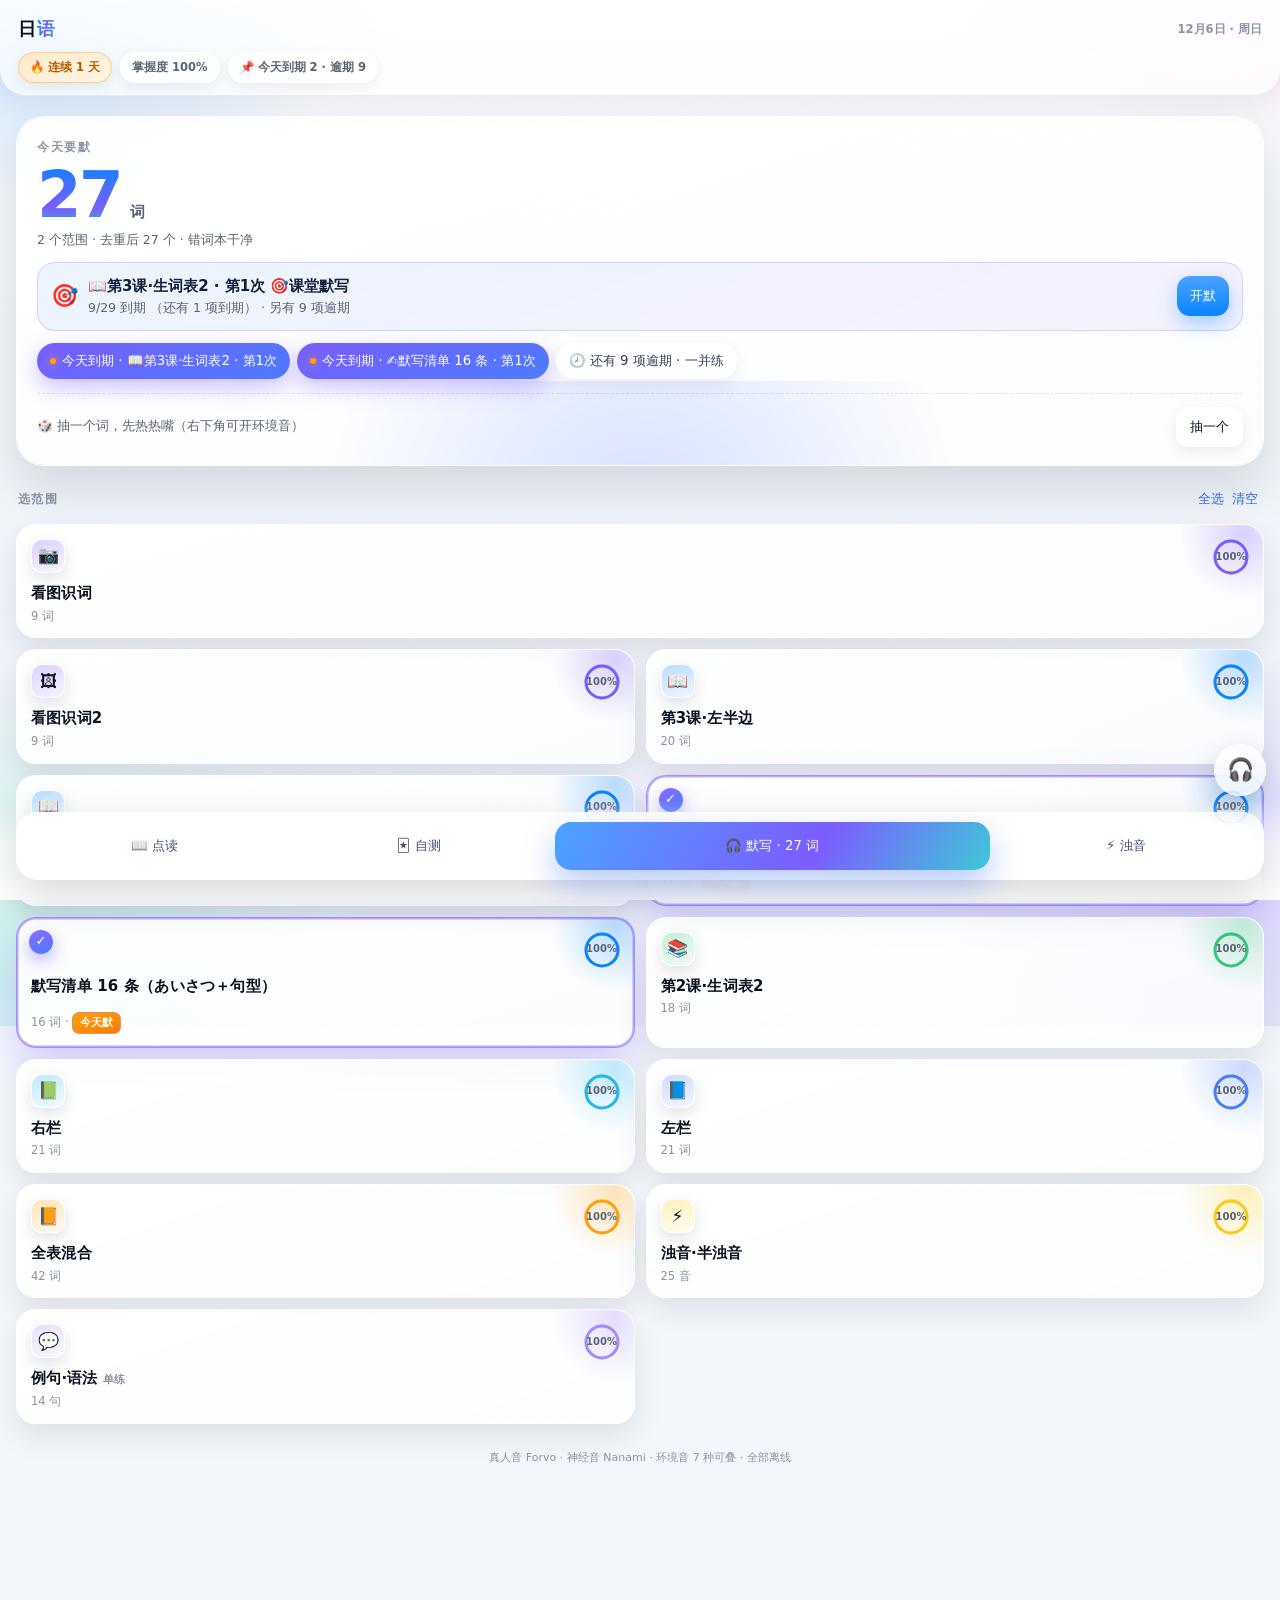
==== commit e80566e6: "更新网页版 2026-09-29 23:51（默写清单16条入库：词表/例句音/打印纸/排程）" ====
--- a/index.html
+++ b/index.html
@@ -164,9 +164,9 @@
   </div>
 </div>
 
-<script src="%E8%AF%8D%E8%A1%A8.js?v=09290741"></script>
-<script src="%E5%A4%8D%E4%B9%A0%E6%8E%92%E7%A8%8B.js?v=09290739"></script>
-<script src="%E9%9F%B3%E9%A2%91%E7%B4%A2%E5%BC%95.js?v=09290741"></script>
+<script src="%E8%AF%8D%E8%A1%A8.js?v=09292245"></script>
+<script src="%E5%A4%8D%E4%B9%A0%E6%8E%92%E7%A8%8B.js?v=09292244"></script>
+<script src="%E9%9F%B3%E9%A2%91%E7%B4%A2%E5%BC%95.js?v=09292245"></script>
 <script src="ambient_data.js?v=1"></script>
 <script src="ambient.js?v=1"></script>
 <script>
